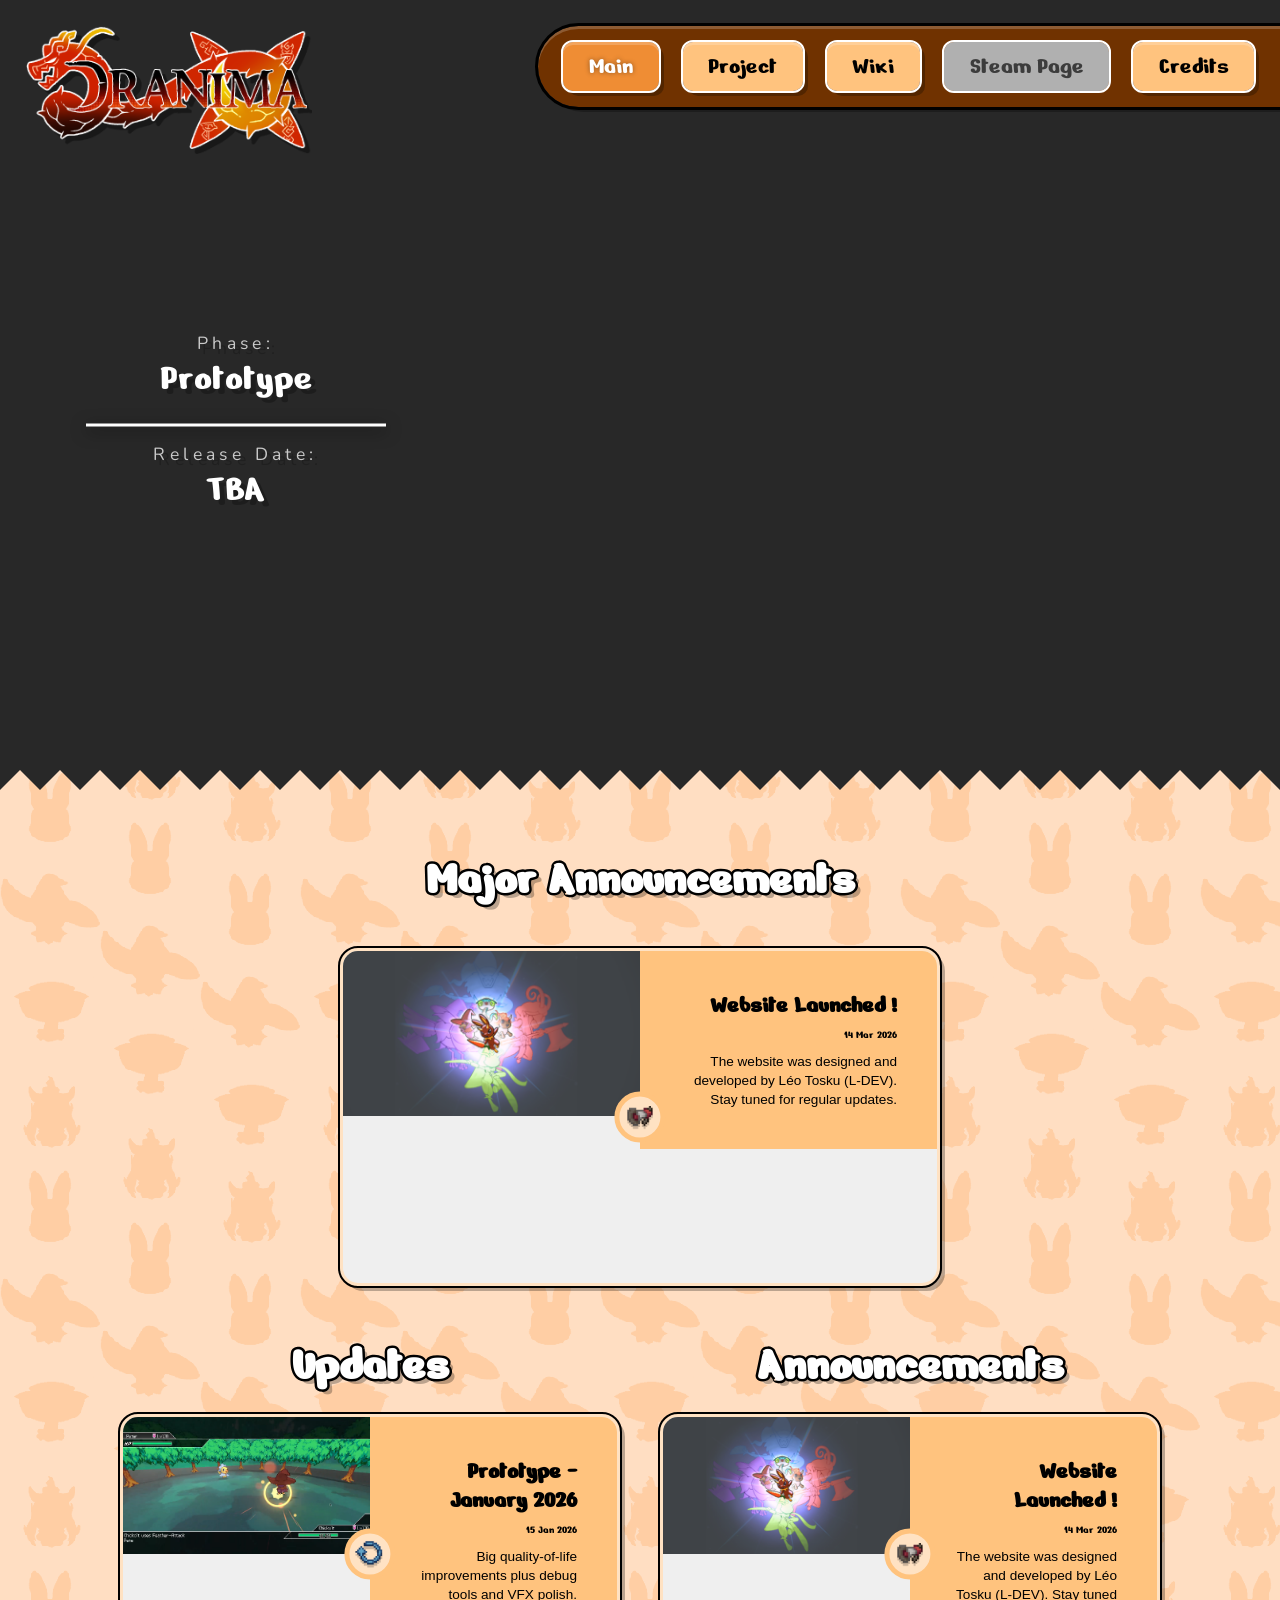
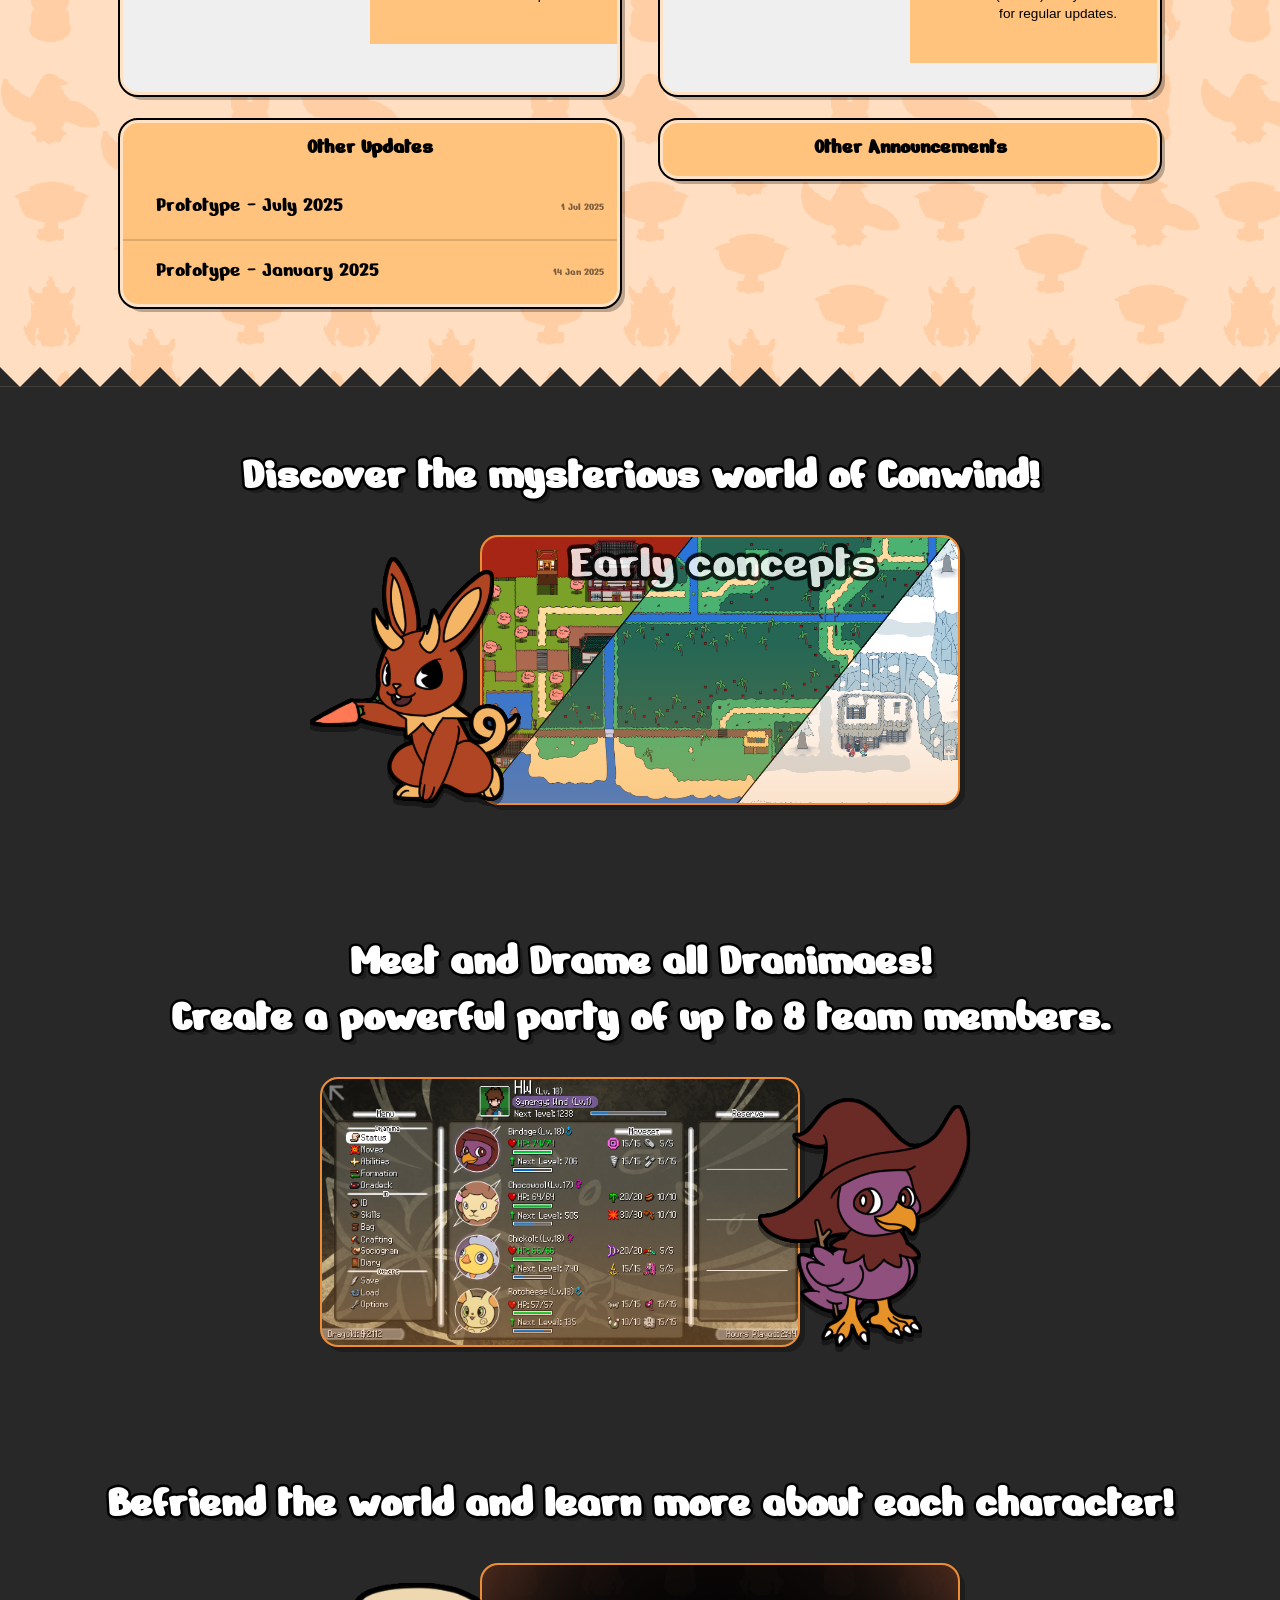
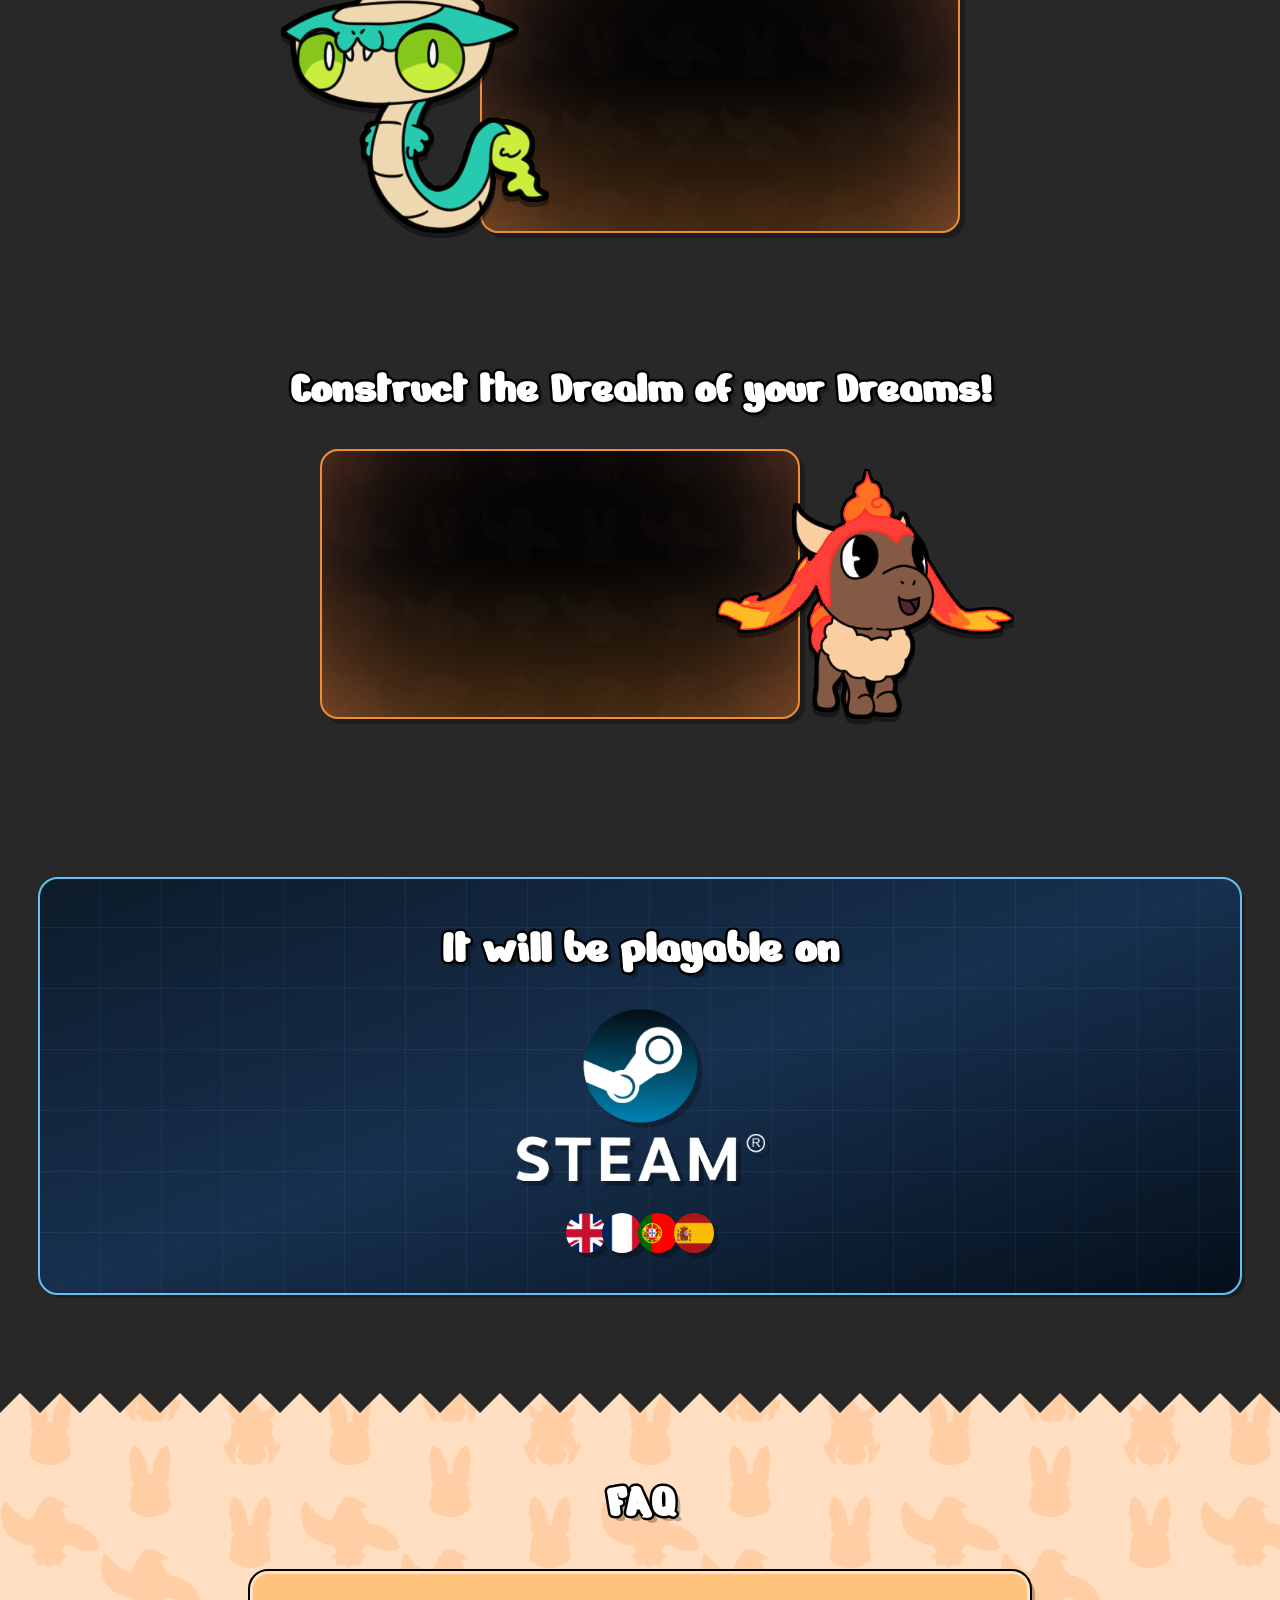
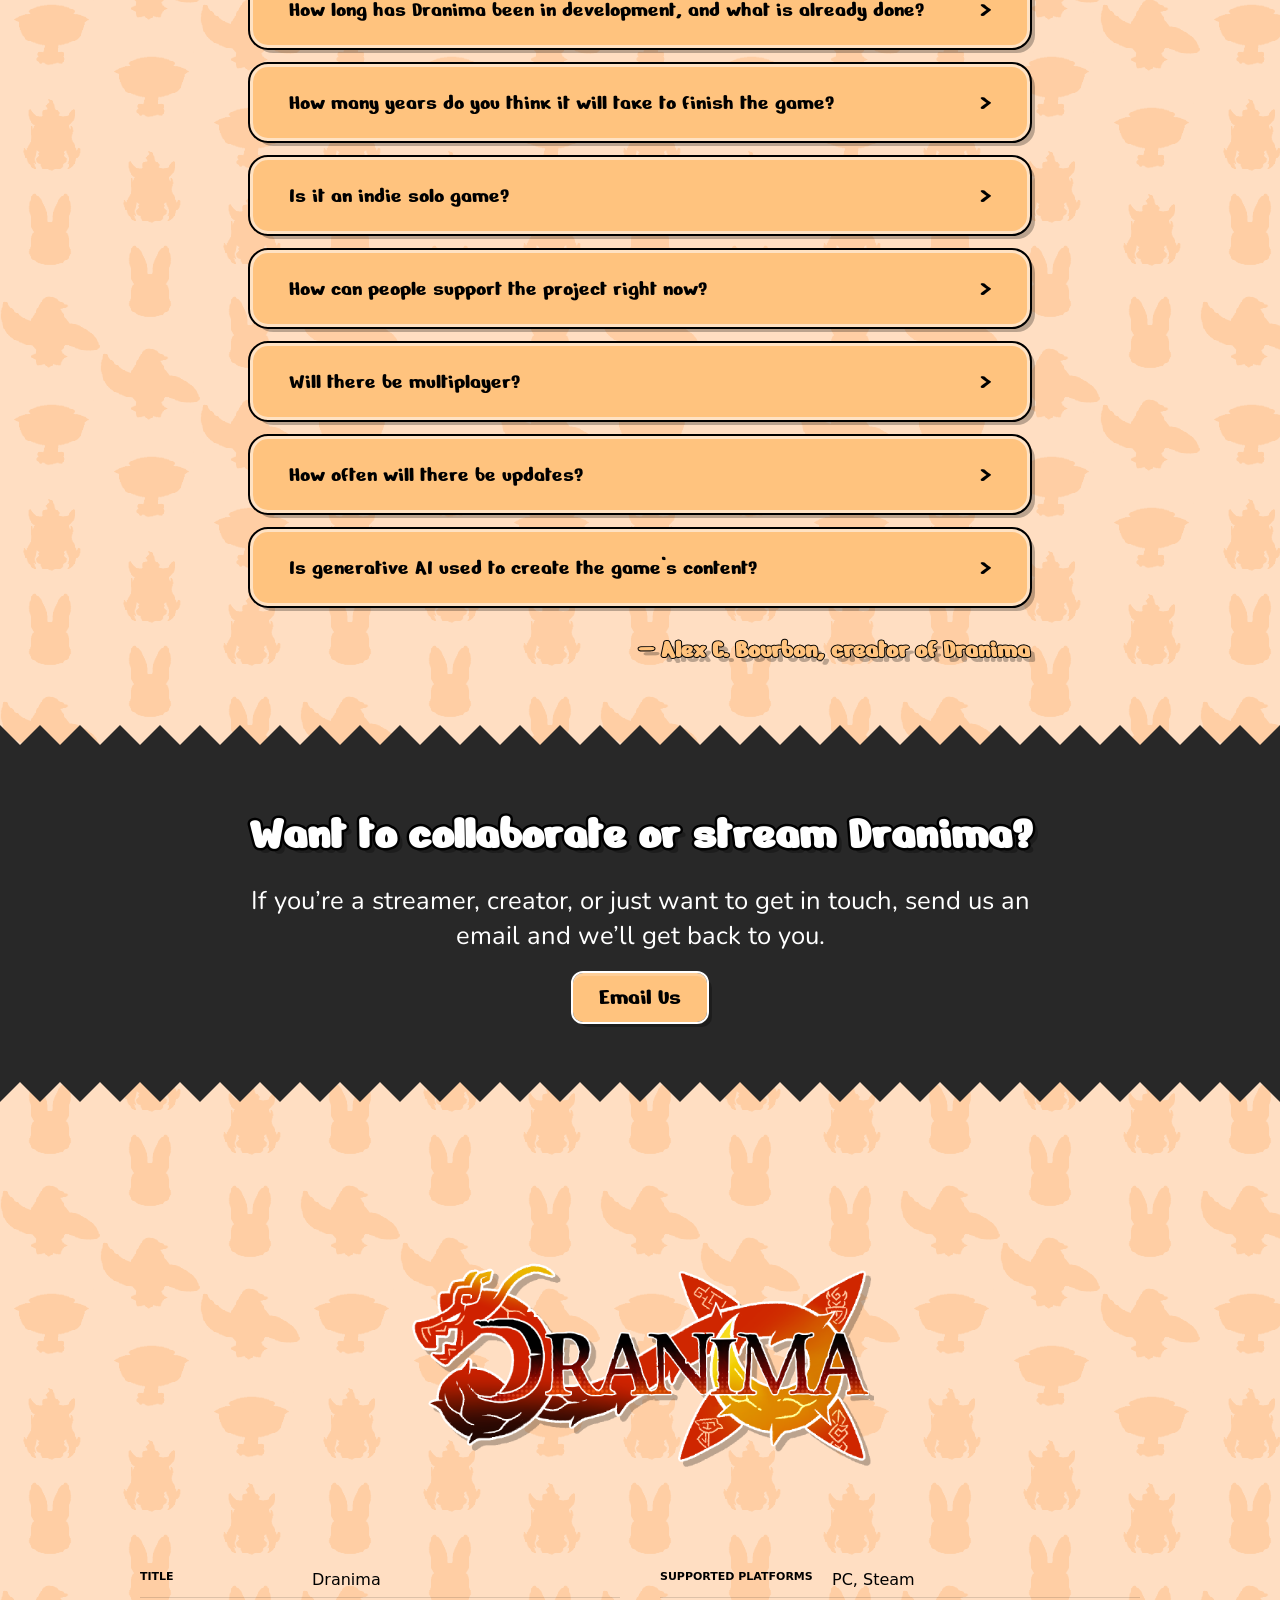
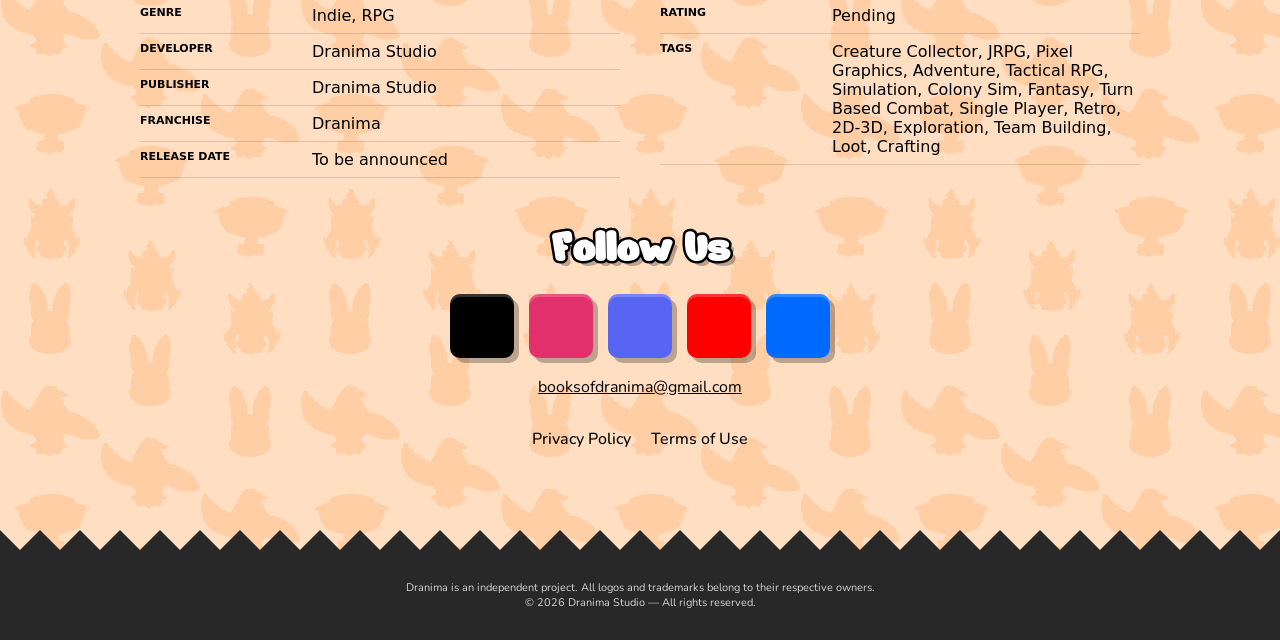
==== index.html @ 0dfbc33f "udpoate" ====
﻿<!DOCTYPE html>
<html lang="en">
<head>
    <meta charset="UTF-8">
    <meta name="viewport" content="width=device-width, initial-scale=1.0">
    <title>Dranima — Indie monster-tamer RPG</title>
    <meta name="description" content="Dranima is an upcoming indie monster-tamer RPG inspired by classic JRPGs. Explore a vibrant world, collect 200 unique Dranimae, and build strategic teams in turn-based battles.">
    <meta name="keywords" content="Dranima, monster tamer, JRPG, indie game, Steam, turn-based combat, creature collector, fantasy RPG, exploration, strategy">
    <meta name="robots" content="index, follow">
    <link rel="canonical" href="https://dranima.com/">
    <meta property="og:type" content="website">
    <meta property="og:title" content="Dranima — Indie monster-tamer RPG">
    <meta property="og:description" content="Discover Dranima: a retro-inspired monster-tamer RPG in development. Follow the project updates, explore the world, and join the community.">
    <meta property="og:url" content="https://dranima.com/">
    <meta property="og:image" content="https://dranima.com/images/template.png">
    <meta property="og:image:alt" content="Dranima character artwork and game world preview">
    <meta name="twitter:card" content="summary_large_image">
    <meta name="twitter:title" content="Dranima — Indie monster-tamer RPG">
    <meta name="twitter:description" content="Discover Dranima: a retro-inspired monster-tamer RPG in development. Follow the project updates, explore the world, and join the community.">
    <meta name="twitter:image" content="https://dranima.com/images/template.png">

    <script type="application/ld+json">
    {
      "@context": "https://schema.org",
      "@graph": [
        {
          "@type": "Organization",
          "@id": "https://dranima.com/#organization",
          "name": "Dranima Studio",
          "url": "https://dranima.com/",
          "logo": "https://dranima.com/images/head_logo.png",
          "sameAs": [
            "https://x.com/booksofdranima",
            "https://www.instagram.com/booksofdranima/",
            "https://discord.gg/xfxqWYWuS2",
            "https://www.youtube.com/@DranimaGames",
            "https://bsky.app/profile/dranima.bsky.social"
          ]
        },
        {
          "@type": "WebSite",
          "@id": "https://dranima.com/#website",
          "url": "https://dranima.com/",
          "name": "Dranima",
          "description": "Dranima is an upcoming indie monster-tamer RPG inspired by classic JRPGs. Follow the project for development updates and community news.",
          "publisher": { "@id": "https://dranima.com/#organization" }
        },
        {
          "@type": "VideoGame",
          "name": "Dranima",
          "url": "https://dranima.com/",
          "description": "An indie monster-tamer RPG featuring turn-based combat, 200 unique creatures, and a world inspired by classic JRPGs.",
          "inLanguage": "en",
          "genre": "Role-playing game",
          "gamePlatform": "PC",
          "image": "https://dranima.com/images/template.png",
          "publisher": { "@id": "https://dranima.com/#organization" }
        }
      ]
    }
    </script>

    <link rel="stylesheet" href="styles/base.css">
    <link rel="stylesheet" href="https://cdnjs.cloudflare.com/ajax/libs/font-awesome/7.0.1/css/all.min.css" crossorigin="anonymous" referrerpolicy="no-referrer">
    <link rel="icon" href="images/favicon.png" type="image/png">
    <script src="script/common.js" defer></script>
    <script src="script/news.js" defer></script>
    <script src="script/faq.js" defer></script>
    <script src="script/credits.js" defer></script>
    <script src="script/wiki.js" defer></script>
    <script src="script/main.js" defer></script>
</head>
<body>

    <h1 class="sr-only">Dranima — Indie monster-tamer role-playing game</h1>

    <!-- ====== LOADER ====== -->
    <div id="loader-container"></div>

    <!-- ====== NAVBAR ====== -->
    <div id="navbar-container"></div>

    <!-- ====== HERO ====== -->
    <section class="hero" id="hero">
        <div class="hero-info">
            <span class="hero-label">Phase:</span>
            <span class="hero-value">Prototype</span>
            <hr class="hero-divider">
            <span class="hero-label">Release Date:</span>
            <span class="hero-value">TBA</span>
        </div>
        <!--<img class="hero-icon" src="images/character.png" alt="">-->
    </section>

    <!-- ====== NEWS ====== -->
    <section class="section-news bg-pattern spiked" id="news">
        <h2>Major Announcements</h2>
        <div id="major-news-container"></div>

        <!-- Two columns: Updates & Announcements -->
        <div class="news-columns">
            <!-- Left: Updates -->
            <div class="news-column">
                <h2>Updates</h2>
                <div id="update-card-container"></div>
                <div class="news-list-card">
                    <h3 class="news-list-title">Other Updates</h3>
                    <ul class="news-list" id="update-list"></ul>
                    <a href="#" class="news-show-more" id="update-show-more">Show More</a>
                </div>
            </div>
            <!-- Right: Announcements -->
            <div class="news-column">
                <h2>Announcements</h2>
                <div id="announcement-card-container"></div>
                <div class="news-list-card">
                    <h3 class="news-list-title">Other Announcements</h3>
                    <ul class="news-list" id="announcement-list"></ul>
                    <a href="#" class="news-show-more" id="announcement-show-more">Show More</a>
                </div>
            </div>
        </div>
    </section>

    <!-- ====== SCREENSHOTS ====== -->
    <section class="section-screenshots" id="screenshots">
        <article class="screenshot-showcase">
            <h2 class="screenshot-title">Discover the mysterious world of Conwind!</h2>
            <div class="screenshot-content">
                <div class="screenshot-character-wrap">
                    <img class="screenshot-character" src="images/character1.png" alt="Dranima character companion">
                </div>
                <div class="screenshot-card">
                    <img src="images/world.png" alt="Gameplay screenshot showing the world of Conwind">
                </div>
            </div>
        </article>

        <article class="screenshot-showcase screenshot-showcase--reverse">
            <h2 class="screenshot-title">Meet and Drame all Dranimaes! <br> Create a powerful party of up to 8 team members.</h2>
            <div class="screenshot-content">
                <div class="screenshot-character-wrap">
                    <img class="screenshot-character screenshot-character--flip" src="images/character2.png" alt="Dranima character artwork">
                </div>
                <div class="screenshot-card">
                    <img src="images/team.png" alt="Gameplay screenshot featuring a Dranimoe party">
                </div>
            </div>
        </article>

        <article class="screenshot-showcase">
            <h2 class="screenshot-title">Befriend the world and learn more about each character!</h2>
            <div class="screenshot-content">
                <div class="screenshot-character-wrap">
                    <img class="screenshot-character" src="images/character3.png" alt="Friendly Dranima character portrait">
                </div>
                <div class="screenshot-card">
                    <img src="images/template.png" alt="Screenshot highlighting characters and exploration">
                </div>
            </div>
        </article>

        <article class="screenshot-showcase screenshot-showcase--reverse">
            <h2 class="screenshot-title">Construct the Drealm of your Dreams!</h2>
            <div class="screenshot-content">
                <div class="screenshot-character-wrap">
                    <img class="screenshot-character screenshot-character--flip" src="images/character4.png" alt="Dranima builder character artwork">
                </div>
                <div class="screenshot-card">
                    <img src="images/template.png" alt="Screenshot showing building and customization features">
                </div>
            </div>
        </article>
    </section>

    <!-- ====== STEAM SECTION ====== -->
    <section class="steam-section" id="steam">
        <h2>It will be playable on</h2>
        <img class="steam-section-logo" src="images/steam.png" alt="Steam">
        <div class="steam-section-flags">
            <img class="steam-section-flag" src="images/flags/en.png" alt="English" title="English">
            <img class="steam-section-flag" src="images/flags/fr.png" alt="French" title="French">
            <img class="steam-section-flag" src="images/flags/pt.png" alt="Portuguese" title="Portuguese">
            <img class="steam-section-flag" src="images/flags/es.png" alt="Spanish" title="Spanish">
        </div>
    </section>

    <!-- ====== FAQ ====== -->
    <section class="section-faq bg-pattern spiked" id="faq">
        <h2>FAQ</h2>
        <div class="faq-list" id="faq-list"></div>
        <h3 class="faq-signature creator-signature">— Alex C. Bourbon, creator of Dranima</h3>
    </section>

    <!-- Templates -->
    <template id="faq-item-template">
        <details class="faq-item">
            <summary class="faq-question"></summary>
            <p class="faq-answer"></p>
        </details>
    </template>

    <template id="news-popup-template">
        <div class="news-popup-overlay">
            <div class="news-popup">
                <button class="news-popup-close"><i class="fa-solid fa-xmark" aria-hidden="true"></i><span class="sr-only">Close</span></button>
                <div class="news-popup-image"><img src="" alt="" aria-hidden="true"></div>
                <div class="news-popup-body">
                    <div class="news-popup-header">
                        <div class="news-popup-icon"><img src="" alt="" aria-hidden="true"></div>
                        <h2 class="news-popup-title"></h2>
                    </div>
                    <p class="news-popup-date"></p>
                    <p class="news-popup-desc"></p>
                    <div class="news-popup-content"></div>
                </div>
            </div>
        </div>
    </template>

    <template id="news-card-template">
        <button class="news-card" type="button">
            <div class="news-card-image"><img src="" alt="" aria-hidden="true"></div>
            <div class="news-card-text">
                <h3 class="news-card-title"></h3>
                <span class="news-card-date"></span>
                <p class="news-card-desc"></p>
            </div>
            <div class="news-card-circle"><img src="" alt="" aria-hidden="true"></div>
        </button>
    </template>

    <template id="news-list-item-template">
        <li>
            <a href="#">
                <span class="news-list-title"></span>
                <span class="news-list-date"></span>
            </a>
        </li>
    </template>

    <!-- ====== CONTACT INVITE ====== -->
    <section class="section-wiki-invite info-section" id="wiki-invite">
        <h2>Want to collaborate or stream Dranima?</h2>
        <p>If you’re a streamer, creator, or just want to get in touch, send us an email and we’ll get back to you.</p>
        <a href="mailto:booksofdranima@gmail.com" class="btn">Email Us</a>
    </section>

    <!-- ====== FOOTER ====== -->
    <div id="footer-container"></div>

</body>
</html>
---- styles/base.css ----
/* ====== BASE & VARIABLES ====== */
@import url("https://fonts.googleapis.com/css2?family=Nunito:wght@400;600;700&display=swap");
@import url("navbar.css");
@import url("hero.css");
@import url("footer.css");
@import url("loader.css");
@import url("news.css");
@import url("credits.css");
@import url("project.css");
@import url("wiki.css");
@import url("index.css");
@import url("legal.css");

@font-face {
    font-family: 'NerkoOne';
    src: url('../fonts/NerkoOne-Regular.ttf') format('truetype');
    font-weight: normal;
    font-style: normal;
}

html {
    scroll-behavior: smooth;
    overflow-x: hidden;
}

:root {
    --bright-orange: #ffe2c3;
    --light-orange: #FFC37E;
    --orange: #EF8D34;
    --half-orange: #EF8D3440;
    --shadow: 5px 5px 0 #0004;
    --inset-shadow: inset 0 3px 0 0 rgba(255, 255, 255, 0.2);
    --radius: 18px;
    --radius-pill: 100px;
    --radius-small: 10px;
    --content-max: 1920px;
    --section-side-padding: clamp(20px, 4vw, 80px);
    --section-max-width: clamp(320px, calc(100vw - 2 * var(--section-side-padding)), var(--content-max));
    --bg: #282828;
}

*, *::before, *::after {
    box-sizing: border-box;
    margin: 0;
    padding: 0;
}

body {
    position: relative;
    font-family: 'Nunito', sans-serif;
    color: #fff;
    background-color: var(--bg);
    overflow-x: hidden;
    z-index: 0;
}

h1, h2, h3, h4, h5, h6 {
    font-family: 'NerkoOne', sans-serif;
}

.sr-only {
    position: absolute;
    width: 1px;
    height: 1px;
    padding: 0;
    margin: -1px;
    overflow: hidden;
    clip: rect(0, 0, 0, 0);
    white-space: nowrap;
    border: 0;
}

strong {
    background-color: var(--orange);
    padding: 0 5px;
    border-radius: var(--radius-small);
    outline: 2px solid var(--light-orange);
    margin: 0 5px;
    box-shadow: var(--shadow);
    color: #fff;
    text-shadow: none!important;

}

em {
    font-style: italic;
    opacity: 0.9;
}

ul {
    list-style: none;
    padding-left: 0;
    display: flex;
    flex-direction: column;
}

li {
    padding-left: 1.25em;
    position: relative;
}

li::before {
    content: "-";
    position: absolute;
    left: 0;
    font-weight: bold;
}

body::before {
    content: '';
    position: fixed;
    top: 0;
    left: 50%;
    transform: translateX(-50%);
    width: 100%;
    max-width: var(--content-max);
    height: 100vh;
    filter: blur(5px);
    background-image: url("../images/bg.png");
    background-size: min(100%, var(--content-max)) auto;
    background-position: center;
    background-repeat: no-repeat;
    background-attachment: fixed;
    z-index: -1;
    filter: blur(5px);
}

section {
    padding-inline: var(--section-side-padding);
    gap: 30px;
}

section > * {
    max-width: var(--section-max-width);
    margin: 0 auto;
}

body > section:nth-of-type(2) {
    margin-top: -80px !important;
}

h2 {
    font-size: clamp(28px, 4vw, 48px);
    color: #fff;
    text-align: center;
    -webkit-text-stroke: 5px #000;
    paint-order: stroke fill;
    text-shadow: var(--shadow);
}

/* ====== LAYOUT ====== */

.bg-pattern {
    background-color: #fff;
    background-image: url('../images/pattern.png');
    background-size: 300px 400px;
    background-repeat: repeat;
    padding: 80px var(--section-side-padding);
}

.bg-pattern :is(p, li, dd, dt, span, a, button, input, textarea, label) {
    color: #000;
    text-shadow: none;
    -webkit-text-stroke: 0;
    text-stroke: 0;
}

.bg-pattern strong {
    box-shadow: none!important;
}

/* Shared style for “info” sections (wiki invite/disclaimer, project closing, etc.) */
.info-section {
    padding-block: 60px;
    text-align: center;
}

.info-section p {
    max-width: 780px;
    margin: 20px auto;
    font-size: clamp(18px, 2vw, 28px);
}


.spiked {
    -webkit-mask-image: url('../images/spike.svg'), url('../images/spike-bottom.svg'), linear-gradient(black, black);
    -webkit-mask-size: 40px auto, 40px auto, 100% 100%;
    mask-size: 40px auto, 40px auto, 100% 100%;
    -webkit-mask-position: top left, bottom left, center;
    -webkit-mask-repeat: repeat-x, repeat-x, no-repeat;
    -webkit-mask-composite: destination-out, destination-out, source-over;
    mask-composite: exclude;
}

.btn {
    font-family: 'NerkoOne', cursive;
    color: #000;
    background-color: var(--light-orange);
    box-shadow: var(--shadow), var(--inset-shadow);
    padding: clamp(6px, 2vw, 10px) clamp(12px, 2vw, 26px);
    outline: solid 2px #fff;
    text-decoration: none;
    font-size: clamp(14px, 2vw, 24px);
    transition: all 0.2s;
    border-radius: var(--radius-small);
    white-space: nowrap;
    display: inline-flex;
    align-items: center;
    justify-content: center;
}

.btn:hover, .btn.active {
    background-color: var(--orange);
    color: #fff;
    text-shadow: 0 0 5px #0006;
}

.btn.disabled {
    background-color: #b0b0b0;
    color: #3c3c3c;
    cursor: not-allowed;
    pointer-events: none;
    box-shadow: none;
    border-color: #888;
}

.creator-signature {
    font-family: 'NerkoOne', cursive!important;
    font-size: clamp(18px, 2vw, 28px)!important;
    color: var(--light-orange)!important;
    text-shadow: var(--shadow)!important;
    -webkit-text-stroke: 2px #000!important;
    paint-order: stroke fill!important;
}

/* ====== BACK TO TOP BUTTON ====== */
#back-to-top {
    position: fixed;
    right: 20px;
    bottom: 20px;
    width: 6vh;
    cursor: pointer;
    transform: translateY(120%);
    opacity: 0;
    z-index: 999;
    transition: transform 0.3s, opacity 0.3s;
}
#back-to-top.show {
    transform: translateY(0);
    opacity: 1;
}

#back-to-top:focus-visible {
    outline: 3px solid #fff;
    outline-offset: 2px;
}


/* Shared helper for inserting images in text content sections */
.content-img {
    display: grid;
    grid-template-columns: repeat(2, 1fr);
    gap: 12px;
    margin: 8px 0 32px;
    width: 100%;
}

.content-img:has(> img:only-child) {
    grid-template-columns: 1fr;
}

.content-img img {
    width: 100%;
    height: auto;
    object-fit: cover;
}
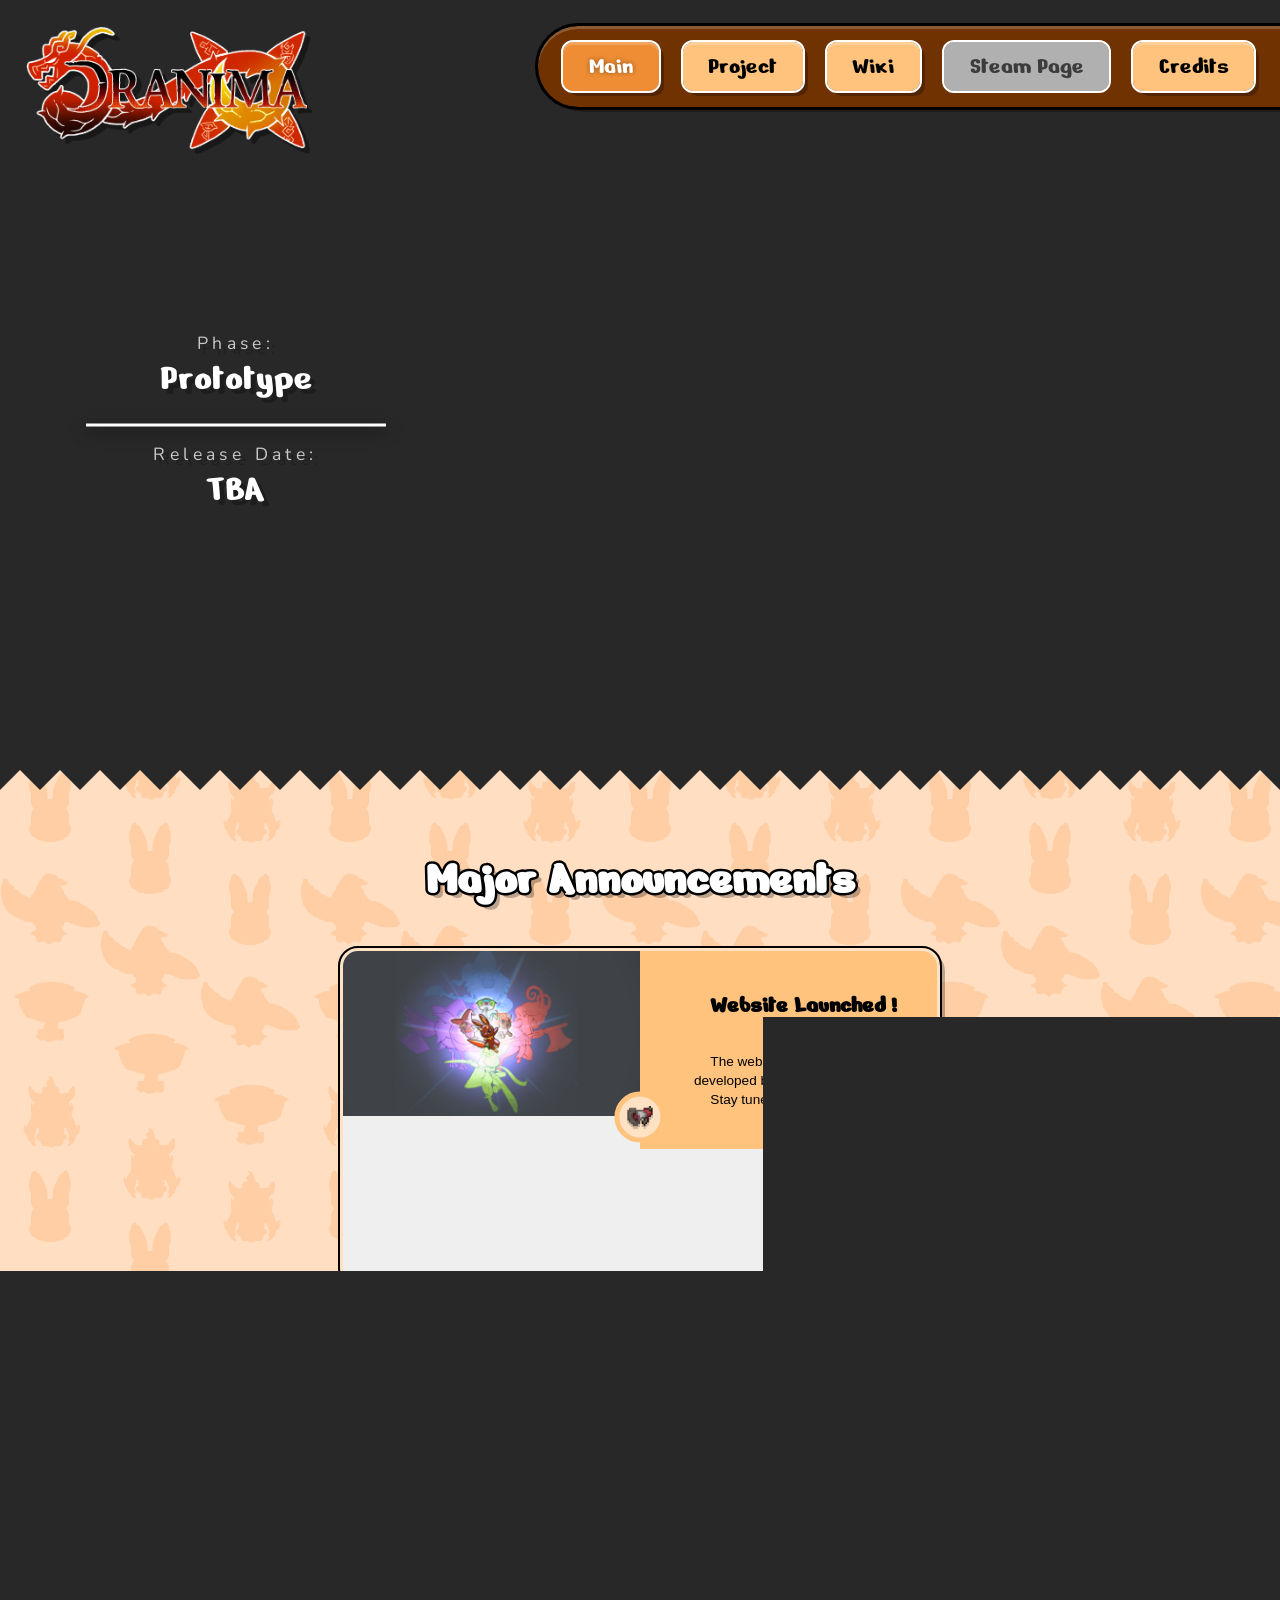
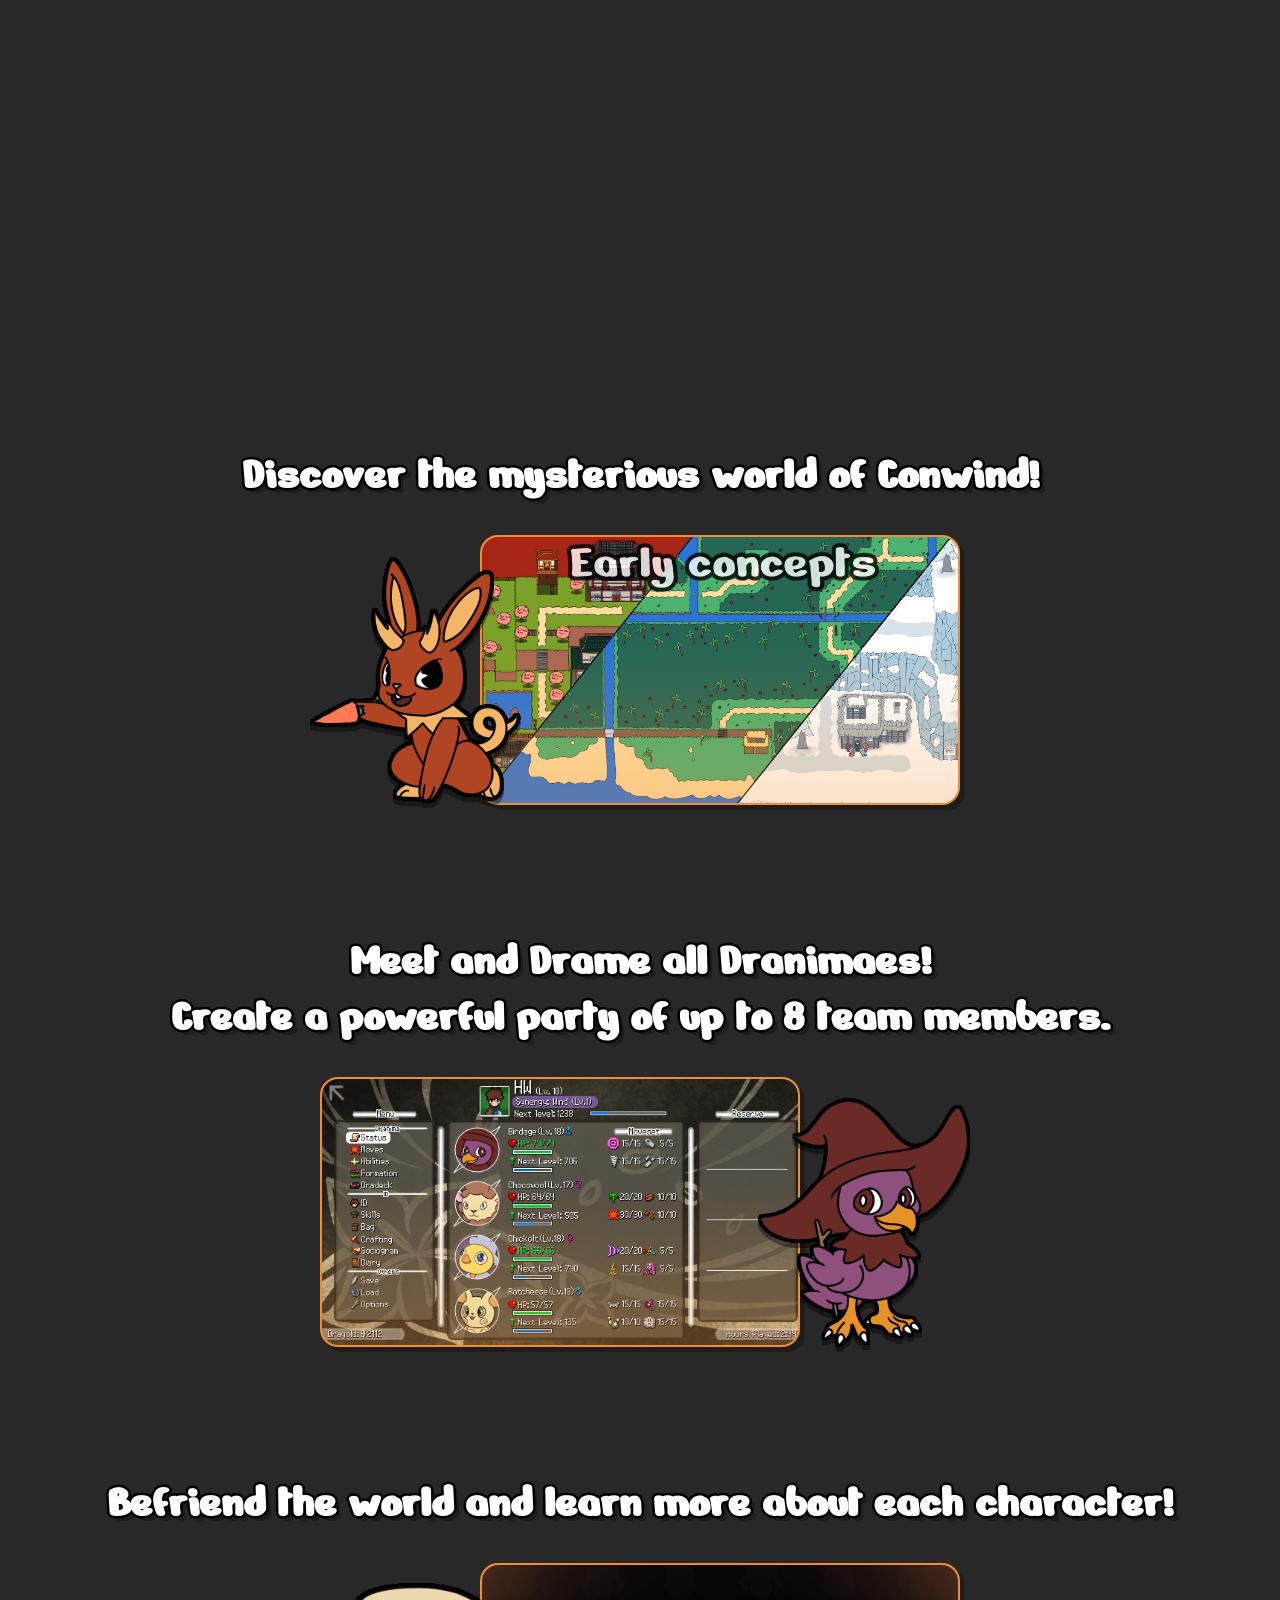
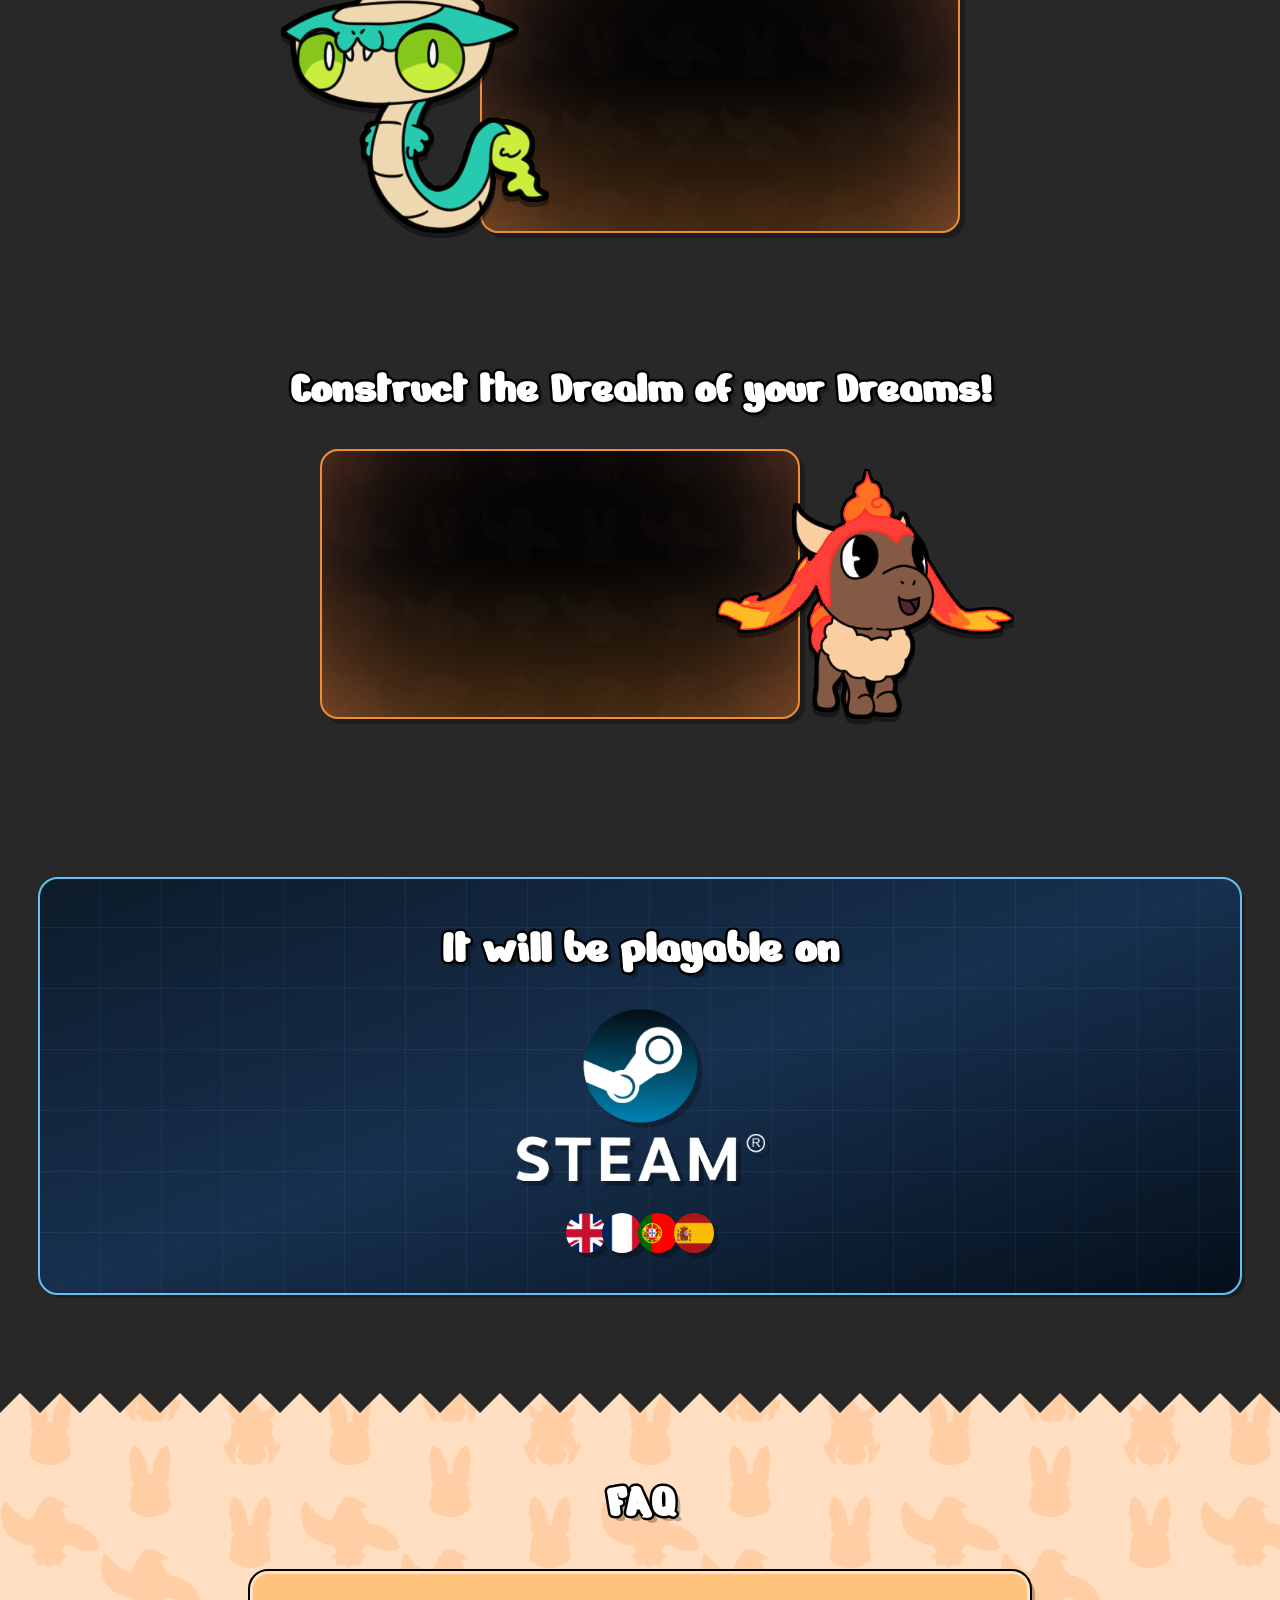
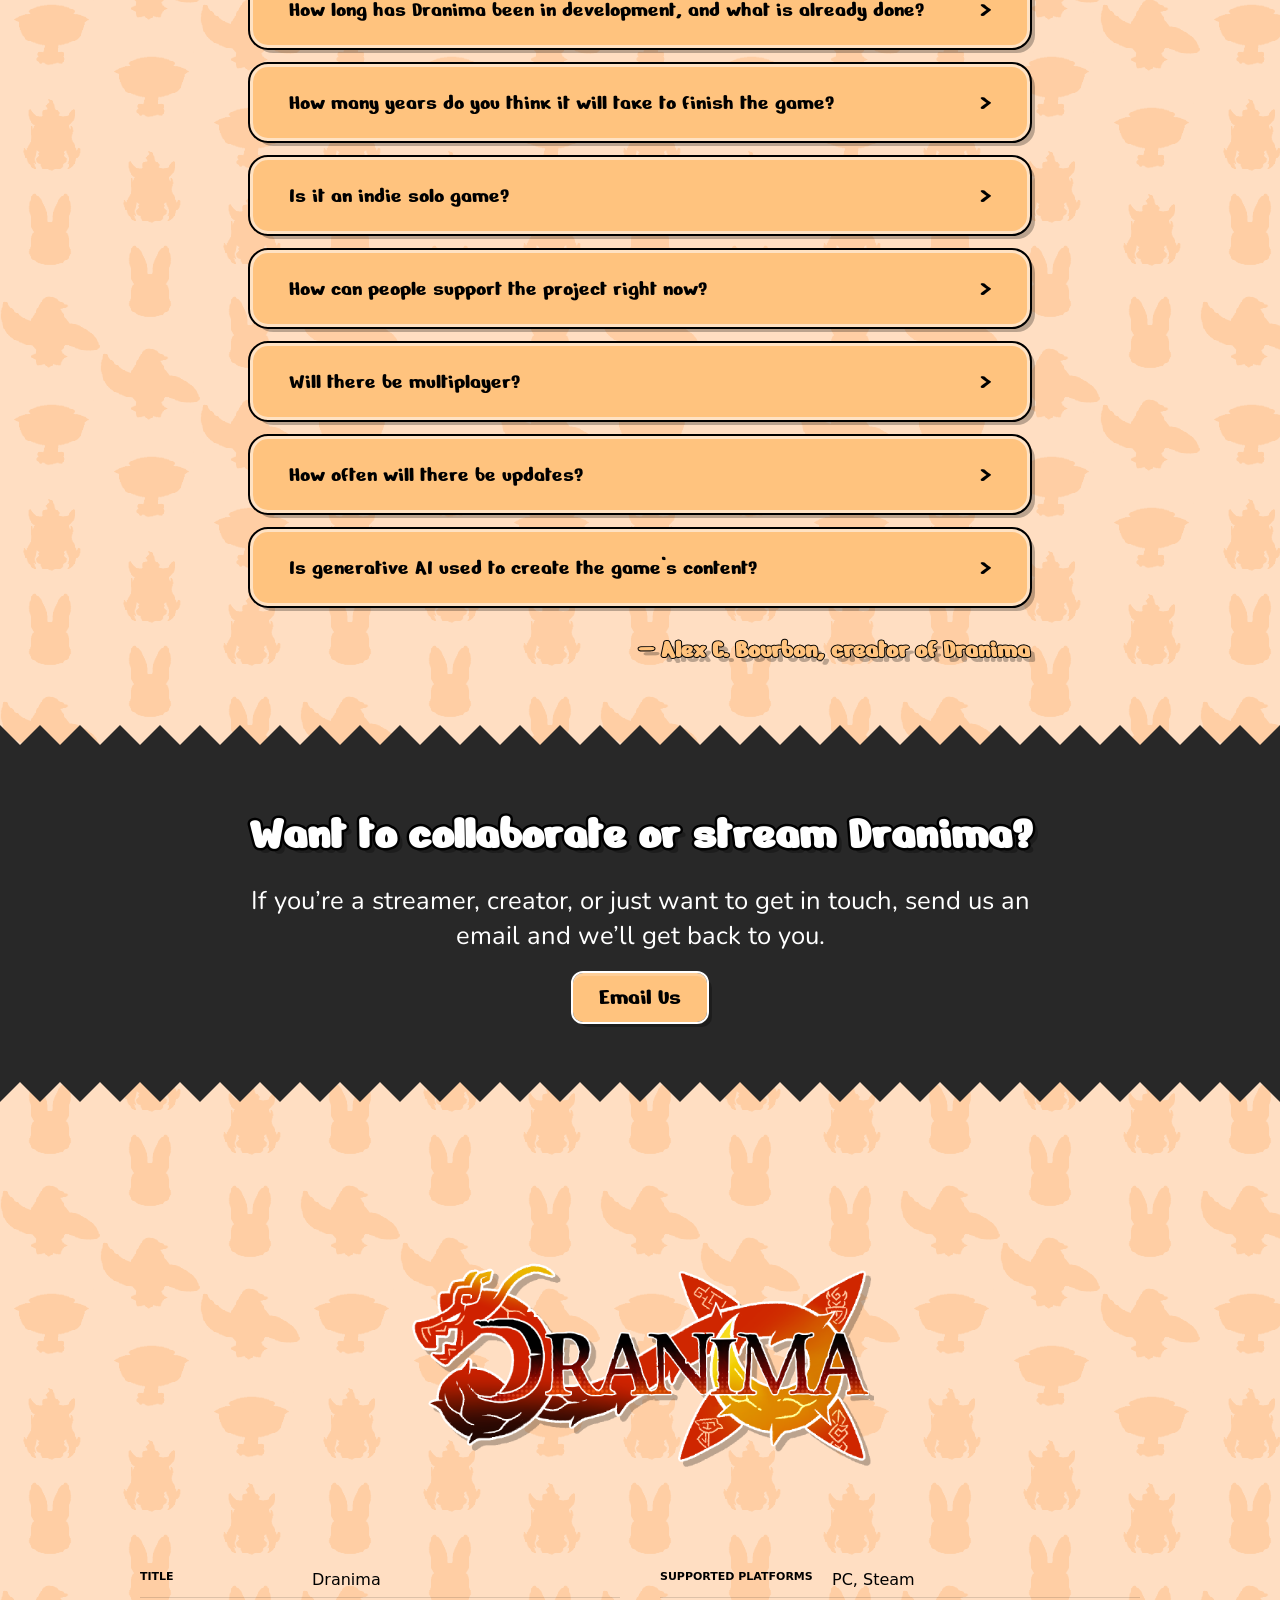
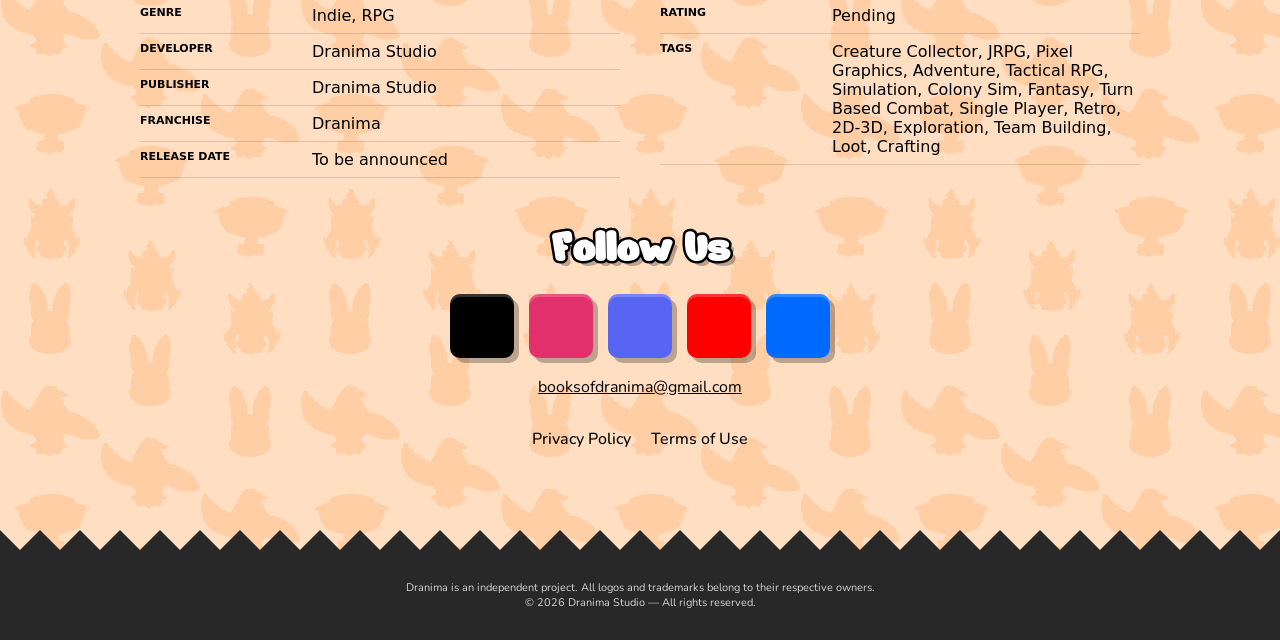
==== commit ce949ba1: "update" ====
--- a/index.html
+++ b/index.html
@@ -12,12 +12,12 @@
     <meta property="og:title" content="Dranima — Indie monster-tamer RPG">
     <meta property="og:description" content="Discover Dranima: a retro-inspired monster-tamer RPG in development. Follow the project updates, explore the world, and join the community.">
     <meta property="og:url" content="https://dranima.com/">
-    <meta property="og:image" content="https://dranima.com/images/template.png">
+    <meta property="og:image" content="https://dranima.com/images/bg.png">
     <meta property="og:image:alt" content="Dranima character artwork and game world preview">
     <meta name="twitter:card" content="summary_large_image">
     <meta name="twitter:title" content="Dranima — Indie monster-tamer RPG">
     <meta name="twitter:description" content="Discover Dranima: a retro-inspired monster-tamer RPG in development. Follow the project updates, explore the world, and join the community.">
-    <meta name="twitter:image" content="https://dranima.com/images/template.png">
+    <meta name="twitter:image" content="https://dranima.com/images/bg.png">
 
     <script type="application/ld+json">
     {
@@ -53,7 +53,7 @@
           "inLanguage": "en",
           "genre": "Role-playing game",
           "gamePlatform": "PC",
-          "image": "https://dranima.com/images/template.png",
+          "image": "https://dranima.com/images/bg.png",
           "publisher": { "@id": "https://dranima.com/#organization" }
         }
       ]
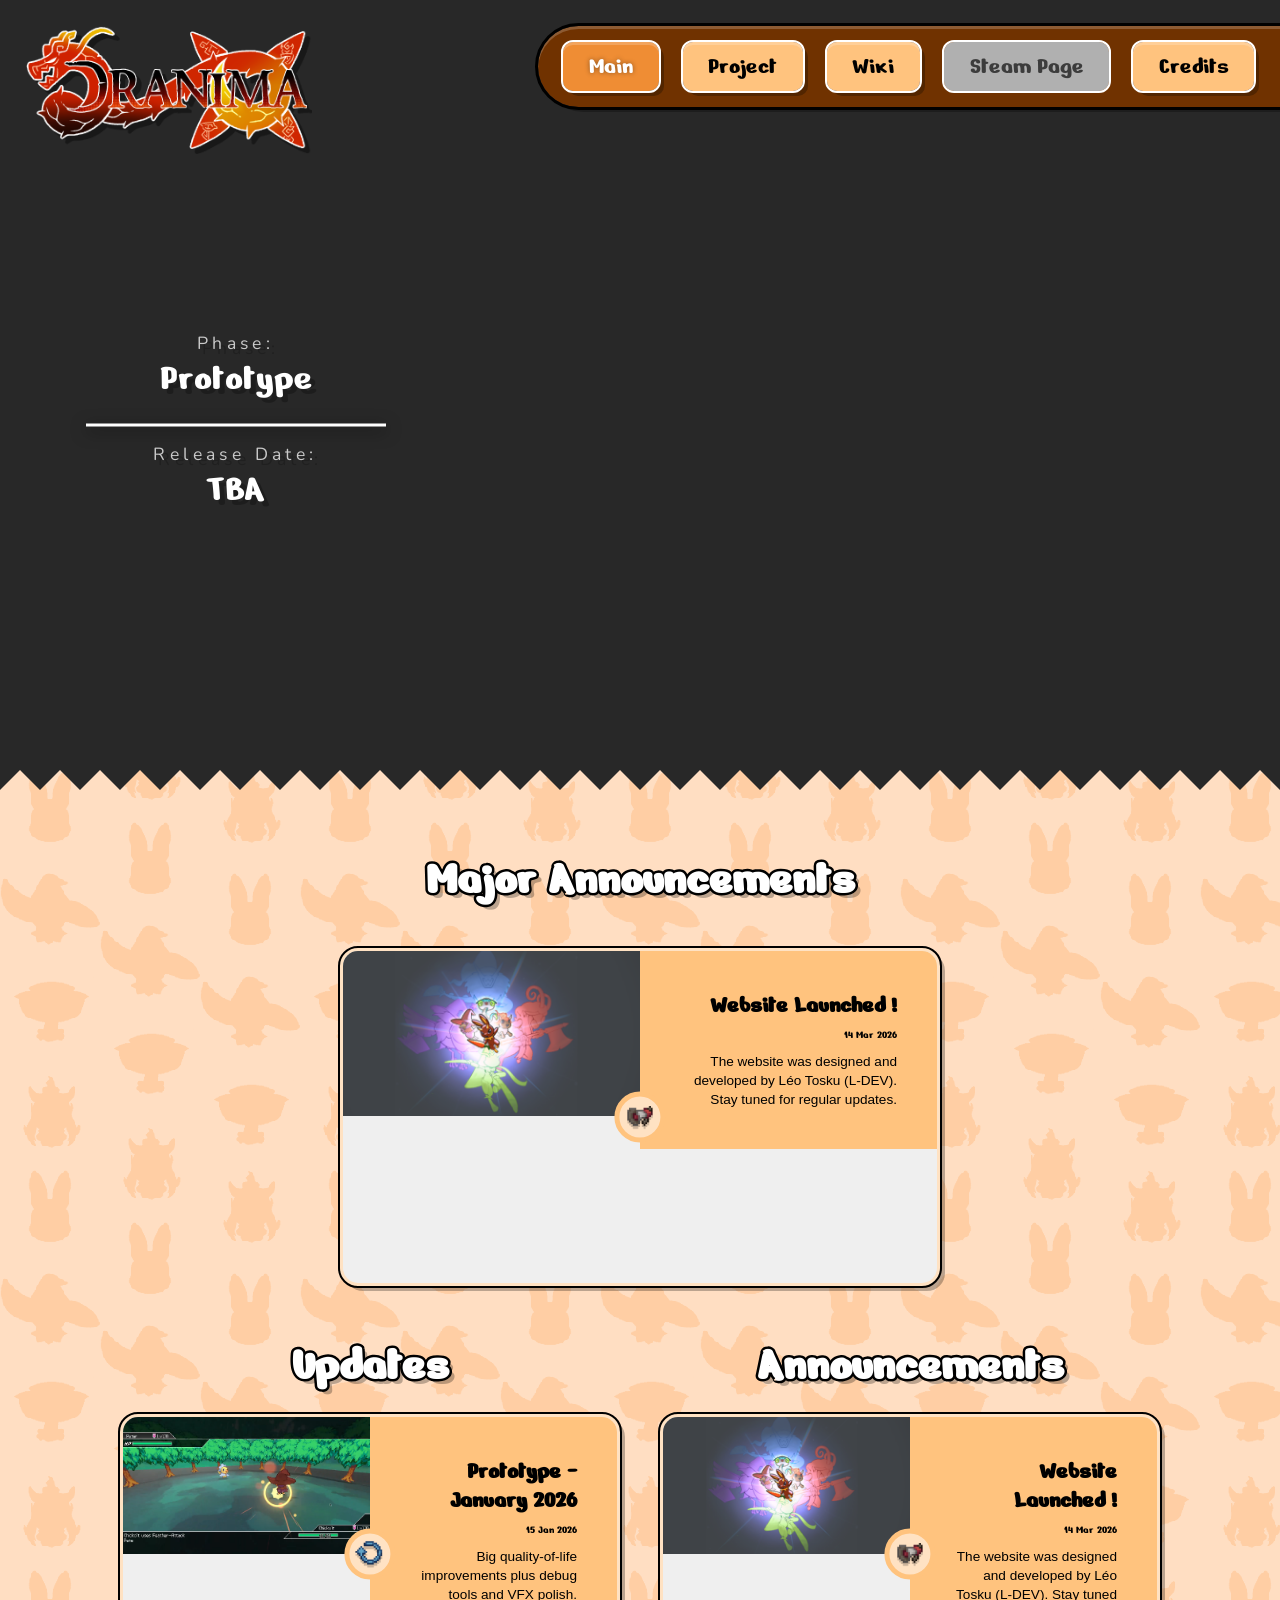
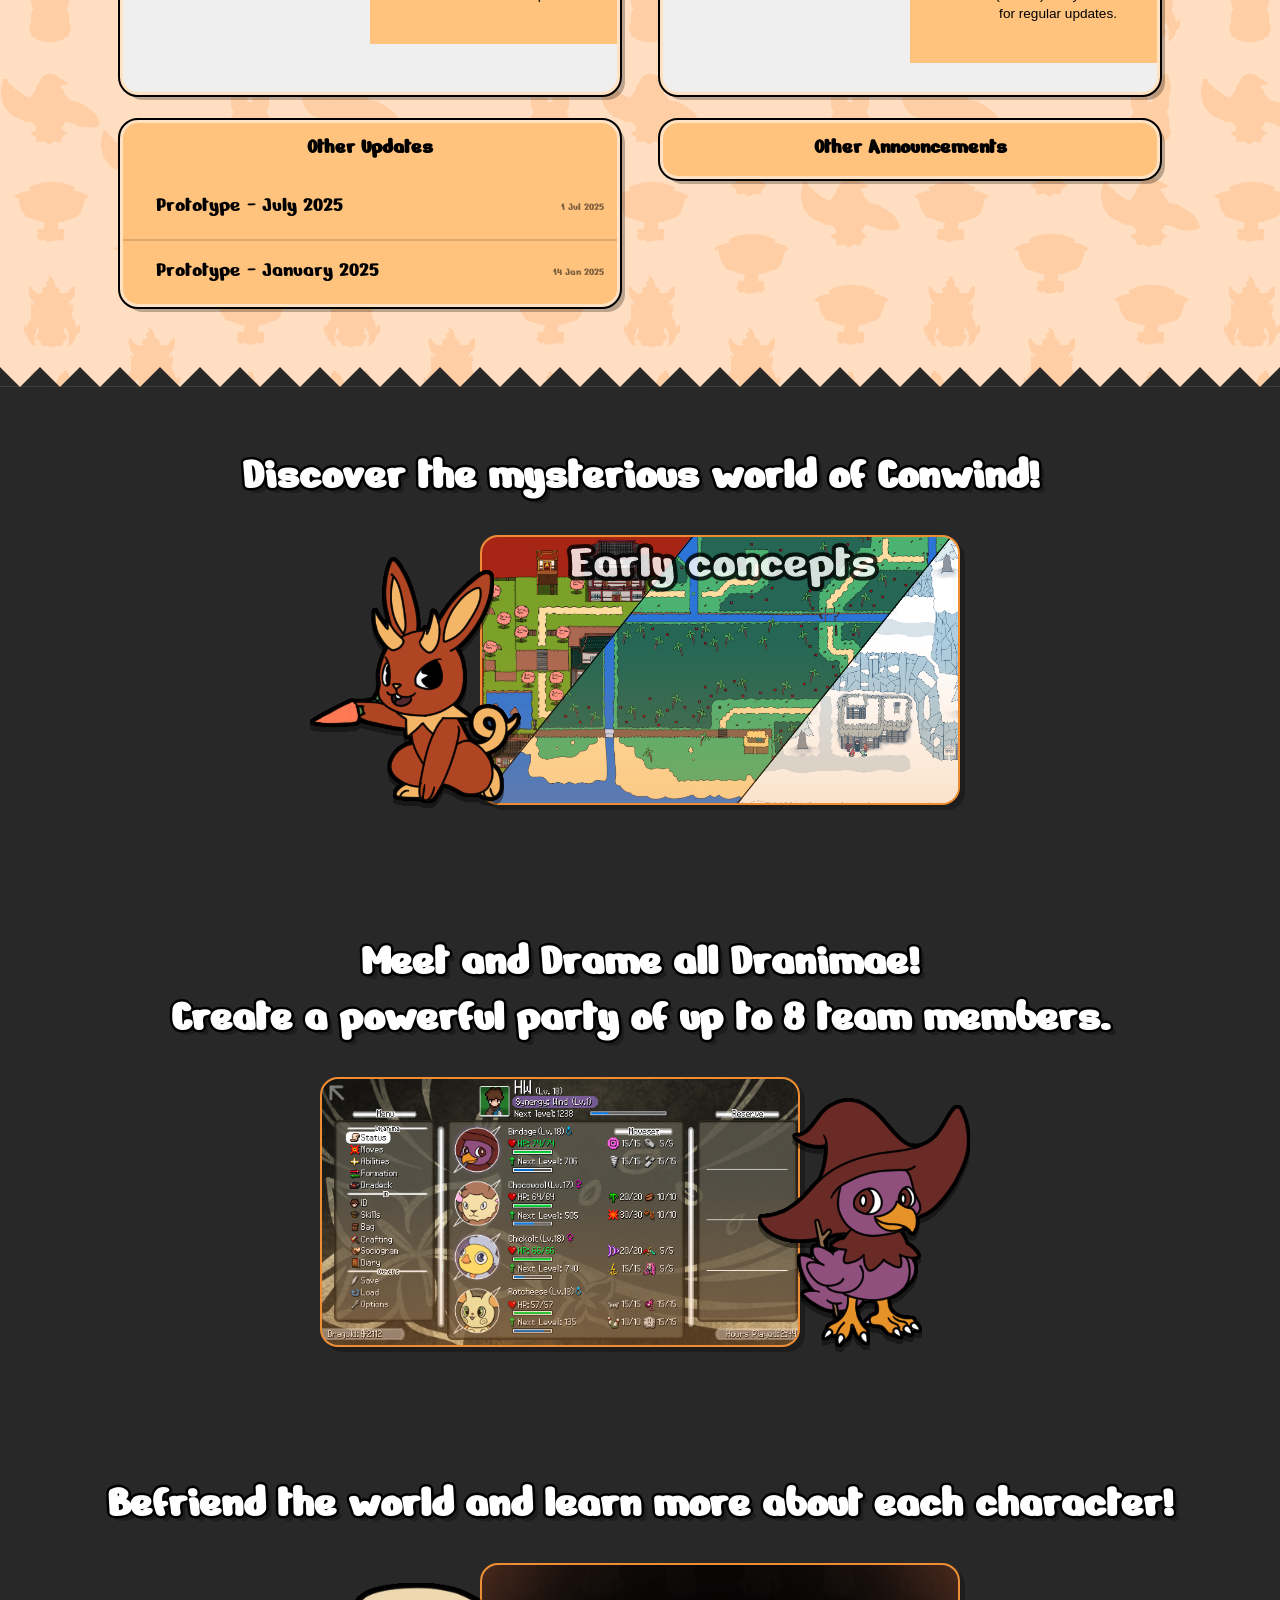
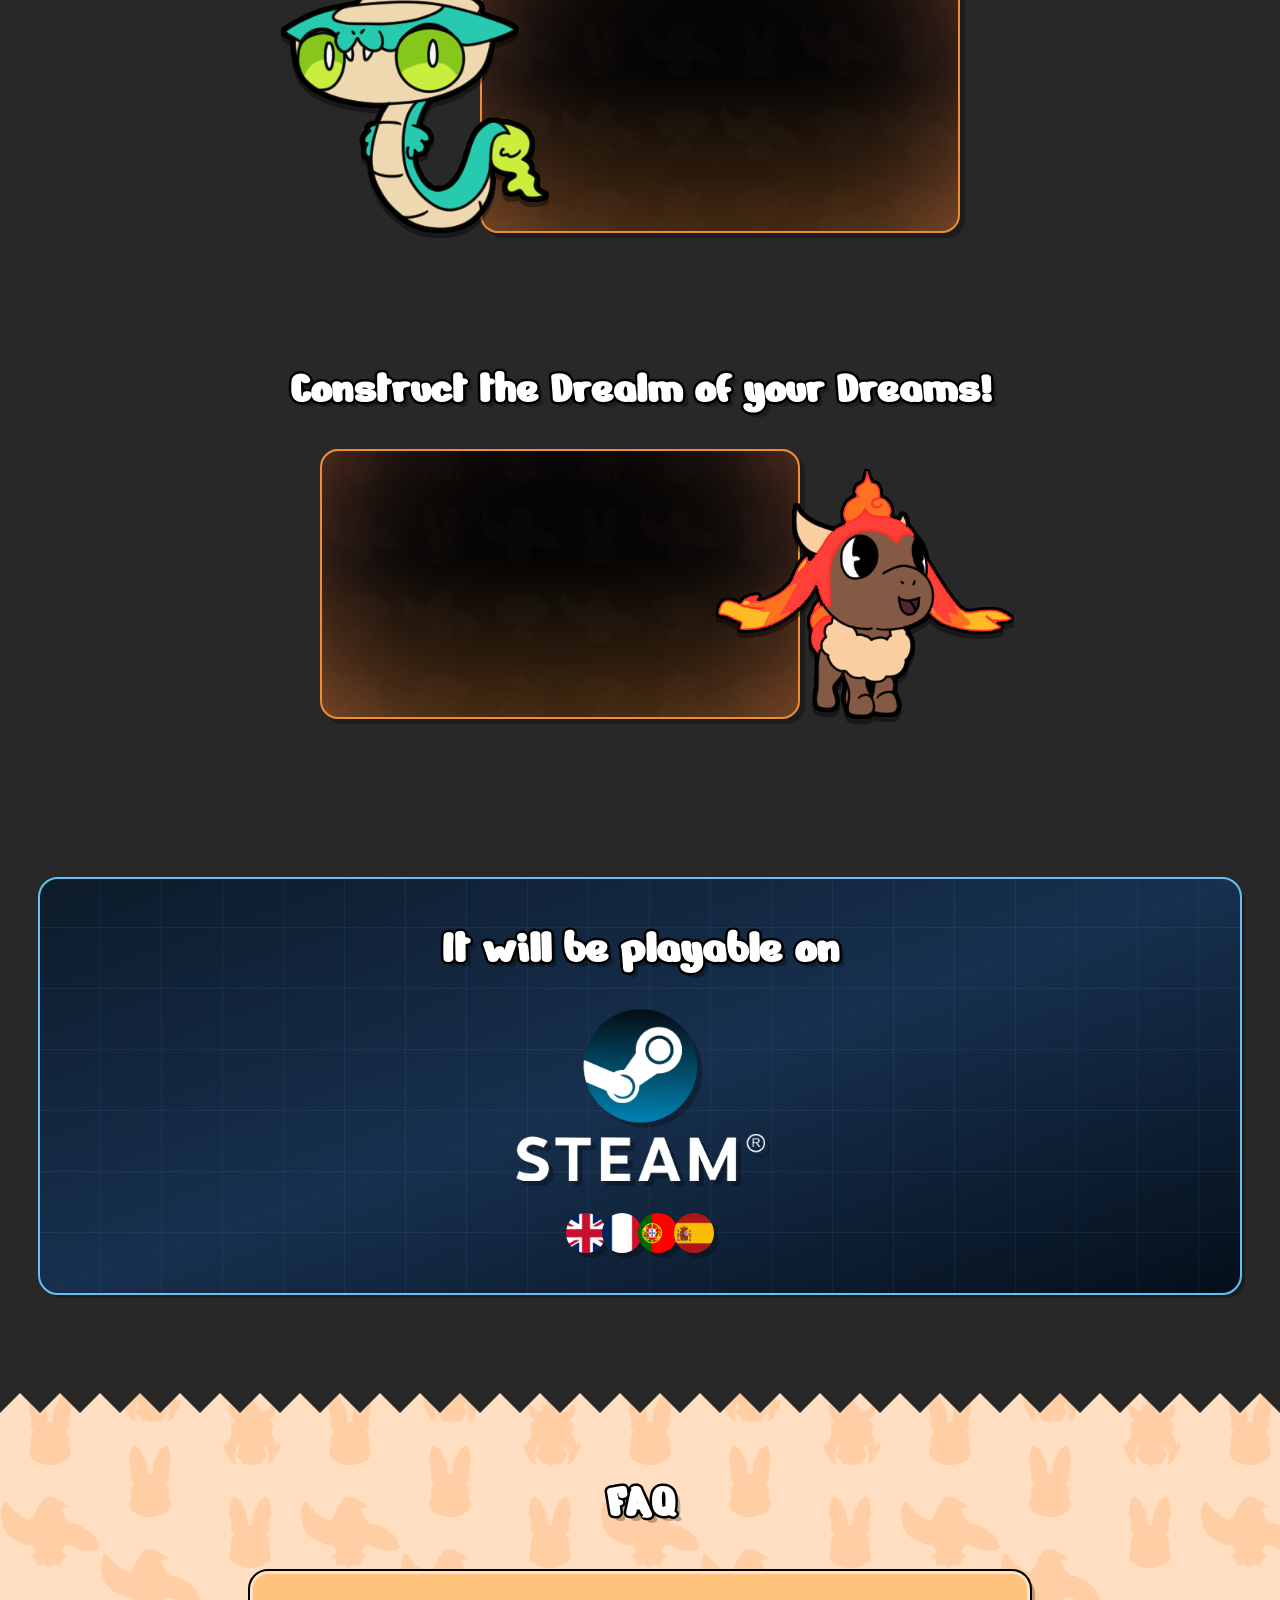
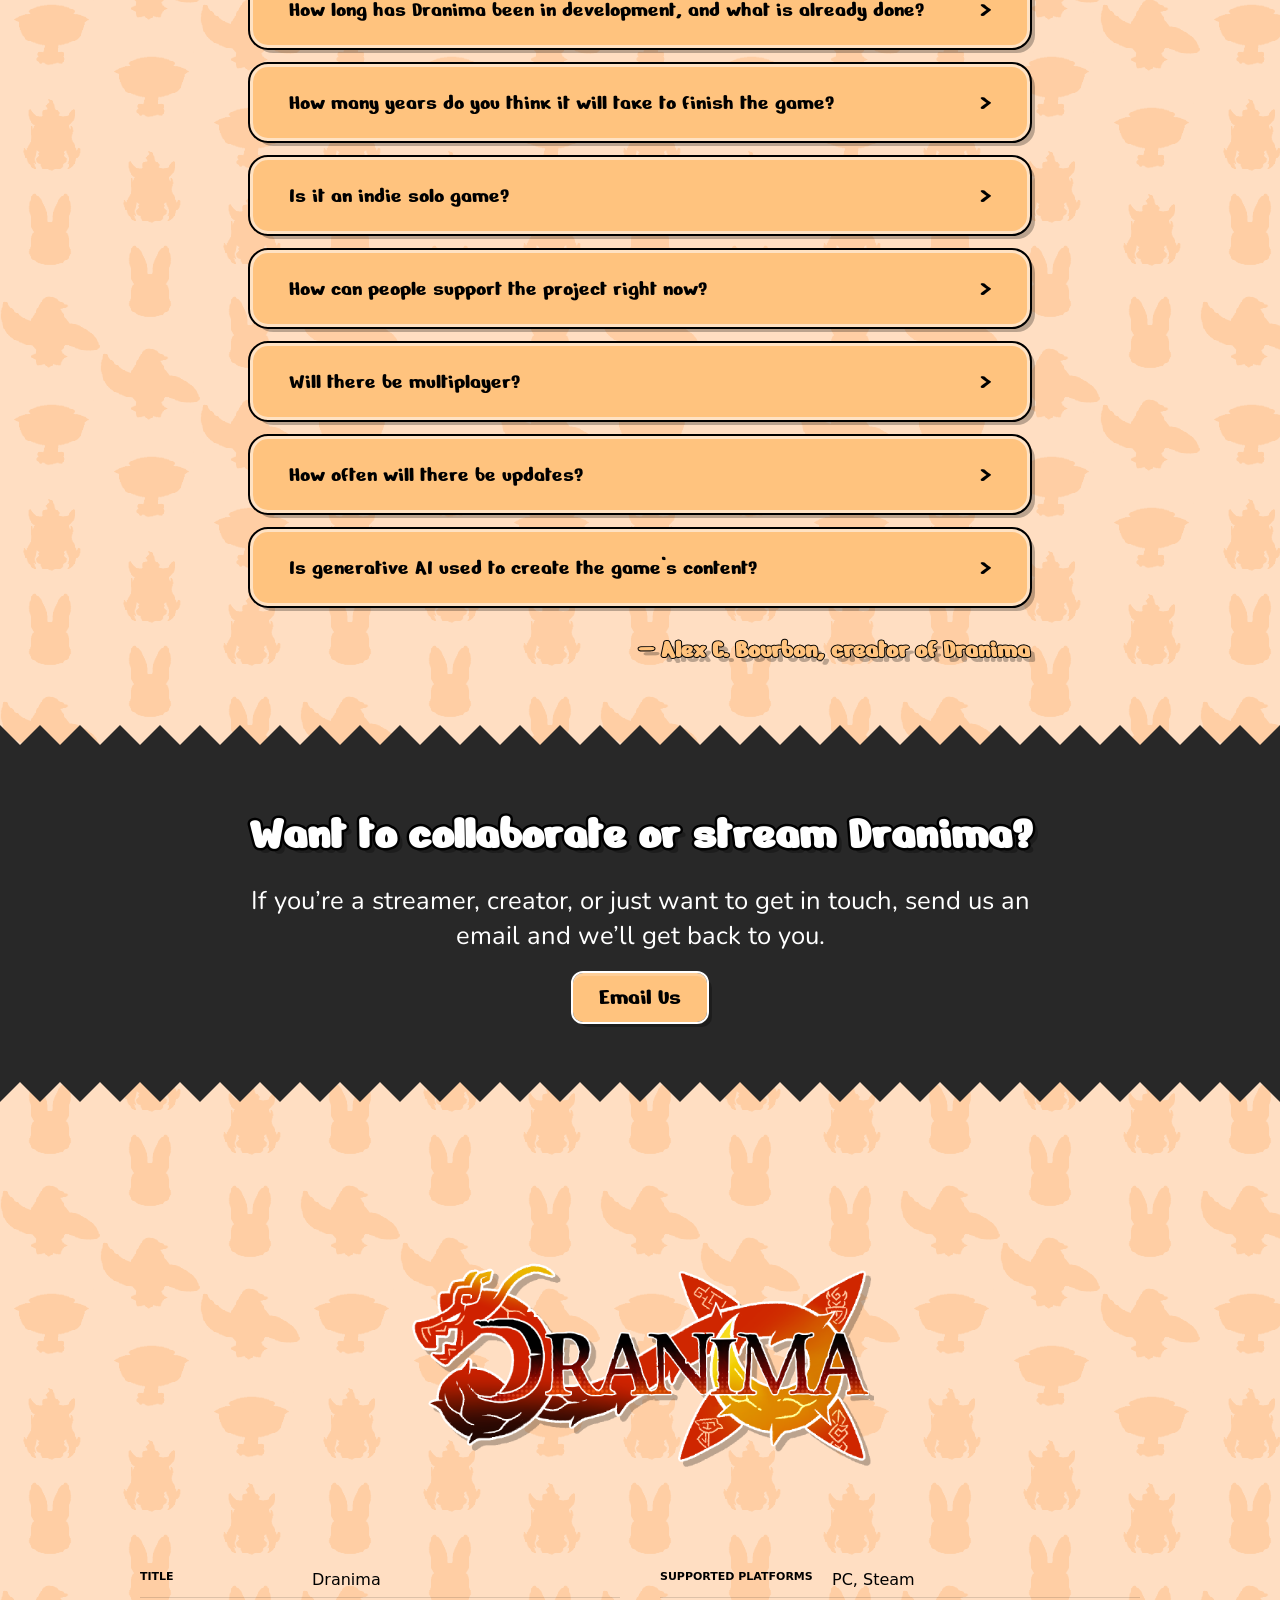
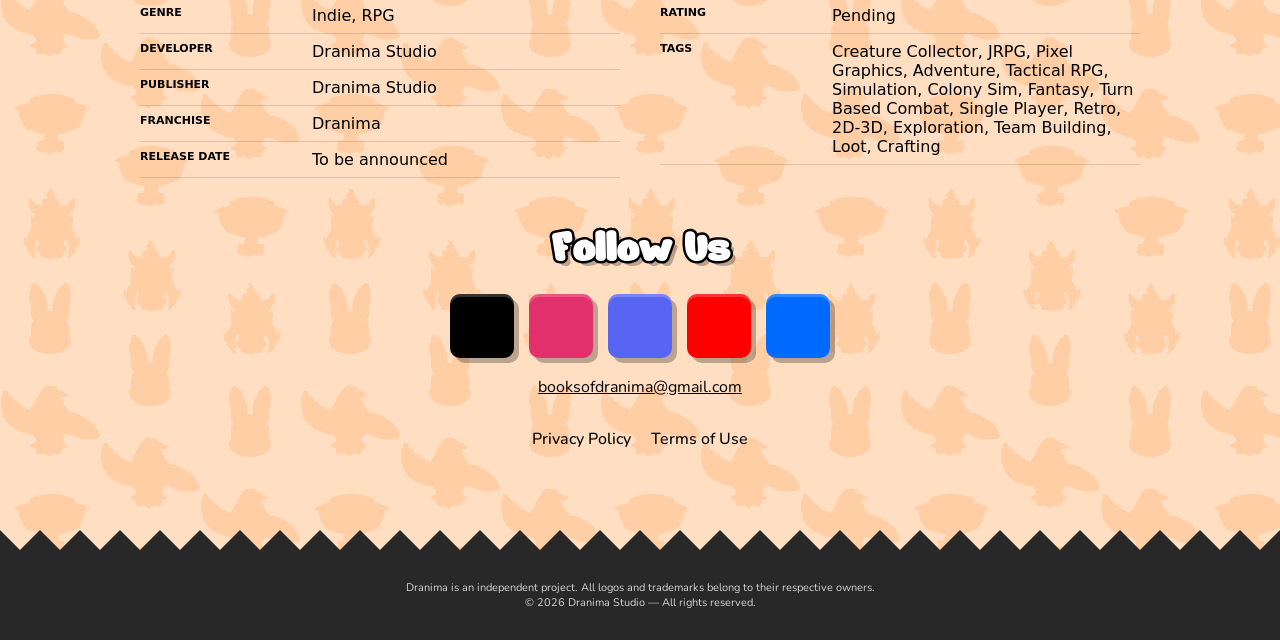
==== commit e5d2ae18: "Update index.html" ====
--- a/index.html
+++ b/index.html
@@ -137,7 +137,7 @@
         </article>
 
         <article class="screenshot-showcase screenshot-showcase--reverse">
-            <h2 class="screenshot-title">Meet and Drame all Dranimaes! <br> Create a powerful party of up to 8 team members.</h2>
+            <h2 class="screenshot-title">Meet and Drame all Dranimae! <br> Create a powerful party of up to 8 team members.</h2>
             <div class="screenshot-content">
                 <div class="screenshot-character-wrap">
                     <img class="screenshot-character screenshot-character--flip" src="images/character2.png" alt="Dranima character artwork">
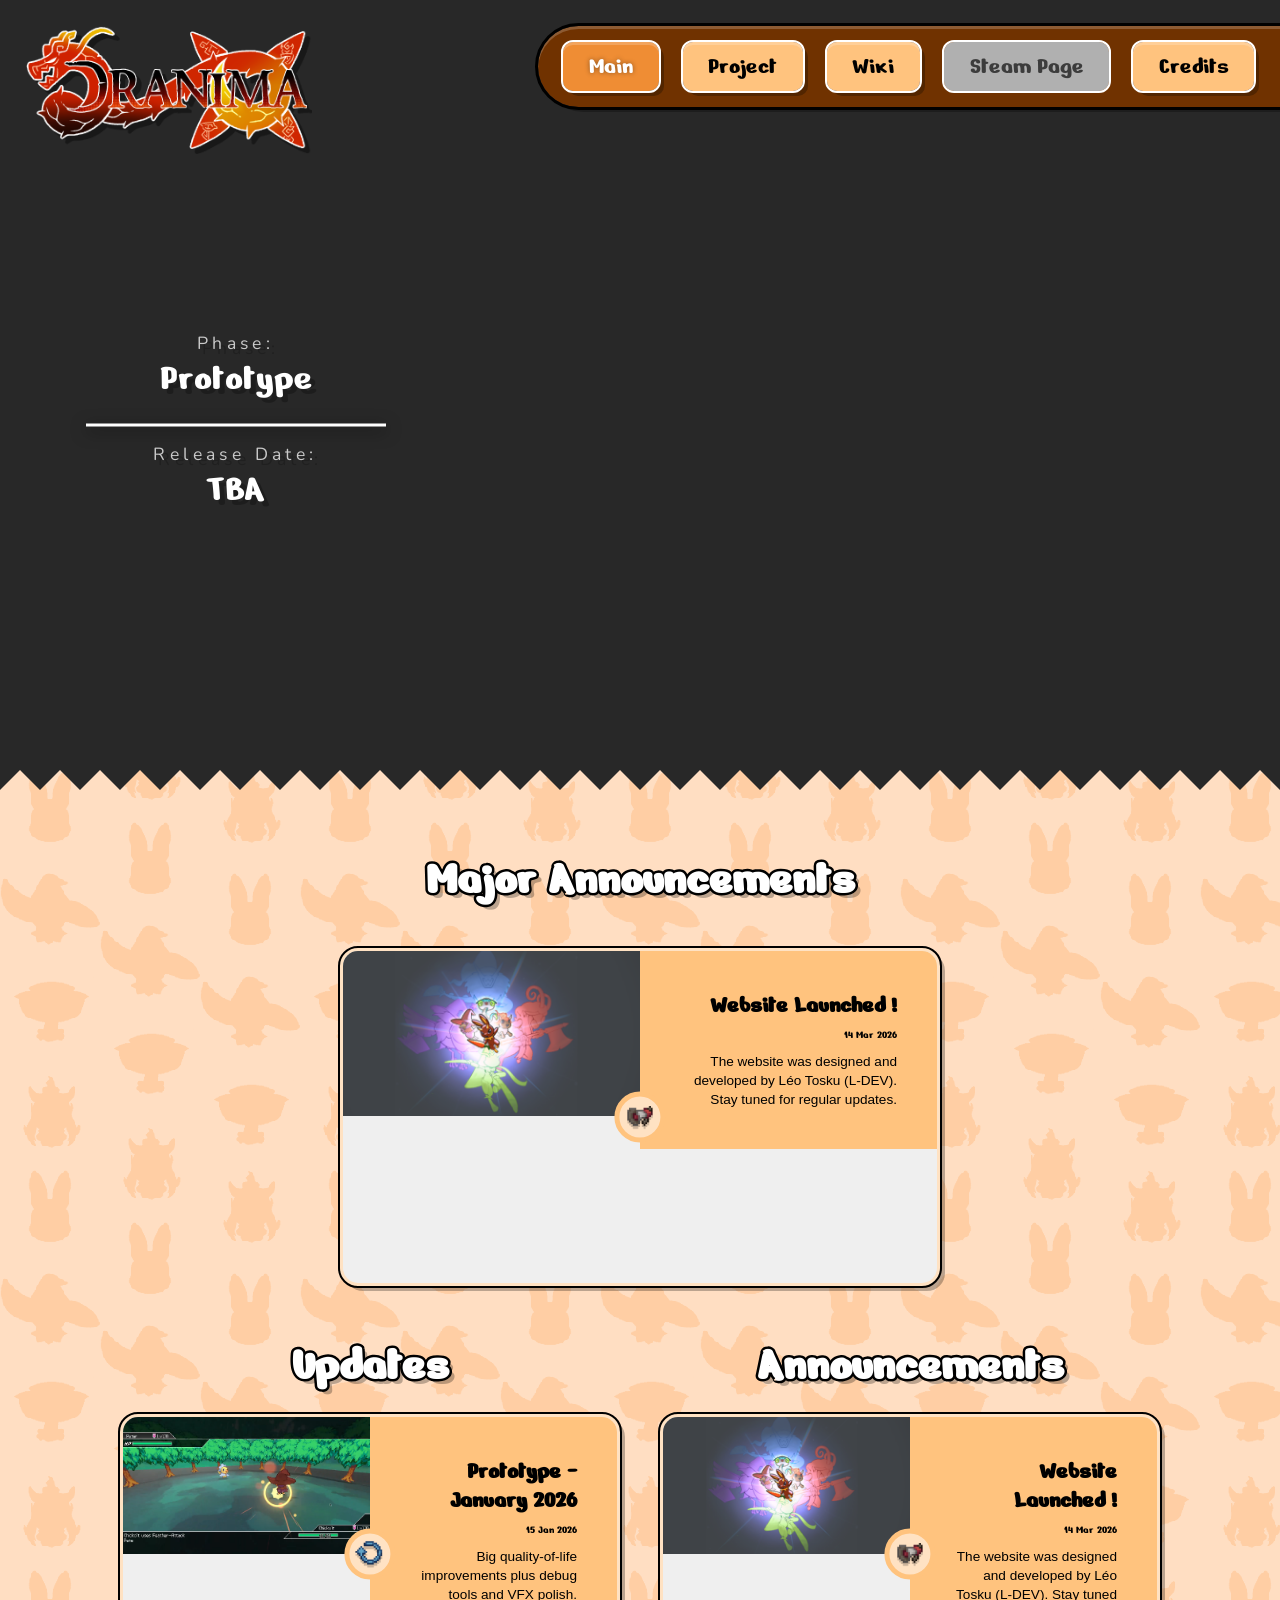
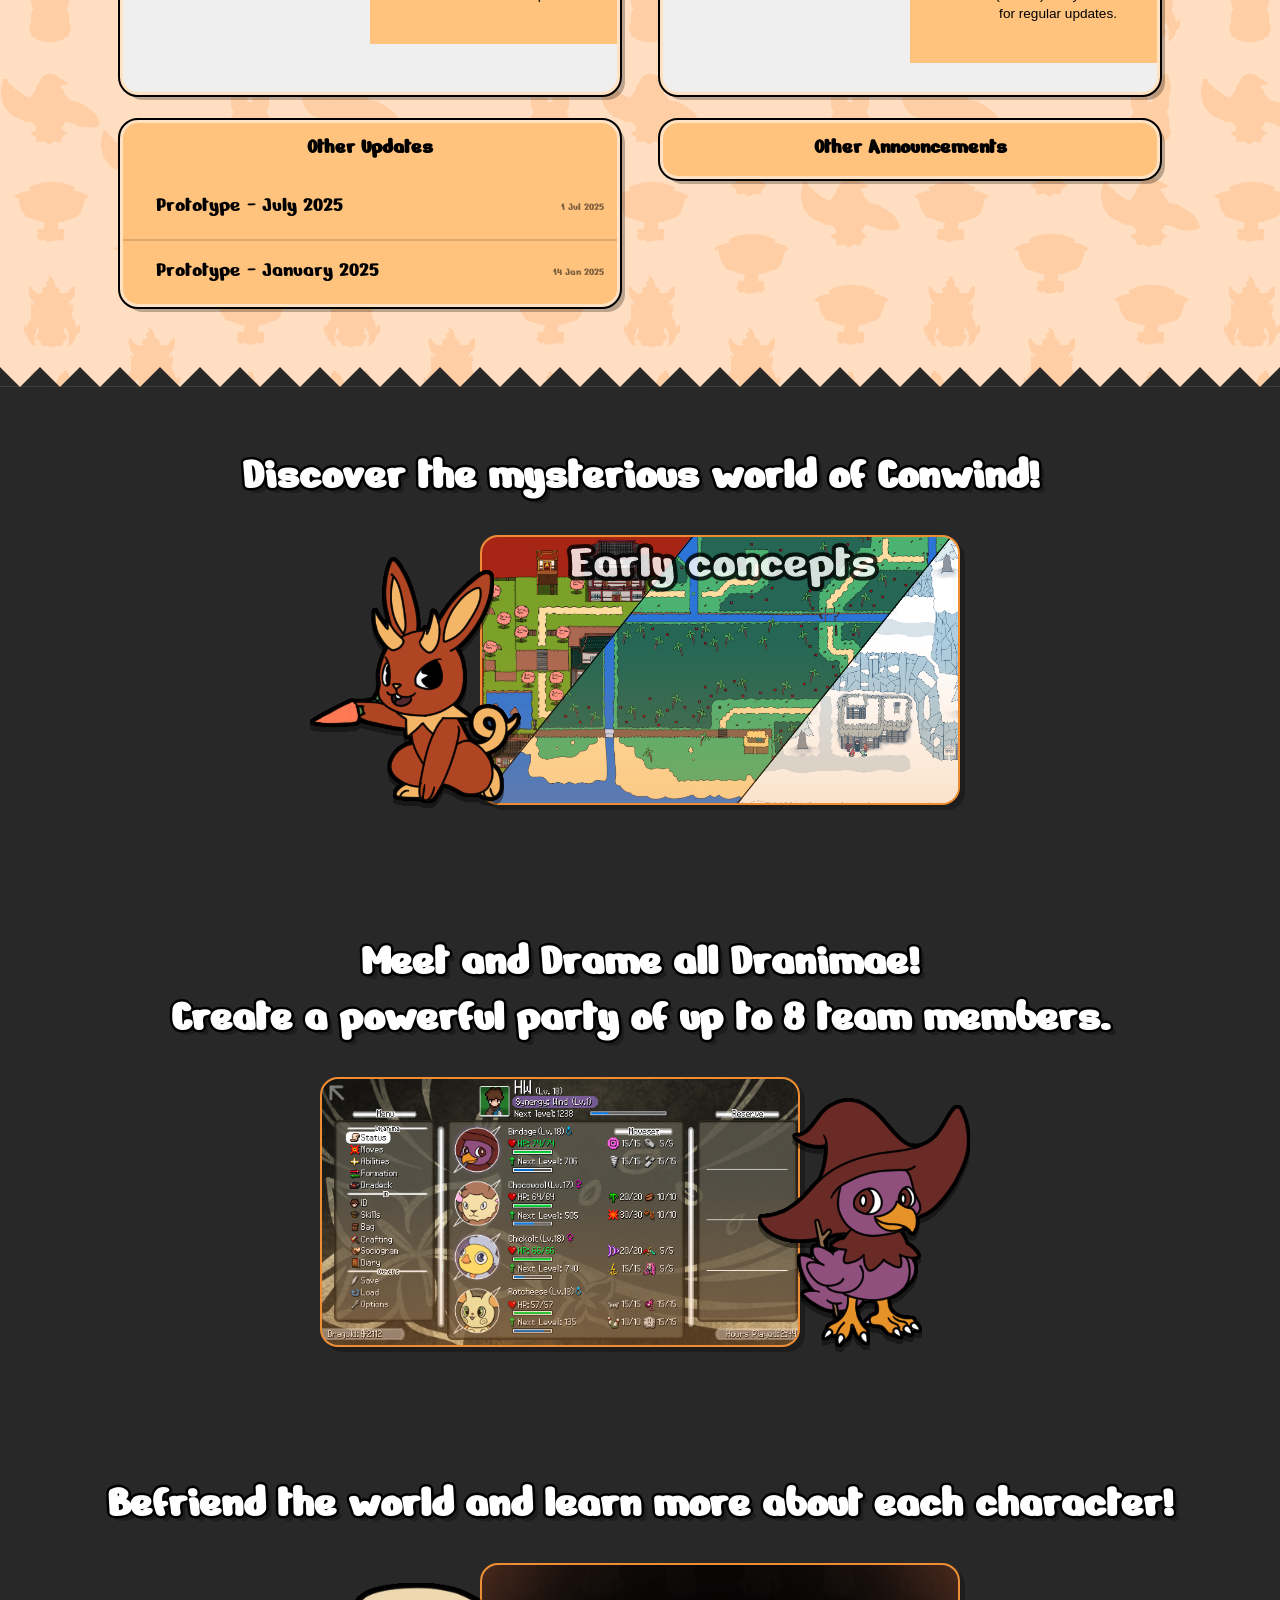
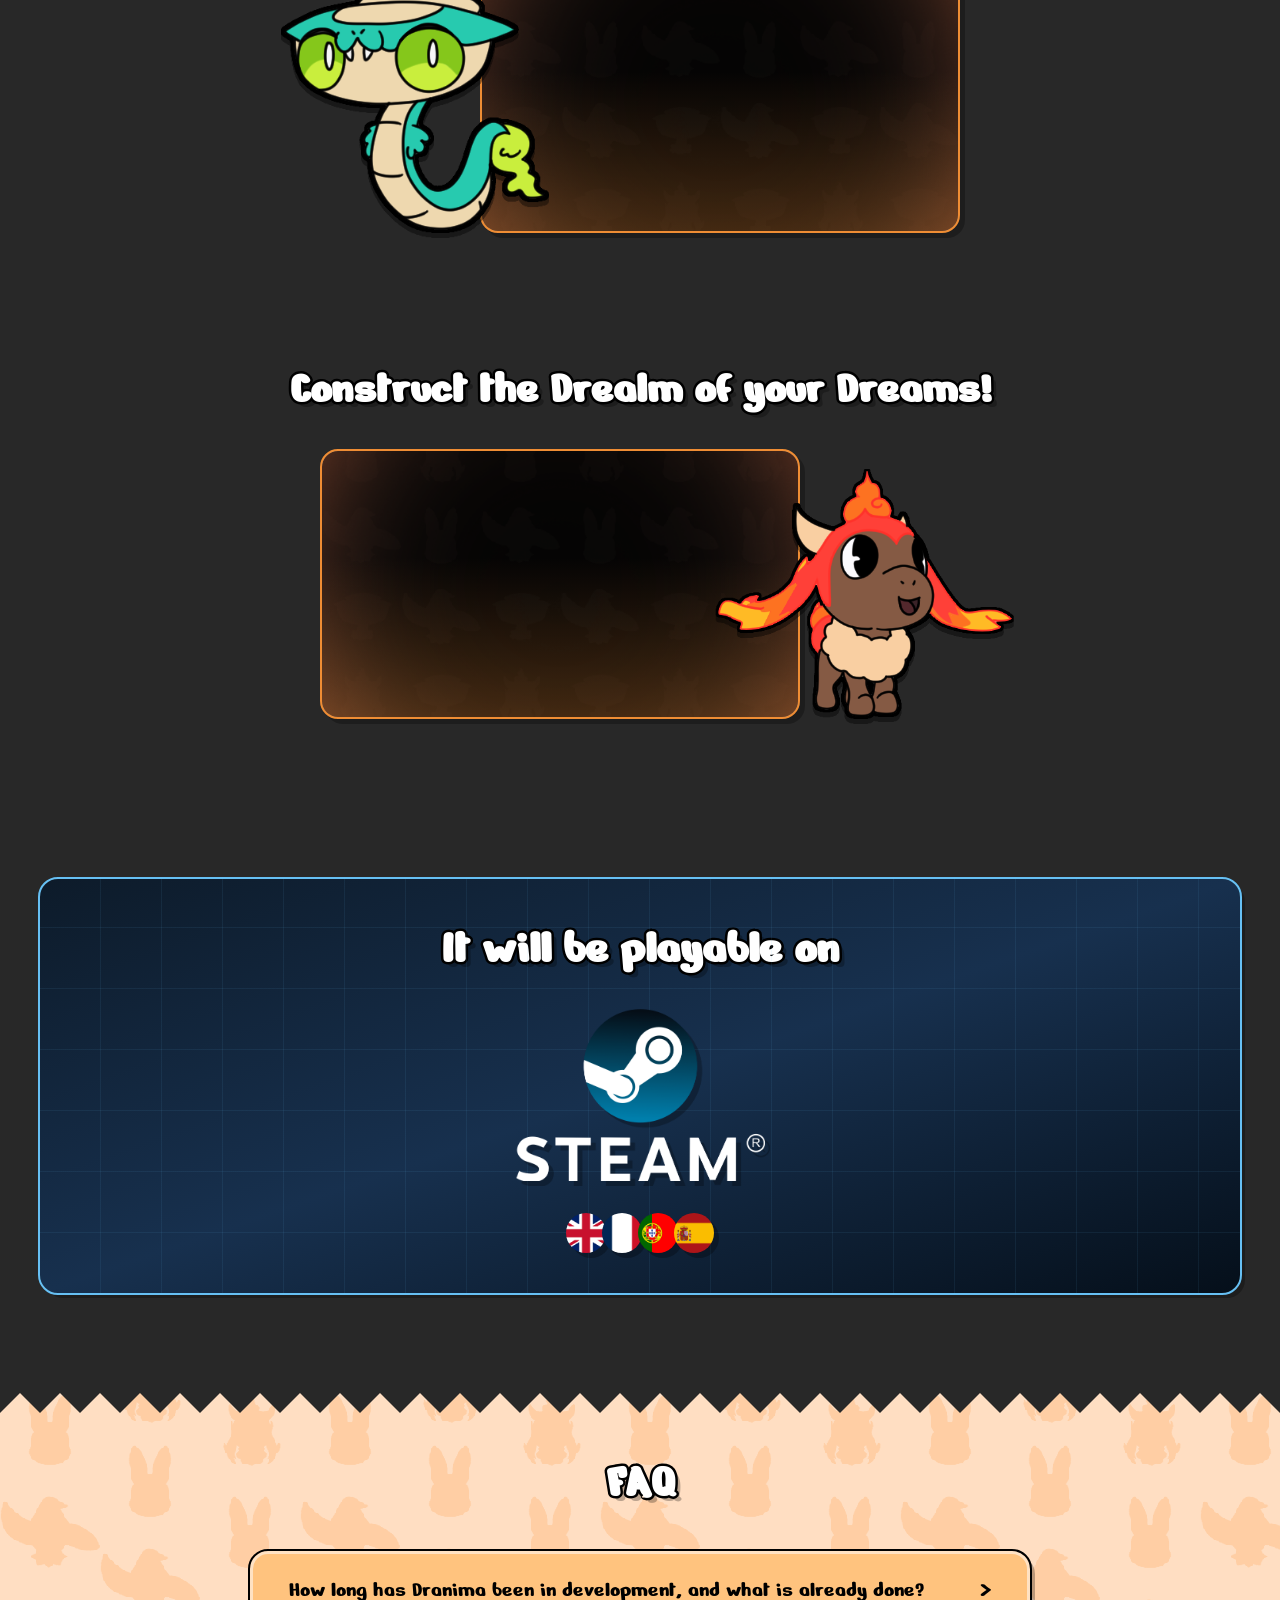
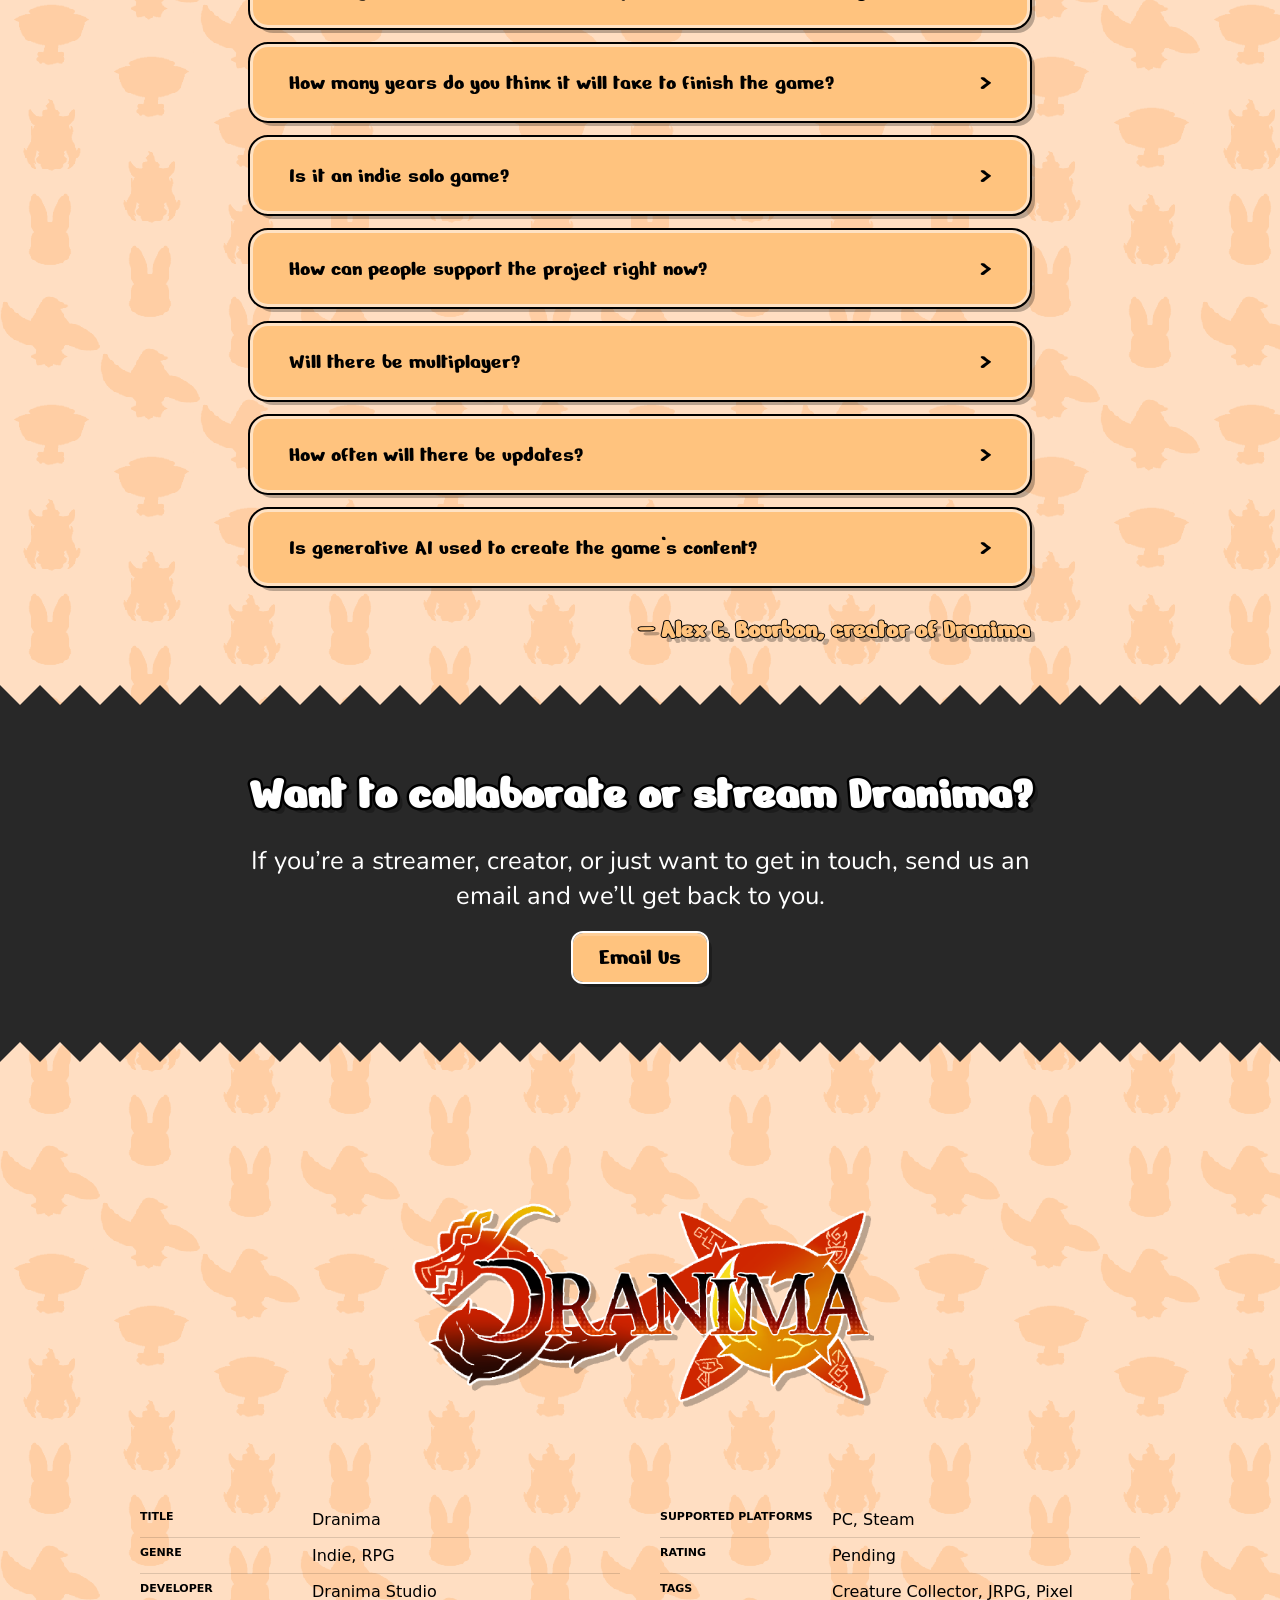
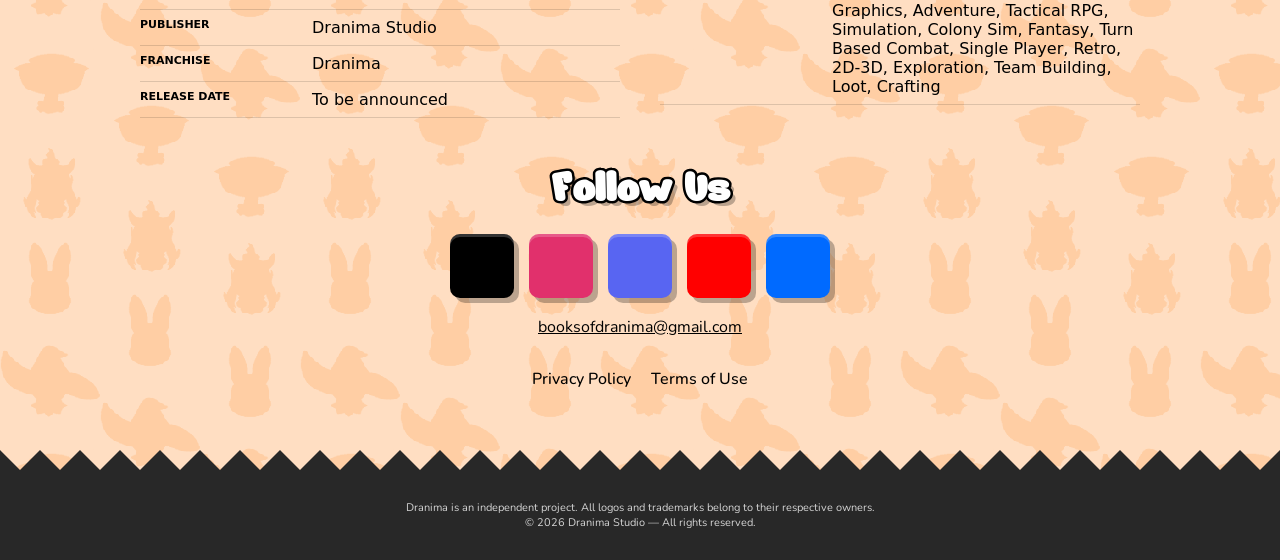
==== commit deb07e52: "update" ====
--- a/index.html
+++ b/index.html
@@ -61,13 +61,17 @@
     </script>
 
     <link rel="stylesheet" href="styles/base.css">
+    <link rel="stylesheet" href="styles/loader.css">
+    <link rel="stylesheet" href="styles/navbar.css">
+    <link rel="stylesheet" href="styles/hero.css">
+    <link rel="stylesheet" href="styles/footer.css">
+    <link rel="stylesheet" href="styles/news.css">
+    <link rel="stylesheet" href="styles/index.css">
     <link rel="stylesheet" href="https://cdnjs.cloudflare.com/ajax/libs/font-awesome/7.0.1/css/all.min.css" crossorigin="anonymous" referrerpolicy="no-referrer">
     <link rel="icon" href="images/favicon.png" type="image/png">
     <script src="script/common.js" defer></script>
     <script src="script/news.js" defer></script>
     <script src="script/faq.js" defer></script>
-    <script src="script/credits.js" defer></script>
-    <script src="script/wiki.js" defer></script>
     <script src="script/main.js" defer></script>
 </head>
 <body>
--- a/styles/base.css
+++ b/styles/base.css
@@ -1,15 +1,5 @@
 /* ====== BASE & VARIABLES ====== */
 @import url("https://fonts.googleapis.com/css2?family=Nunito:wght@400;600;700&display=swap");
-@import url("navbar.css");
-@import url("hero.css");
-@import url("footer.css");
-@import url("loader.css");
-@import url("news.css");
-@import url("credits.css");
-@import url("project.css");
-@import url("wiki.css");
-@import url("index.css");
-@import url("legal.css");
 
 @font-face {
     font-family: 'NerkoOne';
@@ -274,3 +264,8 @@
     height: auto;
     object-fit: cover;
 }
+
+/* When a modal/popup is active, prevent the body from scrolling */
+.body--modal-open {
+    overflow: hidden;
+}
--- a/styles/loader.css
+++ b/styles/loader.css
@@ -0,0 +1,106 @@
+/* ====== LOADER ====== */
+#loader {
+    position: fixed;
+    inset: 0;
+    z-index: 9999;
+    display: flex;
+    flex-direction: column;
+    align-items: center;
+    justify-content: center;
+    gap: 20px;
+    overflow: hidden;
+    opacity: 0;
+    pointer-events: none;
+
+    /* background pattern + spikes */
+    background-image: url('../images/pattern.png');
+    background-size: 300px 400px;
+}
+
+
+#loader.loader-visible {
+    opacity: 1;
+    pointer-events: auto;
+}
+
+#loader .loader-bg {
+    position: absolute;
+    width: 100%;
+    left: 0;
+    top: 50%;
+    transform: translateY(-75%);
+    will-change: transform;
+    backface-visibility: hidden;
+}
+
+#loader .loader-bg img {
+    width: 100%;
+    height: auto;
+    display: block;
+    filter: drop-shadow(0 10px 0 #0006);
+}
+
+#loader.loader-exit {
+    animation: loader-fade-out 0.9s ease forwards;
+}
+
+@keyframes loader-fade-out {
+    from { opacity: 1; }
+    to { opacity: 0; }
+}
+
+#loader .loader-content {
+    position: relative;
+    z-index: 1;
+    display: flex;
+    flex-direction: column;
+    align-items: center;
+    gap: 25px;
+}
+
+#loader.loader-exit .loader-content {
+    animation: loader-content-out 0.4s ease forwards;
+}
+
+@keyframes loader-content-out {
+    from { opacity: 1; }
+    to { opacity: 0; }
+}
+
+.loader-spinner {
+    position: relative;
+    width: 130px;
+    height: 130px;
+}
+
+.loader-dot {
+    position: absolute;
+    width: 22px;
+    height: 22px;
+    background-color: var(--light-orange);
+    box-shadow: var(--shadow), var(--inset-shadow);
+    outline: solid 2px #fff;
+    border-radius: var(--radius-small);
+    animation: loader-dot-pulse 1s ease calc(var(--i) * -0.125s) infinite;
+}
+
+.loader-dot[style*="--i:0"] { top: 0px; left: 54px; }
+.loader-dot[style*="--i:1"] { top: 15px; left: 93px; }
+.loader-dot[style*="--i:2"] { top: 54px; left: 108px; }
+.loader-dot[style*="--i:3"] { top: 93px; left: 93px; }
+.loader-dot[style*="--i:4"] { top: 108px; left: 54px; }
+.loader-dot[style*="--i:5"] { top: 93px; left: 15px; }
+.loader-dot[style*="--i:6"] { top: 54px; left: 0px; }
+.loader-dot[style*="--i:7"] { top: 15px; left: 15px; }
+
+@keyframes loader-dot-pulse {
+    0%, 100% { background-color: var(--light-orange); transform: scale(.8); }
+    50% { background-color: var(--orange); transform: scale(1); }
+}
+
+.loader-text {
+    font-family: 'NerkoOne', cursive;
+    font-size: 3rem;
+    color: #000;
+    text-shadow: var(--shadow);
+}
--- a/styles/navbar.css
+++ b/styles/navbar.css
@@ -0,0 +1,153 @@
+.navbar {
+    display: flex;
+    justify-content: space-between;
+    align-items: flex-start;
+    background-color: transparent;
+    padding: clamp(20px, 2vw, 50px) 0 0 clamp(20px, 2vw, 50px);
+    position: absolute;
+    top: 0;
+    left: 0;
+    right: 0;
+    max-width: var(--content-max);
+    margin: 0 auto;
+    z-index: 100;
+    font-family: 'NerkoOne', cursive;
+}
+
+.navbar-logo {
+    display: flex;
+    align-items: center;
+    width: clamp(180px, 22vw, 400px);
+}
+
+.navbar-logo img {
+    width: 100%;
+    object-fit: contain;
+    filter: drop-shadow(5px 5px 0 #0006);
+}
+
+.navbar-links {
+    display: flex;
+    gap: clamp(10px, 2vw, 24px);
+    align-items: center;
+    padding: clamp(8px, 2vw, 16px) clamp(14px, 2vw, 30px);
+    background-color: #703200;
+    border-radius: var(--radius-pill) 0 0 var(--radius-pill);
+    outline: solid 3px #000;
+    max-height: fit-content;
+    box-shadow: var(--shadow), var(--inset-shadow);
+    flex-wrap: wrap;
+}
+
+.navbar-toggle {
+    display: none !important;
+    align-items: center;
+    justify-content: center;
+    width: clamp(44px, 10vw, 56px);
+    height: clamp(44px, 10vw, 56px);
+    padding: 0;
+    background-color: #703200;
+    border-radius: var(--radius-pill) 0 0 var(--radius-pill);
+    outline: solid 3px #000;
+    box-shadow: var(--shadow), var(--inset-shadow);
+    color: #fff;
+    z-index: 10003 !important;
+}
+
+.navbar-toggle i {
+    font-size: clamp(18px, 2.5vw, 24px);
+    color: inherit;
+}
+
+/* Keep hover styling only when the menu is open */
+.navbar-toggle:not([aria-expanded="true"]):hover {
+    background-color: var(--light-orange);
+    color: #000;
+    text-shadow: none;
+}
+
+.navbar-menu-mobile {
+  /* Positioning */
+  position: fixed !important;
+  inset: -50px 0 0 0; 
+  z-index: 10002 !important;
+
+  /* Box Model */
+  height: 110dvh !important;
+  padding: 80px clamp(20px, 4vw, 50px) 20px;
+  overflow-y: auto;
+
+  /* Display & Flexbox */
+  display: flex !important;
+  flex-direction: column;
+
+  /* Visuals */
+  background-color: rgba(0, 0, 0, 0.85);
+  backdrop-filter: blur(6px);
+
+  /* Animation & Interaction */
+  transform: translateY(-100%);
+  pointer-events: none;
+  transition: transform 0.6s ease;
+}
+
+.navbar-menu-mobile__inner {
+  width: 100%;
+  max-width: 360px;
+  margin: auto; 
+
+  display: flex;
+  flex-direction: column;
+  align-items: center;
+  justify-content: center;
+  gap: clamp(16px, 2.5vw, 24px);
+}
+
+.navbar-menu-mobile__inner .btn {
+  width: 100%;
+  text-align: center;
+}
+
+.navbar-menu-mobile.open {
+  transform: translateY(0);
+  pointer-events: auto;
+}
+
+@media (max-width: 720px) {
+    .navbar-menu-mobile__inner a {
+        font-size: 2rem!important;
+    }
+
+    .navbar {
+        position: absolute;
+        top: 0;
+        left: 0;
+        right: 0;
+        padding: clamp(20px, 2vw, 50px) 0 0 clamp(20px, 2vw, 50px);
+        background-color: transparent;
+        justify-content: center;
+    }
+
+    .navbar-logo {
+        margin-top: 50px;
+        width: 60%;
+    }
+
+    .navbar-toggle {
+        display: inline-flex !important;
+        position: fixed !important;
+        top: 10px !important;
+        right: 10px !important;
+        width: clamp(46px, 10vw, 56px) !important;
+        height: clamp(46px, 10vw, 56px) !important;
+        padding: 0;
+    }
+
+    .navbar-links {
+        display: none;
+    }
+
+    .navbar-menu-mobile {
+        flex-direction: column;
+    }
+}
--- a/styles/hero.css
+++ b/styles/hero.css
@@ -0,0 +1,120 @@
+/* ====== HERO ====== */
+.hero {
+    min-height: 850px;
+    width: 100%;
+    max-width: var(--content-max);
+    margin: 0 auto;
+    background: url('../images/bg.png') no-repeat center center / cover;
+    display: flex;
+    justify-content: flex-start;
+    align-items: center;
+    overflow: hidden;
+    position: relative;
+}
+
+.hero.hero-credits {
+    justify-content: center;
+    padding: 20px;
+    overflow: visible;
+    flex-direction: column;
+}
+
+.hero-info {
+    position: absolute;
+    left: 0;
+    top: 50%;
+    transform: translateY(-50%);
+    display: flex;
+    flex-direction: column;
+    align-items: center;
+    justify-content: center;
+    flex-shrink: 0;
+    width: 420px;
+    max-width: 100%;
+    color: #fff;
+    text-align: center;
+    padding-inline-start: var(--section-side-padding);
+    z-index: 2;
+}
+
+.hero-label {
+    font-size: clamp(0.75rem, 2.2vw, 1.1rem);
+    letter-spacing: 0.25em;
+    opacity: 0.75;
+    text-shadow: var(--shadow);
+}
+
+.hero-value {
+    font-family: 'NerkoOne', cursive;
+    font-size: clamp(1.75rem, 5vw, 2.4rem);
+    margin-bottom: 8px;
+    text-shadow: var(--shadow);
+}
+
+.hero-divider {
+    width: 100%;
+    max-width: 300px;
+    border: none;
+    border-top: 3px solid #ffffff;
+    margin: 15px;
+    box-shadow: 0 4px 16px rgba(0, 0, 0, 0.7);
+}
+
+
+.title-box {
+    position: relative;
+    display: flex;
+    align-items: center;
+    justify-content: center;
+    margin: auto;
+    width: clamp(200px, 55vw, 260px);
+    height: clamp(200px, 55vw, 260px);
+    transform: translateY(10%);
+    filter: drop-shadow(var(--shadow));
+}
+
+.title-box h1 {
+    position: relative;
+    z-index: 1;
+    color: #fff;
+    -webkit-text-stroke: 5px #000;
+    paint-order: stroke fill;
+    margin: 0;
+    font-size: clamp(75px, 8vw, 104px);
+}
+
+.title-star {
+    position: absolute;
+    inset: 0;
+    margin: auto;
+    animation: star-spin 30s linear infinite;
+}
+
+@keyframes star-spin {
+    from { transform: rotate(0deg); }
+    to { transform: rotate(360deg); }
+}
+
+@media (max-width: 720px) {
+    .hero {
+        min-height: 500px;
+    }
+
+    .hero-info {        
+        left: 50%;
+        transform: translate(-50%, -50%);      
+        top: 60%;  
+        width: 100%;
+        padding-inline-start: 0;
+    }
+
+    /* Font sizes are handled with clamp() for better scaling */
+
+    .hero-divider {
+        max-width: 200px;
+    }
+
+    .title-star {
+        height: 80%;
+    }
+}
--- a/styles/footer.css
+++ b/styles/footer.css
@@ -0,0 +1,142 @@
+.dranima-footer {
+    padding: 60px 20px;
+    color: #000;
+}
+
+.footer-disclaimer {
+    padding: 30px 20px;
+    color: #fff;
+}
+
+.footer-disclaimer p {
+    text-align: center;
+    font-size: 11px;
+    opacity: 0.8;
+    margin: 0;
+}
+
+.footer-inner {
+    max-width: 1000px;
+    margin: 0 auto;
+}
+
+.footer-logo {
+    display: flex;
+    justify-content: center;
+    margin: 100px 0;
+    filter: drop-shadow(var(--shadow));
+}
+
+.footer-logo img {
+    max-height: clamp(140px, 20vw, 200px);
+    width: auto;
+}
+
+.footer-grid {
+    display: grid;
+    grid-template-columns: repeat(auto-fit, minmax(260px, 1fr));
+    gap: clamp(20px, 4vw, 40px);
+    margin-bottom: 40px;
+    font-family: system-ui, -apple-system, BlinkMacSystemFont, "Segoe UI", sans-serif;
+}
+
+.info-group {
+    display: flex;
+    border-bottom: 1px solid #0002;
+    padding: 8px 0;
+    gap: 12px;
+}
+
+.info-group dt {
+    width: min(160px, 35vw);
+    font-weight: bold;
+    text-transform: uppercase;
+    font-size: 11px;
+}
+
+.info-group dd {
+    margin: 0;
+    flex: 1;
+}
+
+/* Divider & Logos */
+.footer-divider {
+    display: none;
+}
+
+.footer-brand-zone {
+    display: flex;
+    flex-direction: column;
+    justify-content: center;
+    align-items: center;
+    gap: 18px;
+    margin-bottom: 30px;
+}
+
+.social-icons {
+    display: flex;
+    gap: 15px;
+}
+
+.social-link {
+    width: clamp(44px, 12vw, 64px);
+    height: clamp(44px, 12vw, 64px);
+    display: grid;
+    place-items: center;
+    border-radius: var(--radius-small);
+    box-shadow: var(--shadow), var(--inset-shadow);
+    font-size: clamp(1.25rem, 3.5vw, 1.75rem);
+    text-decoration: none;
+}
+
+.social-link:hover {
+    filter: brightness(0.9);
+}
+
+.social--twitter {
+    background: #000000;
+}
+
+.social--instagram {
+    background: #E1306C;
+}
+
+.social--youtube {
+    background: #FF0000;
+}
+
+.social--discord {
+    background: #5865F2;
+}
+
+.social--bluesky {
+    background: #006AFF;
+}
+
+.social-link i {
+    color: #fff;
+}
+
+/* Legal & Copyright */
+.footer-legal {
+    display: flex;
+    justify-content: center;
+    gap: 20px;
+    margin-bottom: 20px;
+}
+
+.footer-legal a {
+    color: inherit;
+    text-decoration: none;
+    font-weight: 500;
+}
+
+.footer-legal a:hover {
+    text-decoration: underline;
+}
+
+.footer-copyright {
+    text-align: center;
+    font-size: 11px;
+    opacity: 0.8;
+}
--- a/styles/news.css
+++ b/styles/news.css
@@ -0,0 +1,435 @@
+/* ====== NEWS ====== */
+.news-card {
+    display: flex;
+    position: relative;
+    width: min(600px, 100%);
+    aspect-ratio: 16 / 9;
+    margin: 40px auto 0;
+    overflow: hidden;
+    box-shadow: var(--shadow);
+    border-radius: var(--radius);
+    border: 3px solid var(--bright-orange);
+    outline: 2px solid #000;
+    cursor: pointer;
+}
+
+.news-card-image {
+    width: 50%;
+    flex-shrink: 0;
+    display: flex;
+    align-items: center;
+    justify-content: center;
+    overflow: hidden;
+}
+
+.news-card-image img {
+    width: 100%;
+    height: 100%;
+    object-fit: cover;
+    display: block;
+    transition: transform 0.3s ease;
+}
+
+.news-card:hover .news-card-image img {
+    transform: scale(1.075);
+}
+
+.news-card-text {
+    width: 50%;
+    min-width: 0;
+    background-color: var(--light-orange);
+    display: flex;
+    flex-direction: column;
+    align-items: flex-end;
+    justify-content: center;
+    padding: clamp(16px, 4vw, 40px);
+    text-align: right;
+}
+
+.news-card-text h3 {
+    margin: 0;
+    font-size: 1.5rem;
+    color: #000;
+    text-align: right;
+}
+
+.news-card-text h3 {
+    font-size: 1.5rem;
+    color: #000;
+    text-align: right;
+}
+
+.news-card-desc {
+    font-size: 0.85rem;
+    color: rgba(0, 0, 0, 0.75);
+    text-align: right;
+    margin-top: 10px;
+    line-height: 1.4;
+}
+
+.news-card-date {
+    text-align: right;
+    font-size: 0.7rem;
+    color: rgba(0, 0, 0, 0.6);
+    margin-top: 8px;
+    font-family: 'NerkoOne', cursive;
+}
+
+.news-card-circle {
+    position: absolute;
+    left: 50%;
+    top: 50%;
+    transform: translate(-50%, -50%);
+    width: clamp(50px, 4vw, 76px);
+    height: clamp(50px, 4vw, 76px);
+    border-radius: 50%;
+    background-color: var(--bright-orange);
+    border: 5px solid var(--light-orange);
+    z-index: 2;
+    display: flex;
+    align-items: center;
+    justify-content: center;
+    overflow: hidden;
+}
+
+.news-card-circle img {
+    width: 70%;
+    height: 70%;
+    object-fit: contain;
+}
+
+.news-columns {
+    display: flex;
+    gap: clamp(20px, 4vw, 40px);
+    margin-top: 50px;
+    justify-content: center;
+    flex-wrap: wrap;
+}
+
+.news-column {
+    flex: 1 1 300px;
+    max-width: 500px;
+}
+
+.news-column h2 {
+    margin-bottom: 10px;
+}
+
+.news-card--small {
+    width: 100%;
+    aspect-ratio: 16 / 9;
+    margin: 20px 0 0;
+}
+
+.news-list-card {
+    max-width: 600px;
+    margin: 25px auto 0;
+    background-color: var(--light-orange);
+    border: 3px solid var(--bright-orange);
+    border-radius: var(--radius);
+    box-shadow: var(--shadow);
+    outline: 2px solid #000;
+    overflow: hidden;
+}
+
+.news-list-title {
+    font-family: 'NerkoOne', cursive;
+    font-size: clamp(16px, 2vw, 22px);
+    color: #000;
+    text-align: center;
+    margin-bottom: 16px;
+    padding: 10px 0 0;
+}
+
+.news-list a {
+    font-family: 'NerkoOne', cursive;
+}
+
+.news-list {
+    list-style: none;
+    padding: 0;
+}
+
+.news-list li {
+    border-bottom: 2px solid #0002;
+    transition: background-color 0.2s;
+}
+
+.news-list li::before {
+    display: none;
+}
+
+.news-list li:last-child {
+    border-bottom: none;
+}
+
+.news-list a {
+    display: flex;
+    justify-content: space-between;
+    align-items: center;
+    padding: 5px clamp(8px, 1vw, 18px);
+    color: #000;
+    text-decoration: none;
+    transition: color 0.2s;
+}
+
+.news-list-date {
+    font-size: 0.7rem;
+    opacity: 0.5;
+    flex-shrink: 0;
+    margin-left: 12px;
+}
+
+.news-list li:hover {
+    background-color: var(--bright-orange);
+}
+
+.news-list li:hover a {
+    color: var(--orange);
+}
+
+.news-show-more {
+    display: none;
+    text-align: center;
+    padding: 12px clamp(16px, 2vw, 36px);
+    color: #000;
+    text-decoration: none;
+    font-weight: bold;
+    border-top: 2px solid #0002;
+    transition: background-color 0.2s;
+}
+
+.news-show-more:hover {
+    background-color: var(--bright-orange);
+    color: #000;
+}
+
+/* ====== NEWS POPUP ====== */
+.news-popup-overlay {
+    position: fixed;
+    inset: 0;
+    z-index: 5000;
+    background: rgba(0, 0, 0, 0.7);
+    display: flex;
+    align-items: center;
+    justify-content: center;
+    opacity: 0;
+    pointer-events: none;
+    transition: opacity 0.3s ease;
+    padding: 40px 20px;
+}
+
+.news-popup-overlay.active {
+    opacity: 1;
+    pointer-events: auto;
+}
+
+.news-popup {
+    position: relative;
+    width: min(700px, 100%);
+    max-height: 85vh;
+    background-color: var(--light-orange);
+    border: 3px solid var(--bright-orange);
+    outline: 2px solid #000;
+    border-radius: var(--radius);
+    box-shadow: var(--shadow);
+    overflow: auto;
+    display: flex;
+    flex-direction: column;
+    transform: scale(0.9) translateY(20px);
+    transition: transform 0.3s ease;
+    scrollbar-width: thin;
+    scrollbar-color: var(--bright-orange) var(--light-orange);
+}
+
+.news-popup::-webkit-scrollbar {
+    width: 10px;
+    background: var(--light-orange);
+}
+
+.news-popup::-webkit-scrollbar-thumb {
+    background: var(--bright-orange);
+    border-radius: var(--radius);
+    border: 2px solid var(--light-orange);
+}
+
+.news-popup::-webkit-scrollbar-thumb:hover {
+    background: var(--orange);
+}
+
+.news-popup-overlay.active .news-popup {
+    transform: scale(1) translateY(0);
+}
+
+.news-popup-image {
+    width: 100%;
+    overflow: hidden;
+    flex-shrink: 0;
+}
+
+/* ====== NEWS CARD MOBILE LAYOUT ====== */
+@media (max-width: 720px) {
+    .news-card {
+        flex-direction: column;
+        aspect-ratio: auto;
+    }
+
+    .news-card-image {
+        width: 100%;
+        height: clamp(220px, 30vw, 320px);
+    }
+
+    .news-card-text {
+        width: 100%;
+        padding: clamp(12px, 4vw, 24px);
+        text-align: center;
+        align-items: center;
+    }
+
+    .news-card-text h3,
+    .news-card-desc,
+    .news-card-date {
+        text-align: center;
+    }
+
+    .news-card-circle {
+        left: auto;
+        right: clamp(16px, 4vw, 24px);
+        top: clamp(16px, 4vw, 24px);
+        transform: none;
+    }
+}
+
+
+.news-popup-image img {
+    width: 100%;
+    height: 100%;
+    display: block;
+}
+
+.news-popup-body {
+    padding: clamp(16px, 3vw, 30px) clamp(20px, 4vw, 40px) clamp(20px, 4vw, 40px);
+    flex: 1;
+    border-top: 3px solid var(--bright-orange);
+}
+
+.news-popup-header {
+    display: flex;
+    align-items: center;
+    gap: 12px;
+    margin-bottom: 12px;
+}
+
+.news-popup-icon {
+    flex-shrink: 0;
+    display: flex;
+    align-items: center;
+    justify-content: center;
+}
+
+.news-popup-icon img {
+    width: 40px;
+    height: 40px;
+    object-fit: contain;
+}
+
+.news-popup-title {
+    font-size: clamp(22px, 3vw, 32px);
+    color: #000;
+    -webkit-text-stroke: 0;
+    text-shadow: none;
+    text-align: left;
+}
+
+.news-popup-date {
+    -webkit-text-stroke: 0;
+    font-size: 0.8rem;
+    color: #000;
+    opacity: 0.6;
+    margin-bottom: 16px;
+    font-family: 'NerkoOne', cursive;
+}
+
+.news-popup-desc {
+    font-size: clamp(14px, 1.5vw, 18px);
+    color: #000;
+    margin-bottom: 16px;
+    -webkit-text-stroke: 0;
+}
+
+.news-popup-body, .news-popup-body * {
+    -webkit-text-stroke: 0;
+    text-stroke: 0;
+    text-shadow: none;
+}
+
+.news-update-images {
+    display: grid;
+    grid-template-columns: repeat(2, 1fr);
+    gap: 12px;
+    margin: 8px 0 32px;
+    width: 100%;
+}
+
+.news-update-images:has(> img:only-child) {
+    grid-template-columns: 1fr;
+}
+
+.news-update-images img {
+    width: 100%;
+    height: auto;
+    border-radius: var(--radius-small);
+    object-fit: cover;
+}
+
+.news-popup-content {
+    font-size: clamp(14px, 1.5vw, 18px);
+    color: #000;
+    line-height: 1.6;
+}
+
+.news-popup-close {
+    position: sticky;
+    top: 10px;
+    margin-top: -46px;
+    margin-right: 10px;
+    align-self: flex-end;
+    width: 36px;
+    height: 36px;
+    border-radius: var(--radius-small);
+    background-color: var(--light-orange);
+    border: 2px solid #000;
+    box-shadow: var(--shadow), var(--inset-shadow);
+    cursor: pointer;
+    display: flex;
+    align-items: center;
+    justify-content: center;
+    z-index: 2;
+    transition: background-color 0.2s, color 0.2s;
+    padding: 0;
+    font-size: 1.1rem;
+    line-height: 1;
+    box-sizing: border-box;
+    flex-shrink: 0;
+}
+
+.news-popup-close:hover {
+    background-color: var(--orange);
+}
+
+.news-popup-close i {
+    font-size: 1.25rem;
+    line-height: 1;
+}
+
+.sr-only {
+    position: absolute;
+    width: 1px;
+    height: 1px;
+    padding: 0;
+    margin: -1px;
+    overflow: hidden;
+    clip: rect(0, 0, 0, 0);
+    white-space: nowrap;
+    border: 0;
+}
--- a/styles/index.css
+++ b/styles/index.css
@@ -0,0 +1,230 @@
+/* ====== SCREENSHOTS ====== */
+.section-screenshots {
+    padding-block: 60px;
+    display: flex;
+    flex-direction: column;
+    gap: 128px;
+}
+
+.screenshot-showcase {
+    display: flex;
+    flex-direction: column;
+    align-items: center;
+    gap: 32px;
+}
+
+.screenshot-title {
+    margin: 0 auto;
+    font-size: clamp(28px, 4vw, 46px);
+}
+
+.screenshot-content {
+    width: min(640px, 100%);
+    display: grid;
+    grid-template-columns: minmax(100px, 160px) minmax(0, 1fr);
+    align-items: stretch;
+    gap: 0;
+}
+
+.screenshot-showcase--reverse .screenshot-content {
+    grid-template-columns: minmax(0, 1fr) minmax(100px, 160px);
+}
+
+.screenshot-character-wrap {
+    display: flex;
+    justify-content: center;
+    align-items: flex-end;
+    position: relative;
+    z-index: 1;
+    margin-right: -30px;
+}
+
+.screenshot-showcase--reverse .screenshot-character-wrap {
+    order: 2;
+    margin-right: 0;
+    margin-left: -30px;
+}
+
+.screenshot-showcase--reverse .screenshot-card {
+    order: 1;
+}
+
+.screenshot-character {
+    width: auto;
+    height: 250px;
+    object-fit: contain;
+    filter: drop-shadow(0 5px 0 #0006);
+}
+
+.screenshot-character--flip {
+    transform: scaleX(-1);
+}
+
+.screenshot-card {
+    width: 100%;
+    aspect-ratio: 16 / 9;
+    align-self: start;
+    overflow: hidden;
+    border: 2px solid var(--orange);
+    border-radius: var(--radius);
+    box-shadow: var(--shadow);
+    background-color: var(--light-orange);
+    position: relative;
+}
+
+.screenshot-card::after {
+    content: '';
+    position: absolute;
+    inset: 0;
+    background: linear-gradient(to top, var(--half-orange) 0%, transparent 60%);
+    pointer-events: none;
+}
+
+.screenshot-card img {
+    width: 100%;
+    height: 100%;
+    display: block;
+    object-fit: cover;
+}
+
+@media (max-width: 720px) {
+    .screenshot-content,
+    .screenshot-showcase--reverse .screenshot-content {
+        grid-template-columns: 1fr;
+    }
+
+    .screenshot-character-wrap {
+        display: none;
+    }
+}
+
+/* ====== STEAM SECTION ====== */
+.steam-section {
+    position: relative;
+    overflow: hidden;
+    background: linear-gradient(to top left, #050f1a, #17304e, #0d1b2a);
+    outline: 2px solid #66c0f4;
+    box-shadow: var(--shadow);
+    display: flex;
+    flex-direction: column;
+    align-items: center;
+    gap: 8px;
+    padding: 40px clamp(20px, 4vw, 60px);
+    width: clamp(320px, 95vw, 1200px);
+    margin: 100px auto;
+    border-radius: var(--radius);
+}
+
+.steam-section::before {
+    content: "";
+    position: absolute;
+    inset: 0;
+    background: repeating-linear-gradient(90deg, transparent, transparent 60px, rgba(102,192,244,.08) 60px, rgba(102,192,244,.08) 61px), 
+                repeating-linear-gradient(0deg, transparent, transparent 60px, rgba(102,192,244,.08) 60px, rgba(102,192,244,.08) 61px);
+    pointer-events: none;
+}
+
+.steam-section-logo {
+    position: relative;
+    z-index: 1;
+    width: 250px;
+    height: auto;
+    margin: 24px 0;
+    filter: drop-shadow(var(--shadow));
+}
+
+.steam-section-flags {
+    position: relative;
+    z-index: 1;
+    display: flex;
+    align-items: center;
+}
+
+.steam-section-flag {
+    width: 40px;
+    height: 40px;
+    margin-right: -4px;
+    border-radius: 50%;
+    filter: drop-shadow(var(--shadow));
+    cursor: pointer;
+    object-fit: cover;
+}
+
+.steam-section-flag:last-child {
+    margin-right: 0;
+}
+
+
+/* ====== FAQ ====== */
+.section-faq {
+    padding-block: 60px;
+}
+
+.faq-list {
+    max-width: 780px;
+    margin: 40px auto 0;
+    display: flex;
+    flex-direction: column;
+    gap: 16px;
+}
+
+.faq-item {
+    background-color: var(--light-orange);
+    border: 3px solid var(--bright-orange);
+    border-radius: var(--radius);
+    box-shadow: var(--shadow);
+    outline: 2px solid #000;
+    overflow: hidden;
+    transition: box-shadow 0.2s;
+}
+
+.faq-question {
+    font-family: 'NerkoOne', cursive;
+    list-style: none;
+    display: flex;
+    justify-content: space-between;
+    align-items: center;
+    gap: 16px;
+    padding: clamp(14px, 2vw, 22px) clamp(18px, 4vw, 36px);
+    font-size: clamp(16px, 2vw, 22px);
+    color: #000;
+    cursor: pointer;
+    user-select: none;
+    transition: all 0.2s;
+}
+
+.faq-question::-webkit-details-marker {
+    display: none;
+}
+
+.faq-question::after {
+    content: ">";
+    font-size: 1.6rem;
+    line-height: 1;
+    flex-shrink: 0;
+    transition: transform 0.25s;
+}
+
+.faq-item[open] > .faq-question::after {
+    transform: rotate(90deg);
+}
+
+.faq-question:hover {
+    background-color: var(--bright-orange);
+    color: #000;
+}
+
+.faq-answer {
+    padding: 0 clamp(18px, 4vw, 36px) clamp(14px, 2vw, 22px);
+    font-size: clamp(14px, 2vw, 18px);
+    color: #000;
+    line-height: 1.6;
+    border-top: 2px solid #0001;
+    padding-top: 14px;
+}
+
+.faq-signature {
+    max-width: 780px;
+    margin: 28px auto 0;
+    text-align: right;
+}
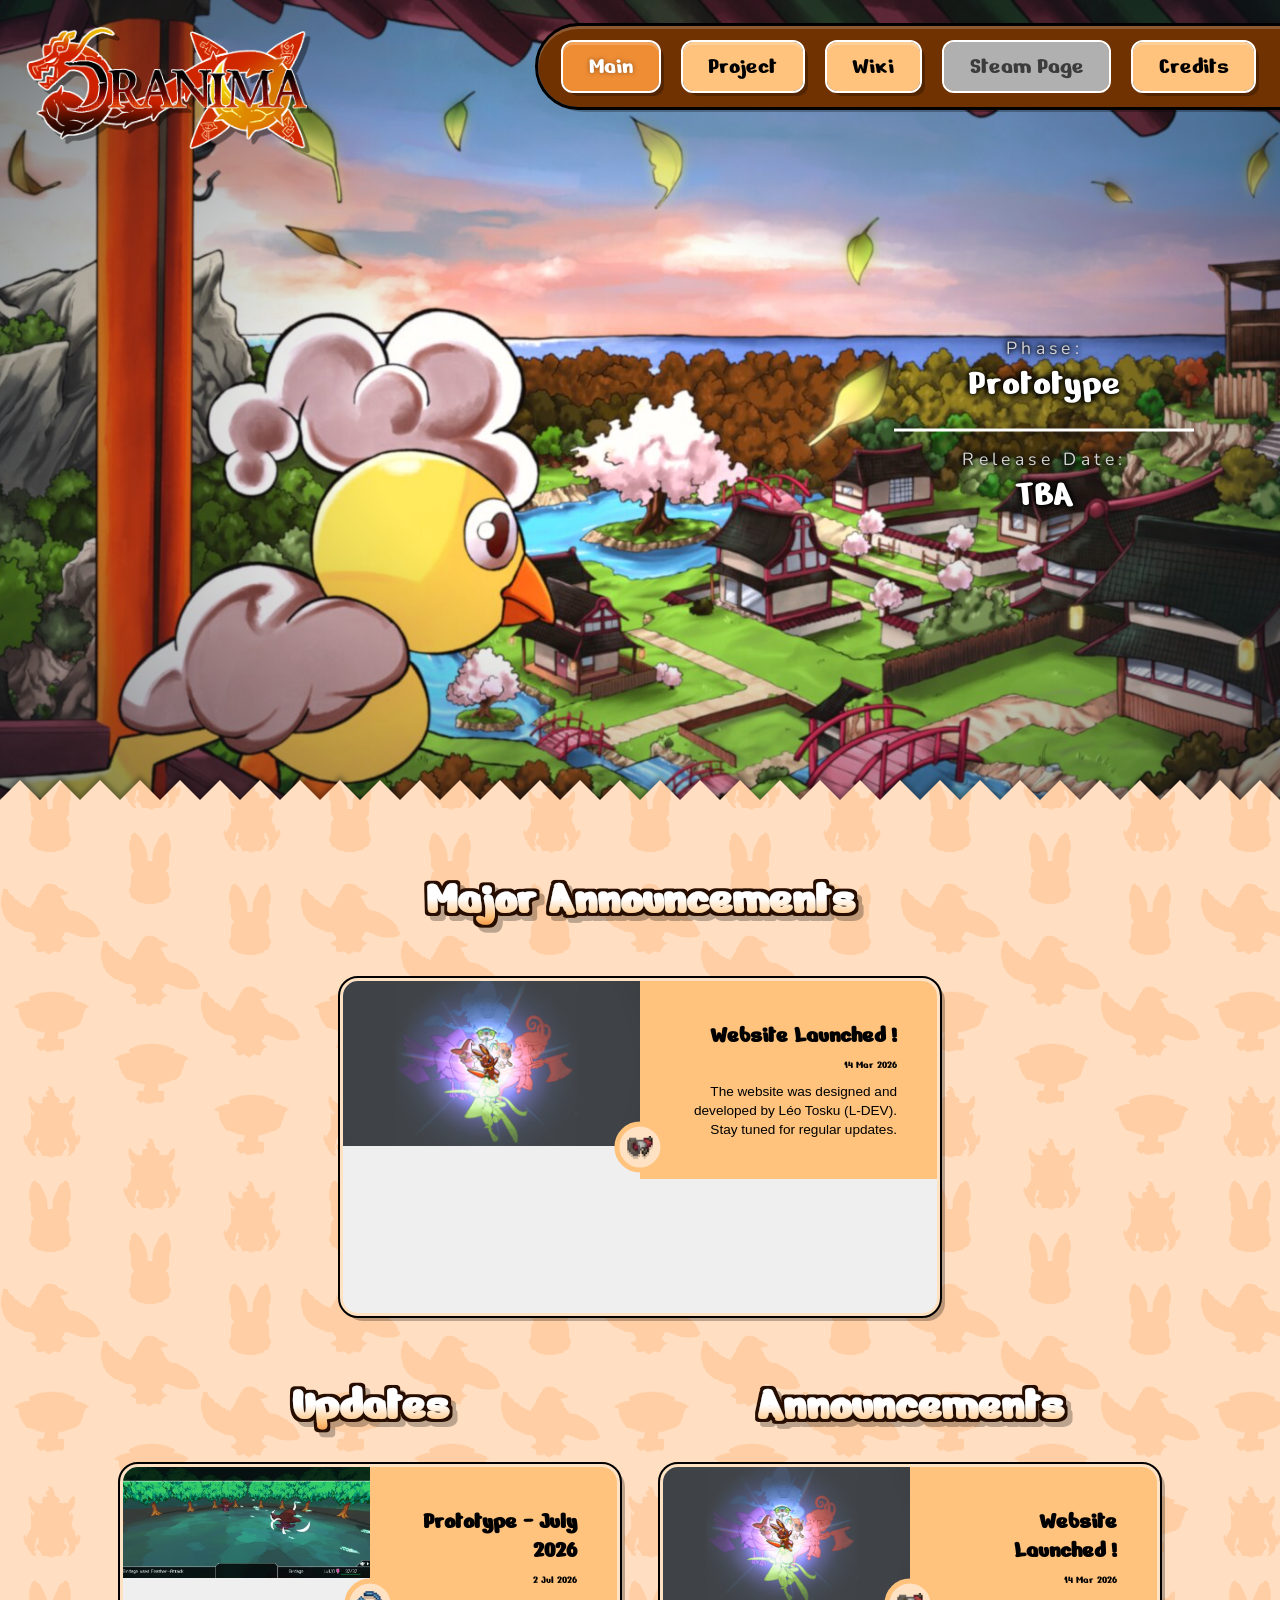
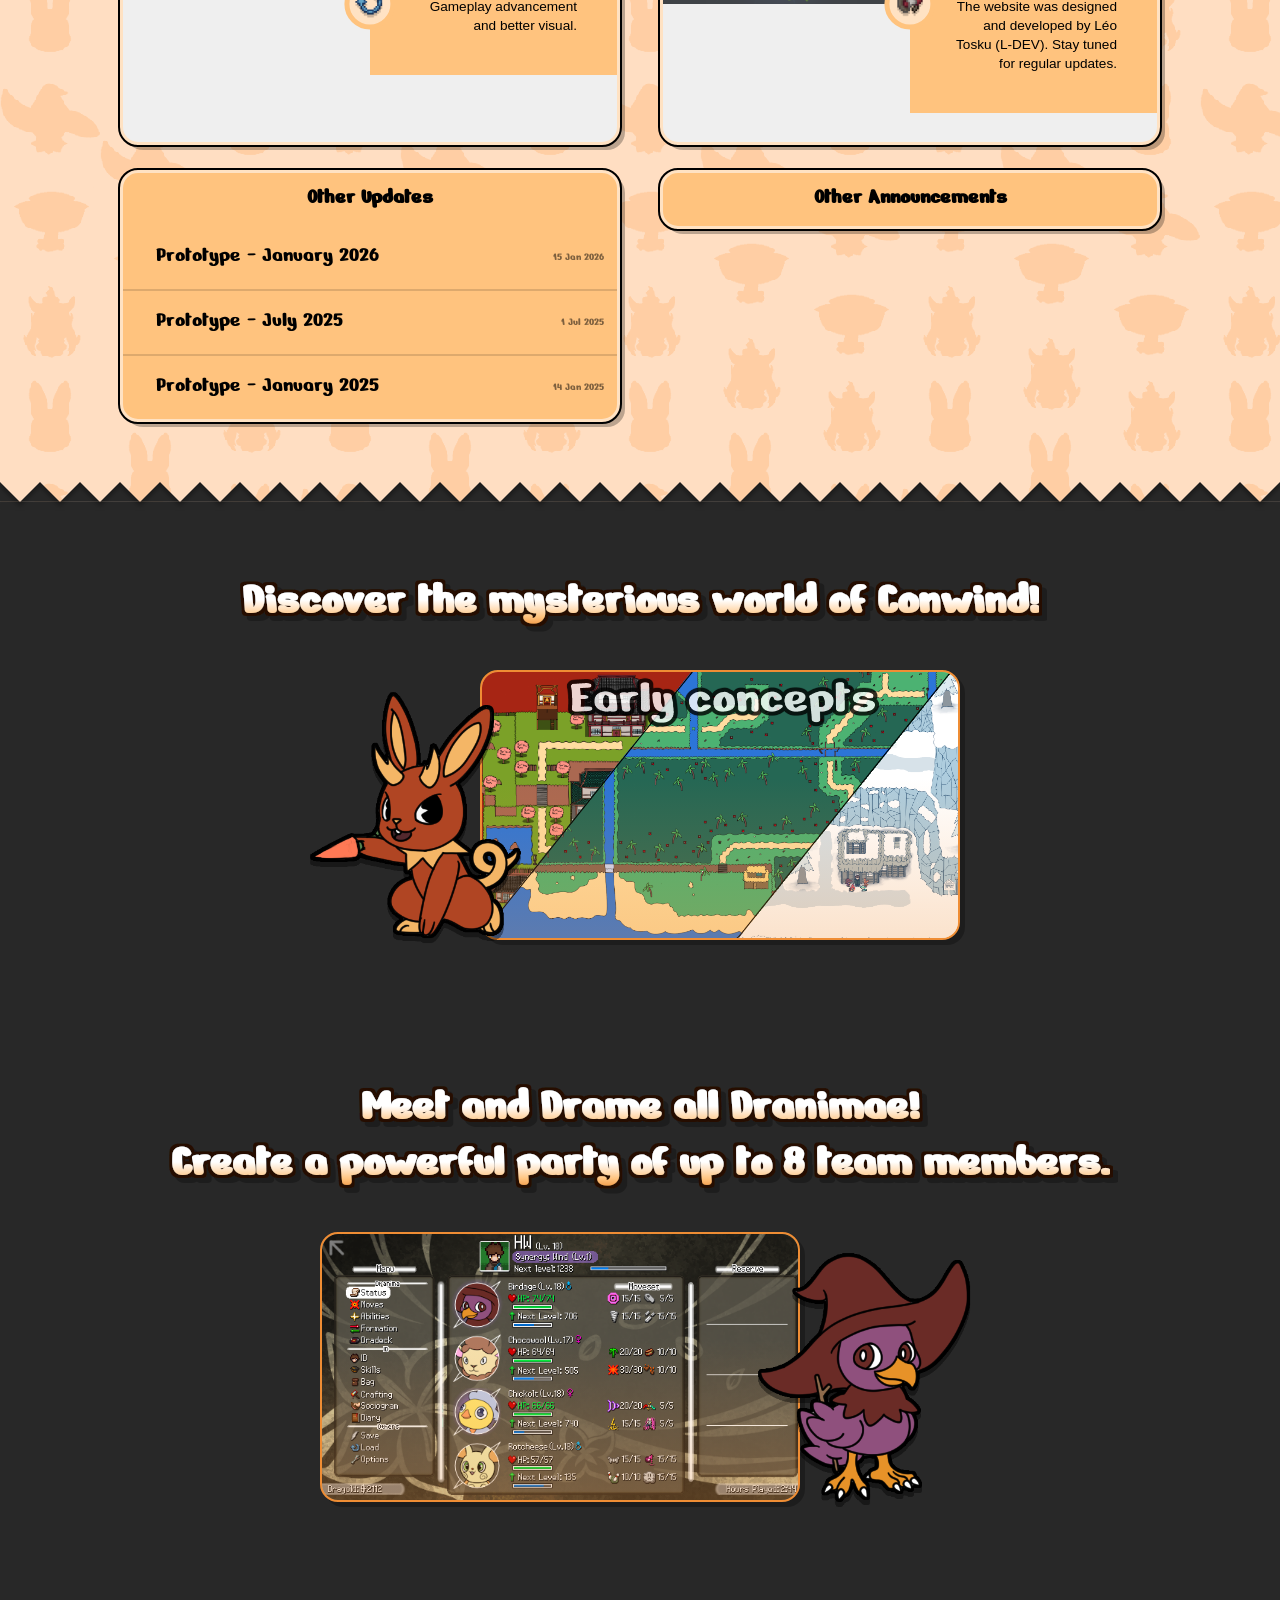
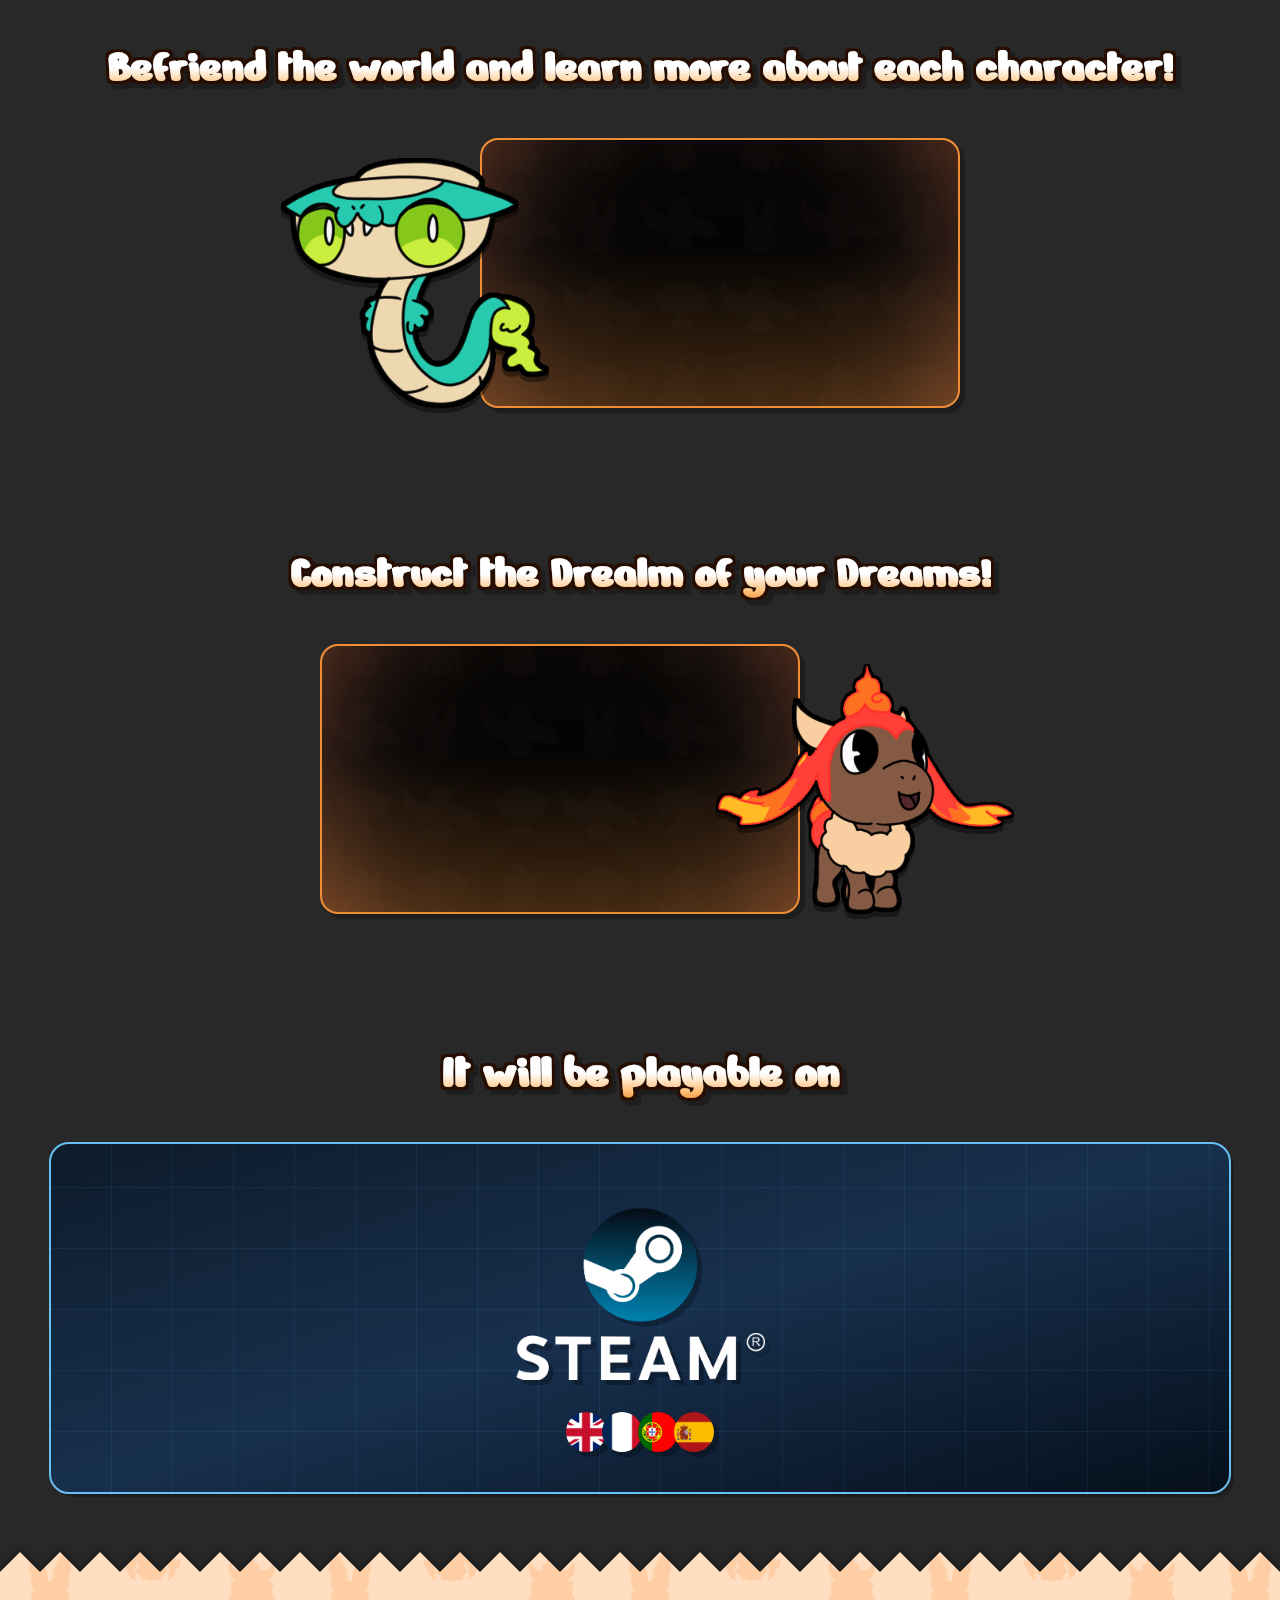
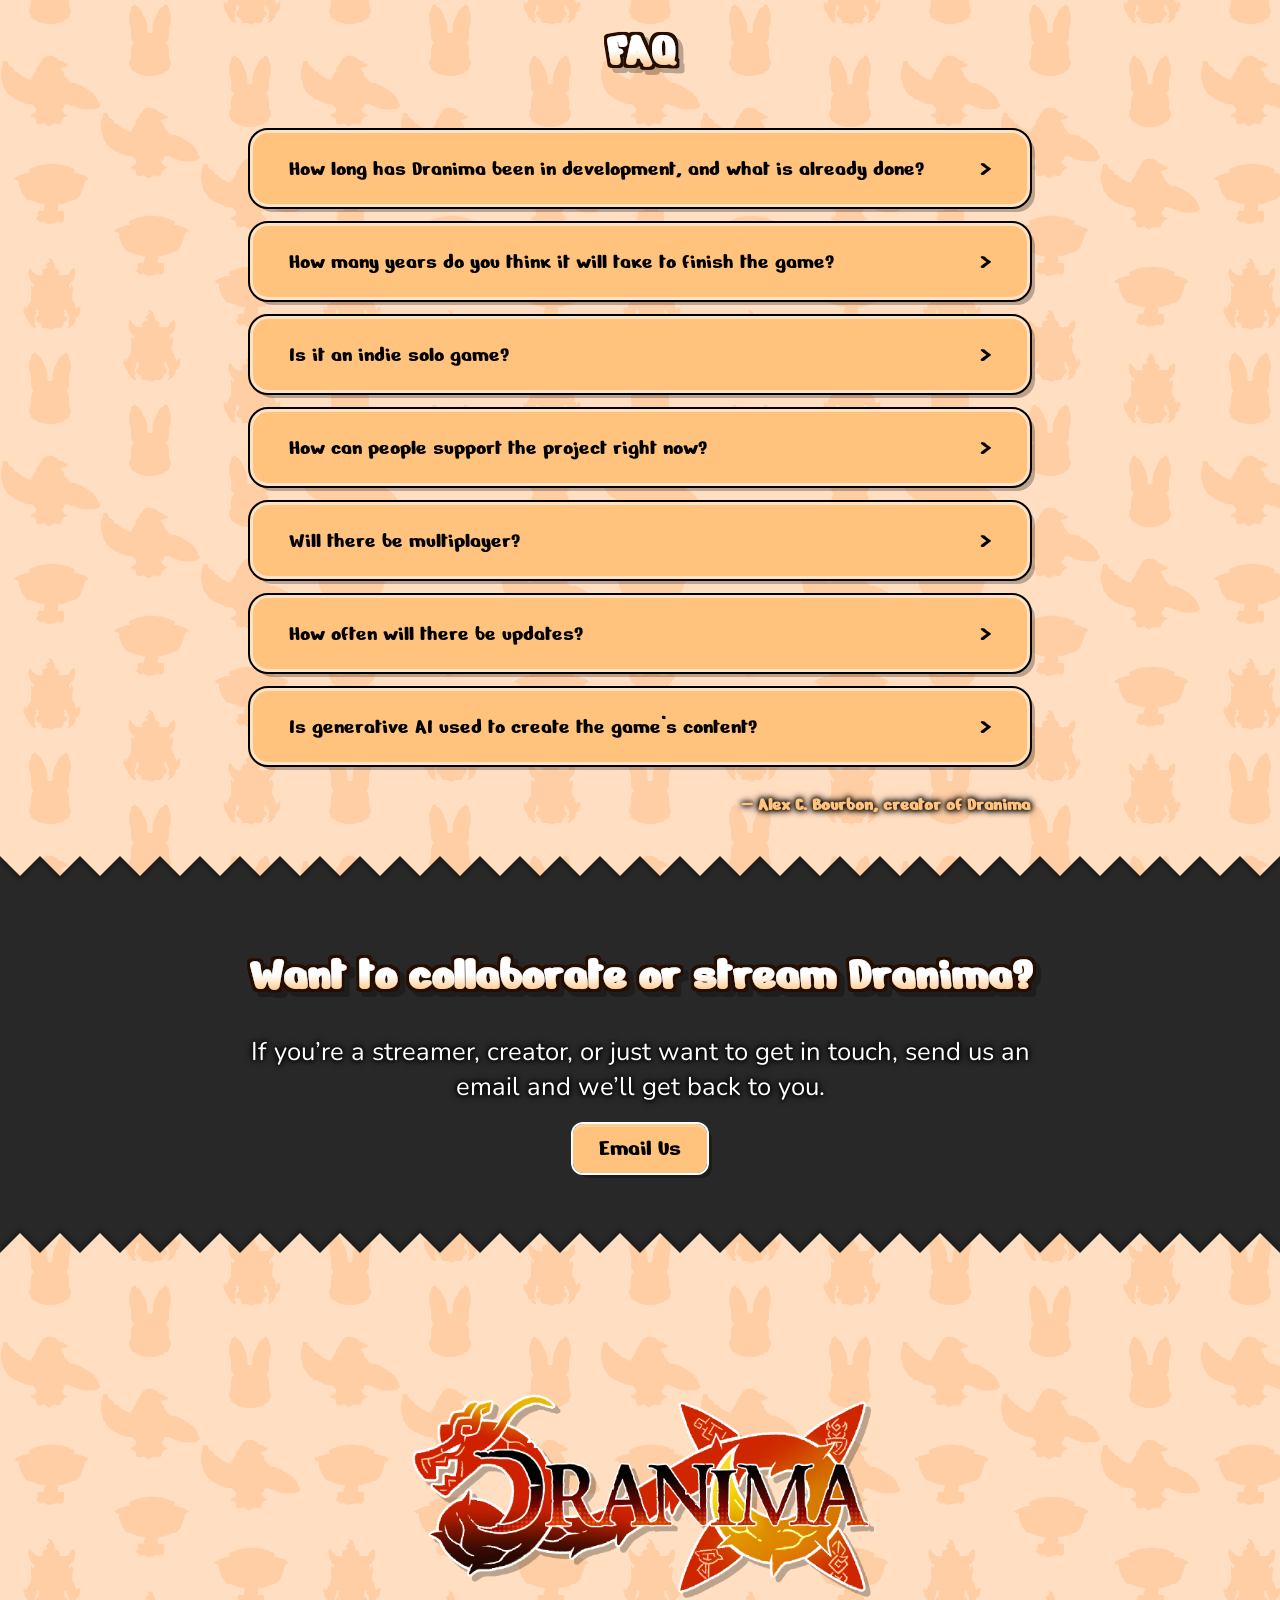
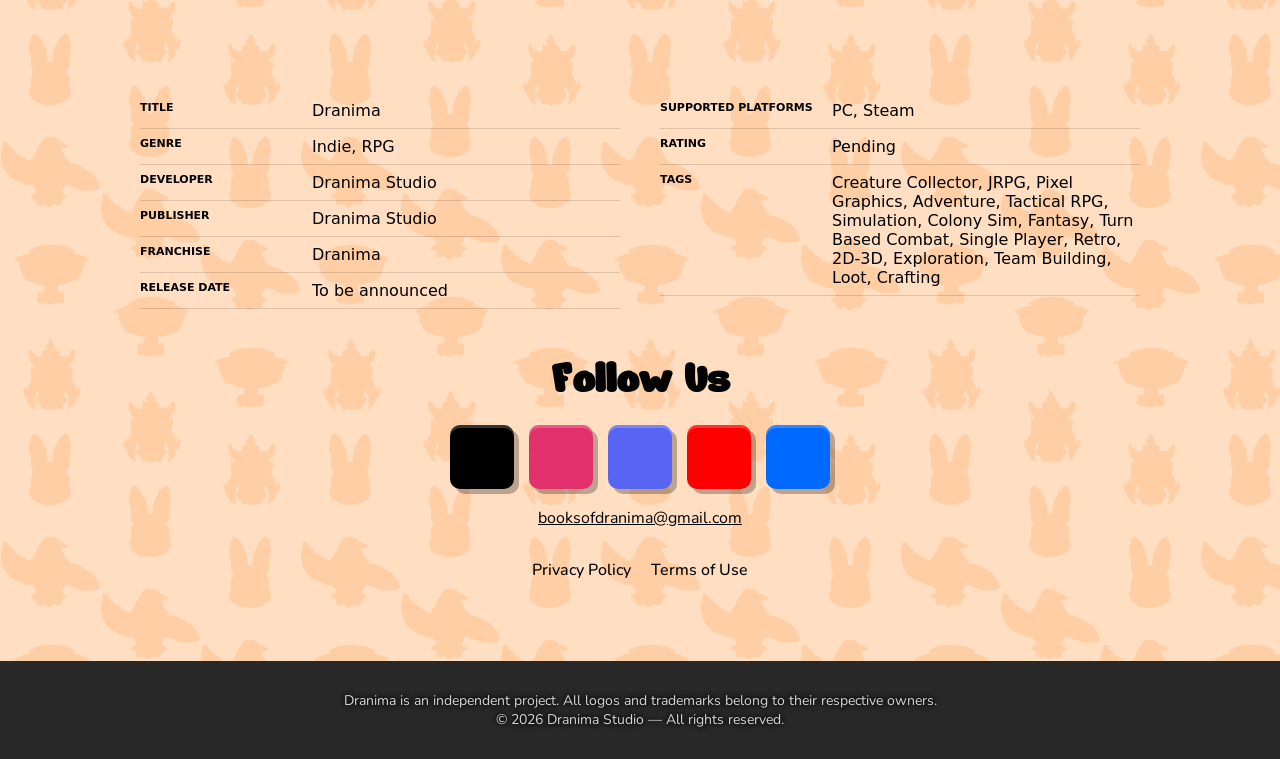
==== commit f35badb5: "Update v1.2 (Visual, SEO, JS...)" ====
--- a/index.html
+++ b/index.html
@@ -12,12 +12,19 @@
     <meta property="og:title" content="Dranima — Indie monster-tamer RPG">
     <meta property="og:description" content="Discover Dranima: a retro-inspired monster-tamer RPG in development. Follow the project updates, explore the world, and join the community.">
     <meta property="og:url" content="https://dranima.com/">
-    <meta property="og:image" content="https://dranima.com/images/bg.png">
+    <meta property="og:image" content="https://dranima.com/images/bg.jpg">
     <meta property="og:image:alt" content="Dranima character artwork and game world preview">
     <meta name="twitter:card" content="summary_large_image">
     <meta name="twitter:title" content="Dranima — Indie monster-tamer RPG">
     <meta name="twitter:description" content="Discover Dranima: a retro-inspired monster-tamer RPG in development. Follow the project updates, explore the world, and join the community.">
-    <meta name="twitter:image" content="https://dranima.com/images/bg.png">
+    <meta name="twitter:image" content="https://dranima.com/images/bg.jpg">
+    <meta property="og:site_name" content="Dranima">
+    <meta property="og:locale" content="en_US">
+    <meta property="og:image:type" content="image/jpeg">
+    <meta property="og:image:width" content="1667">
+    <meta property="og:image:height" content="938">
+    <meta name="twitter:site" content="@booksofdranima">
+    <meta name="twitter:creator" content="@booksofdranima">
 
     <script type="application/ld+json">
     {
@@ -53,7 +60,7 @@
           "inLanguage": "en",
           "genre": "Role-playing game",
           "gamePlatform": "PC",
-          "image": "https://dranima.com/images/bg.png",
+          "image": "https://dranima.com/images/bg.jpg",
           "publisher": { "@id": "https://dranima.com/#organization" }
         }
       ]
@@ -68,13 +75,18 @@
     <link rel="stylesheet" href="styles/news.css">
     <link rel="stylesheet" href="styles/index.css">
     <link rel="stylesheet" href="https://cdnjs.cloudflare.com/ajax/libs/font-awesome/7.0.1/css/all.min.css" crossorigin="anonymous" referrerpolicy="no-referrer">
+    <link rel="preconnect" href="https://fonts.googleapis.com">
+    <link rel="preconnect" href="https://fonts.gstatic.com" crossorigin>
+    <link rel="preconnect" href="https://cdnjs.cloudflare.com" crossorigin>
+    <meta name="theme-color" content="#EF8D34">
     <link rel="icon" href="images/favicon.png" type="image/png">
-    <script src="script/common.js" defer></script>
-    <script src="script/news.js" defer></script>
-    <script src="script/faq.js" defer></script>
-    <script src="script/main.js" defer></script>
+    <link rel="apple-touch-icon" href="images/favicon.png">
+    <script src="scripts/common.js" defer></script>
+    <script src="scripts/news.js" defer></script>
+    <script src="scripts/faq.js" defer></script>
+    <script src="scripts/main.js" defer></script>
 </head>
-<body>
+<body class="page-home">
 
     <h1 class="sr-only">Dranima — Indie monster-tamer role-playing game</h1>
 
@@ -93,19 +105,18 @@
             <span class="hero-label">Release Date:</span>
             <span class="hero-value">TBA</span>
         </div>
-        <!--<img class="hero-icon" src="images/character.png" alt="">-->
     </section>
 
     <!-- ====== NEWS ====== -->
     <section class="section-news bg-pattern spiked" id="news">
-        <h2>Major Announcements</h2>
+        <h2 class="title">Major Announcements</h2>
         <div id="major-news-container"></div>
 
         <!-- Two columns: Updates & Announcements -->
         <div class="news-columns">
             <!-- Left: Updates -->
             <div class="news-column">
-                <h2>Updates</h2>
+                <h2 class="title">Updates</h2>
                 <div id="update-card-container"></div>
                 <div class="news-list-card">
                     <h3 class="news-list-title">Other Updates</h3>
@@ -115,7 +126,7 @@
             </div>
             <!-- Right: Announcements -->
             <div class="news-column">
-                <h2>Announcements</h2>
+                <h2 class="title">Announcements</h2>
                 <div id="announcement-card-container"></div>
                 <div class="news-list-card">
                     <h3 class="news-list-title">Other Announcements</h3>
@@ -129,69 +140,71 @@
     <!-- ====== SCREENSHOTS ====== -->
     <section class="section-screenshots" id="screenshots">
         <article class="screenshot-showcase">
-            <h2 class="screenshot-title">Discover the mysterious world of Conwind!</h2>
-            <div class="screenshot-content">
-                <div class="screenshot-character-wrap">
-                    <img class="screenshot-character" src="images/character1.png" alt="Dranima character companion">
-                </div>
-                <div class="screenshot-card">
-                    <img src="images/world.png" alt="Gameplay screenshot showing the world of Conwind">
+            <h2 class="title screenshot-title">Discover the mysterious world of Conwind!</h2>
+            <div class="screenshot-content">
+                <div class="screenshot-character-wrap">
+                    <img class="screenshot-character" src="images/character1.png" alt="Dranima character companion" loading="lazy" decoding="async">
+                </div>
+                <div class="screenshot-card">
+                    <img src="images/world.png" alt="Gameplay screenshot showing the world of Conwind" loading="lazy" decoding="async">
                 </div>
             </div>
         </article>
 
         <article class="screenshot-showcase screenshot-showcase--reverse">
-            <h2 class="screenshot-title">Meet and Drame all Dranimae! <br> Create a powerful party of up to 8 team members.</h2>
-            <div class="screenshot-content">
-                <div class="screenshot-character-wrap">
-                    <img class="screenshot-character screenshot-character--flip" src="images/character2.png" alt="Dranima character artwork">
-                </div>
-                <div class="screenshot-card">
-                    <img src="images/team.png" alt="Gameplay screenshot featuring a Dranimoe party">
+            <h2 class="title screenshot-title">Meet and Drame all Dranimae! <br> Create a powerful party of up to 8 team members.</h2>
+            <div class="screenshot-content">
+                <div class="screenshot-character-wrap">
+                    <img class="screenshot-character screenshot-character--flip" src="images/character2.png" alt="Dranima character artwork" loading="lazy" decoding="async">
+                </div>
+                <div class="screenshot-card">
+                    <img src="images/team.png" alt="Gameplay screenshot featuring a Dranimoe party" loading="lazy" decoding="async">
                 </div>
             </div>
         </article>
 
         <article class="screenshot-showcase">
-            <h2 class="screenshot-title">Befriend the world and learn more about each character!</h2>
-            <div class="screenshot-content">
-                <div class="screenshot-character-wrap">
-                    <img class="screenshot-character" src="images/character3.png" alt="Friendly Dranima character portrait">
-                </div>
-                <div class="screenshot-card">
-                    <img src="images/template.png" alt="Screenshot highlighting characters and exploration">
+            <h2 class="title screenshot-title">Befriend the world and learn more about each character!</h2>
+            <div class="screenshot-content">
+                <div class="screenshot-character-wrap">
+                    <img class="screenshot-character" src="images/character3.png" alt="Friendly Dranima character portrait" loading="lazy" decoding="async">
+                </div>
+                <div class="screenshot-card">
+                    <img src="images/template.png" alt="Screenshot highlighting characters and exploration" loading="lazy" decoding="async">
                 </div>
             </div>
         </article>
 
         <article class="screenshot-showcase screenshot-showcase--reverse">
-            <h2 class="screenshot-title">Construct the Drealm of your Dreams!</h2>
-            <div class="screenshot-content">
-                <div class="screenshot-character-wrap">
-                    <img class="screenshot-character screenshot-character--flip" src="images/character4.png" alt="Dranima builder character artwork">
-                </div>
-                <div class="screenshot-card">
-                    <img src="images/template.png" alt="Screenshot showing building and customization features">
+            <h2 class="title screenshot-title">Construct the Drealm of your Dreams!</h2>
+            <div class="screenshot-content">
+                <div class="screenshot-character-wrap">
+                    <img class="screenshot-character screenshot-character--flip" src="images/character4.png" alt="Dranima builder character artwork" loading="lazy" decoding="async">
+                </div>
+                <div class="screenshot-card">
+                    <img src="images/template.png" alt="Screenshot showing building and customization features" loading="lazy" decoding="async">
                 </div>
             </div>
         </article>
     </section>
 
     <!-- ====== STEAM SECTION ====== -->
-    <section class="steam-section" id="steam">
-        <h2>It will be playable on</h2>
-        <img class="steam-section-logo" src="images/steam.png" alt="Steam">
-        <div class="steam-section-flags">
-            <img class="steam-section-flag" src="images/flags/en.png" alt="English" title="English">
-            <img class="steam-section-flag" src="images/flags/fr.png" alt="French" title="French">
-            <img class="steam-section-flag" src="images/flags/pt.png" alt="Portuguese" title="Portuguese">
-            <img class="steam-section-flag" src="images/flags/es.png" alt="Spanish" title="Spanish">
+    <section class="section-steam" id="steam">
+        <h2 class="title">It will be playable on</h2>
+        <div class="steam-box">
+            <img class="steam-section-logo" src="images/steam.png" alt="Steam">
+            <div class="steam-section-flags">
+                <img class="steam-section-flag" src="images/flags/en.png" alt="English" title="English">
+                <img class="steam-section-flag" src="images/flags/fr.png" alt="French" title="French">
+                <img class="steam-section-flag" src="images/flags/pt.png" alt="Portuguese" title="Portuguese">
+                <img class="steam-section-flag" src="images/flags/es.png" alt="Spanish" title="Spanish">
+            </div>
         </div>
     </section>
 
     <!-- ====== FAQ ====== -->
     <section class="section-faq bg-pattern spiked" id="faq">
-        <h2>FAQ</h2>
+        <h2 class="title">FAQ</h2>
         <div class="faq-list" id="faq-list"></div>
         <h3 class="faq-signature creator-signature">— Alex C. Bourbon, creator of Dranima</h3>
     </section>
@@ -206,13 +219,13 @@
 
     <template id="news-popup-template">
         <div class="news-popup-overlay">
-            <div class="news-popup">
-                <button class="news-popup-close"><i class="fa-solid fa-xmark" aria-hidden="true"></i><span class="sr-only">Close</span></button>
+            <div class="news-popup" role="dialog" aria-modal="true" aria-labelledby="news-popup-title" tabindex="-1">
+                <button class="news-popup-close" type="button" aria-label="Close"><i class="fa-solid fa-xmark" aria-hidden="true"></i><span class="sr-only">Close</span></button>
                 <div class="news-popup-image"><img src="" alt="" aria-hidden="true"></div>
                 <div class="news-popup-body">
                     <div class="news-popup-header">
                         <div class="news-popup-icon"><img src="" alt="" aria-hidden="true"></div>
-                        <h2 class="news-popup-title"></h2>
+                        <h2 class="news-popup-title" id="news-popup-title"></h2>
                     </div>
                     <p class="news-popup-date"></p>
                     <p class="news-popup-desc"></p>
@@ -245,7 +258,7 @@
 
     <!-- ====== CONTACT INVITE ====== -->
     <section class="section-wiki-invite info-section" id="wiki-invite">
-        <h2>Want to collaborate or stream Dranima?</h2>
+        <h2 class="title">Want to collaborate or stream Dranima?</h2>
         <p>If you’re a streamer, creator, or just want to get in touch, send us an email and we’ll get back to you.</p>
         <a href="mailto:booksofdranima@gmail.com" class="btn">Email Us</a>
     </section>
--- a/styles/base.css
+++ b/styles/base.css
@@ -6,27 +6,43 @@
     src: url('../fonts/NerkoOne-Regular.ttf') format('truetype');
     font-weight: normal;
     font-style: normal;
+    /* NerkoOne drives the .title elements, which stack background-clip:text +
+       an SVG stroke filter + drop-shadow. `swap` triggers a re-paint when the
+       font loads that mis-composites that stack (shadow paints over the fill),
+       so use `block` to render the titles once, correctly. */
+    font-display: block;
 }
 
 html {
     scroll-behavior: smooth;
-    overflow-x: hidden;
+    overflow-x: clip;
 }
 
 :root {
+    /* Colors */
     --bright-orange: #ffe2c3;
     --light-orange: #FFC37E;
     --orange: #EF8D34;
     --half-orange: #EF8D3440;
-    --shadow: 5px 5px 0 #0004;
+    --bg: #282828;
+    --title-fill: linear-gradient(180deg, #fff 50%, var(--light-orange) 80%, var(--orange) 100%);
+
+    /* Shadows */
+    --shadow-offset: 5px;
+    --shadow-color: #0004;
+    --shadow: var(--shadow-offset) var(--shadow-offset) 0 var(--shadow-color);
+    --text-glow: 0 0 4px #000, 0 0 6px #000, 0 0 8px #000;
     --inset-shadow: inset 0 3px 0 0 rgba(255, 255, 255, 0.2);
+
+    /* Radius */
     --radius: 18px;
     --radius-pill: 100px;
     --radius-small: 10px;
+
+    /* Layout */
     --content-max: 1920px;
     --section-side-padding: clamp(20px, 4vw, 80px);
     --section-max-width: clamp(320px, calc(100vw - 2 * var(--section-side-padding)), var(--content-max));
-    --bg: #282828;
 }
 
 *, *::before, *::after {
@@ -40,12 +56,53 @@
     font-family: 'Nunito', sans-serif;
     color: #fff;
     background-color: var(--bg);
-    overflow-x: hidden;
+    overflow-x: clip;
     z-index: 0;
+}
+
+body::before {
+    content: '';
+    position: fixed;
+    top: 0;
+    left: 50%;
+    transform: translateX(-50%);
+    width: 100vw;
+    height: 100vh;
+    filter: blur(10px) brightness(0.6) saturate(1.2);
+    background-image:  url("../images/bg.jpg");
+    background-size: 100% 100%, 100vw 100vh;
+    background-position: center, center;
+    background-repeat: no-repeat, no-repeat;
+    background-attachment: fixed, fixed;
+    z-index: -1;
 }
 
 h1, h2, h3, h4, h5, h6 {
     font-family: 'NerkoOne', sans-serif;
+}
+
+p, li, dd, dt, .creator-signature {
+    text-shadow: var(--text-glow);
+}
+
+.title {
+    font-family: 'NerkoOne', sans-serif;
+    background: var(--title-fill);
+    
+    /* Text fill*/
+    background-size: 100% 1lh;
+    background-repeat: repeat-y;
+    background-origin: content-box;
+    -webkit-background-clip: text;
+    background-clip: text;
+    color: transparent;
+    -webkit-text-fill-color: transparent;
+
+    /* Outline and shadow */
+    padding: 10px;
+    filter: 
+        url("data:image/svg+xml,%3Csvg xmlns='http://www.w3.org/2000/svg'%3E%3Cfilter id='stroke'%3E%3CfeMorphology in='SourceAlpha' operator='dilate' radius='3' result='outline'/%3E%3CfeFlood flood-color='%23261102' result='color'/%3E%3CfeComposite in='color' in2='outline' operator='in' result='stroke'/%3E%3CfeMerge%3E%3CfeMergeNode in='stroke'/%3E%3CfeMergeNode in='SourceGraphic'/%3E%3C/feMerge%3E%3C/filter%3E%3C/svg%3E#stroke")
+        drop-shadow(var(--shadow));
 }
 
 .sr-only {
@@ -67,7 +124,7 @@
     outline: 2px solid var(--light-orange);
     margin: 0 5px;
     box-shadow: var(--shadow);
-    color: #fff;
+    color: #000;
     text-shadow: none!important;
 
 }
@@ -96,25 +153,6 @@
     font-weight: bold;
 }
 
-body::before {
-    content: '';
-    position: fixed;
-    top: 0;
-    left: 50%;
-    transform: translateX(-50%);
-    width: 100%;
-    max-width: var(--content-max);
-    height: 100vh;
-    filter: blur(5px);
-    background-image: url("../images/bg.png");
-    background-size: min(100%, var(--content-max)) auto;
-    background-position: center;
-    background-repeat: no-repeat;
-    background-attachment: fixed;
-    z-index: -1;
-    filter: blur(5px);
-}
-
 section {
     padding-inline: var(--section-side-padding);
     gap: 30px;
@@ -131,11 +169,7 @@
 
 h2 {
     font-size: clamp(28px, 4vw, 48px);
-    color: #fff;
     text-align: center;
-    -webkit-text-stroke: 5px #000;
-    paint-order: stroke fill;
-    text-shadow: var(--shadow);
 }
 
 /* ====== LAYOUT ====== */
@@ -172,13 +206,72 @@
 }
 
 
+:is(.spiked, .spiked-top, .spiked-bottom) {
+    position: relative;
+    background: transparent;
+}
+
+:is(.spiked, .spiked-top, .spiked-bottom)::before {
+    content: '';
+    position: absolute;
+    inset: 0;
+    z-index: -1;
+    background-color: #fff;
+    background-image: url('../images/pattern.png');
+    background-size: 300px 400px;
+    background-repeat: repeat;
+}
+
 .spiked {
+    filter:
+        drop-shadow(0 var(--shadow-offset) 2px var(--shadow-color))
+        drop-shadow(0 calc(var(--shadow-offset) * -1) 2px var(--shadow-color));
+}
+
+.spiked::before {
     -webkit-mask-image: url('../images/spike.svg'), url('../images/spike-bottom.svg'), linear-gradient(black, black);
+    mask-image: url('../images/spike.svg'), url('../images/spike-bottom.svg'), linear-gradient(black, black);
     -webkit-mask-size: 40px auto, 40px auto, 100% 100%;
     mask-size: 40px auto, 40px auto, 100% 100%;
     -webkit-mask-position: top left, bottom left, center;
+    mask-position: top left, bottom left, center;
     -webkit-mask-repeat: repeat-x, repeat-x, no-repeat;
+    mask-repeat: repeat-x, repeat-x, no-repeat;
     -webkit-mask-composite: destination-out, destination-out, source-over;
+    mask-composite: exclude;
+}
+
+.spiked-top {
+    filter: drop-shadow(0 calc(var(--shadow-offset) * -1) 2px var(--shadow-color));
+}
+
+.spiked-top::before {
+    -webkit-mask-image: url('../images/spike.svg'), linear-gradient(black, black);
+    mask-image: url('../images/spike.svg'), linear-gradient(black, black);
+    -webkit-mask-size: 40px auto, 100% 100%;
+    mask-size: 40px auto, 100% 100%;
+    -webkit-mask-position: top left, center;
+    mask-position: top left, center;
+    -webkit-mask-repeat: repeat-x, no-repeat;
+    mask-repeat: repeat-x, no-repeat;
+    -webkit-mask-composite: destination-out, source-over;
+    mask-composite: exclude;
+}
+
+.spiked-bottom {
+    filter: drop-shadow(0 var(--shadow-offset) 2px var(--shadow-color));
+}
+
+.spiked-bottom::before {
+    -webkit-mask-image: url('../images/spike-bottom.svg'), linear-gradient(black, black);
+    mask-image: url('../images/spike-bottom.svg'), linear-gradient(black, black);
+    -webkit-mask-size: 40px auto, 100% 100%;
+    mask-size: 40px auto, 100% 100%;
+    -webkit-mask-position: bottom left, center;
+    mask-position: bottom left, center;
+    -webkit-mask-repeat: repeat-x, no-repeat;
+    mask-repeat: repeat-x, no-repeat;
+    -webkit-mask-composite: destination-out, source-over;
     mask-composite: exclude;
 }
 
@@ -205,6 +298,12 @@
     text-shadow: 0 0 5px #0006;
 }
 
+.btn:focus-visible {
+    box-shadow: var(--shadow), var(--inset-shadow), 0 0 0 3px #fff, 0 0 0 6px #000;
+    outline: 2px solid transparent;
+    outline-offset: 2px;
+}
+
 .btn.disabled {
     background-color: #b0b0b0;
     color: #3c3c3c;
@@ -215,12 +314,7 @@
 }
 
 .creator-signature {
-    font-family: 'NerkoOne', cursive!important;
-    font-size: clamp(18px, 2vw, 28px)!important;
     color: var(--light-orange)!important;
-    text-shadow: var(--shadow)!important;
-    -webkit-text-stroke: 2px #000!important;
-    paint-order: stroke fill!important;
 }
 
 /* ====== BACK TO TOP BUTTON ====== */
@@ -228,7 +322,7 @@
     position: fixed;
     right: 20px;
     bottom: 20px;
-    width: 6vh;
+    width: clamp(44px, 6vh, 64px);
     cursor: pointer;
     transform: translateY(120%);
     opacity: 0;
@@ -246,7 +340,6 @@
 }
 
 
-/* Shared helper for inserting images in text content sections */
 .content-img {
     display: grid;
     grid-template-columns: repeat(2, 1fr);
@@ -269,3 +362,16 @@
 .body--modal-open {
     overflow: hidden;
 }
+
+/* ====== REDUCED MOTION ====== */
+@media (prefers-reduced-motion: reduce) {
+    html {
+        scroll-behavior: auto;
+    }
+
+    *, *::before, *::after {
+        animation-duration: 0.01ms !important;
+        animation-iteration-count: 1 !important;
+        transition-duration: 0.01ms !important;
+    }
+}
--- a/styles/loader.css
+++ b/styles/loader.css
@@ -21,23 +21,6 @@
 #loader.loader-visible {
     opacity: 1;
     pointer-events: auto;
-}
-
-#loader .loader-bg {
-    position: absolute;
-    width: 100%;
-    left: 0;
-    top: 50%;
-    transform: translateY(-75%);
-    will-change: transform;
-    backface-visibility: hidden;
-}
-
-#loader .loader-bg img {
-    width: 100%;
-    height: auto;
-    display: block;
-    filter: drop-shadow(0 10px 0 #0006);
 }
 
 #loader.loader-exit {
--- a/styles/navbar.css
+++ b/styles/navbar.css
@@ -46,11 +46,11 @@
     width: clamp(44px, 10vw, 56px);
     height: clamp(44px, 10vw, 56px);
     padding: 0;
-    background-color: #703200;
-    border-radius: var(--radius-pill) 0 0 var(--radius-pill);
-    outline: solid 3px #000;
+    background-color: var(--light-orange);
+    border-radius: var(--radius-small);
+    outline: solid 2px #000;
     box-shadow: var(--shadow), var(--inset-shadow);
-    color: #fff;
+    color: #000;
     z-index: 10003 !important;
 }
 
@@ -67,50 +67,52 @@
 }
 
 .navbar-menu-mobile {
-  /* Positioning */
   position: fixed !important;
-  inset: -50px 0 0 0; 
+  inset: 0;
   z-index: 10002 !important;
+  height: 100dvh !important;
+  padding: 0;
+  overflow: hidden;
 
-  /* Box Model */
-  height: 110dvh !important;
-  padding: 80px clamp(20px, 4vw, 50px) 20px;
-  overflow-y: auto;
-
-  /* Display & Flexbox */
   display: flex !important;
   flex-direction: column;
 
-  /* Visuals */
-  background-color: rgba(0, 0, 0, 0.85);
-  backdrop-filter: blur(6px);
+  background-color: transparent;
 
-  /* Animation & Interaction */
-  transform: translateY(-100%);
+  opacity: 0;
+  visibility: hidden;
   pointer-events: none;
-  transition: transform 0.6s ease;
+  transition: opacity 0.3s ease, visibility 0.3s ease;
 }
 
 .navbar-menu-mobile__inner {
   width: 100%;
-  max-width: 360px;
-  margin: auto; 
-
+  height: 100%;
+  min-height: 100dvh;
+  flex: 1;
   display: flex;
   flex-direction: column;
   align-items: center;
   justify-content: center;
   gap: clamp(16px, 2.5vw, 24px);
+  padding: clamp(80px, 15vh, 120px) var(--section-side-padding) clamp(40px, 8vh, 80px);
+  transform: translateY(-100vh);
+  transition: transform 0.5s cubic-bezier(0.16, 1, 0.3, 1);
 }
 
 .navbar-menu-mobile__inner .btn {
-  width: 100%;
+  width: min(100%, 320px);
   text-align: center;
 }
 
 .navbar-menu-mobile.open {
+  opacity: 1;
+  visibility: visible;
+  pointer-events: auto;
+}
+
+.navbar-menu-mobile.open .navbar-menu-mobile__inner {
   transform: translateY(0);
-  pointer-events: auto;
 }
 
 @media (max-width: 720px) {
@@ -123,24 +125,29 @@
         top: 0;
         left: 0;
         right: 0;
-        padding: clamp(20px, 2vw, 50px) 0 0 clamp(20px, 2vw, 50px);
+        padding: clamp(10px, 4vw, 20px);
         background-color: transparent;
-        justify-content: center;
+        justify-content: flex-start;
     }
 
     .navbar-logo {
-        margin-top: 50px;
-        width: 60%;
+        margin-top: 10px;
+        width: clamp(120px, 40vw, 200px);
     }
 
     .navbar-toggle {
         display: inline-flex !important;
         position: fixed !important;
-        top: 10px !important;
-        right: 10px !important;
-        width: clamp(46px, 10vw, 56px) !important;
-        height: clamp(46px, 10vw, 56px) !important;
+        top: 15px !important;
+        right: 15px !important;
+        margin-right: 0 !important;
+        width: clamp(46px, 12vw, 56px) !important;
+        height: clamp(46px, 12vw, 56px) !important;
         padding: 0;
+        border-radius: var(--radius-small) !important;
+        outline: solid 2px #000 !important;
+        background-color: var(--light-orange);
+        color: #000;
     }
 
     .navbar-links {
--- a/styles/hero.css
+++ b/styles/hero.css
@@ -1,10 +1,10 @@
 /* ====== HERO ====== */
 .hero {
-    min-height: 850px;
+    min-height: 860px;
     width: 100%;
-    max-width: var(--content-max);
     margin: 0 auto;
-    background: url('../images/bg.png') no-repeat center center / cover;
+    background: radial-gradient( transparent 30%, rgba(8, 17, 26, 0.6)),
+                url('../images/bg.jpg') no-repeat center center / cover;
     display: flex;
     justify-content: flex-start;
     align-items: center;
@@ -21,7 +21,7 @@
 
 .hero-info {
     position: absolute;
-    left: 0;
+    right: max(0px, calc((100% - var(--content-max)) / 2));
     top: 50%;
     transform: translateY(-50%);
     display: flex;
@@ -33,22 +33,22 @@
     max-width: 100%;
     color: #fff;
     text-align: center;
-    padding-inline-start: var(--section-side-padding);
+    padding-inline-end: var(--section-side-padding);
     z-index: 2;
 }
 
 .hero-label {
     font-size: clamp(0.75rem, 2.2vw, 1.1rem);
     letter-spacing: 0.25em;
-    opacity: 0.75;
-    text-shadow: var(--shadow);
+    text-shadow: var(--text-glow);
+    color: lightgray;
 }
 
 .hero-value {
     font-family: 'NerkoOne', cursive;
     font-size: clamp(1.75rem, 5vw, 2.4rem);
     margin-bottom: 8px;
-    text-shadow: var(--shadow);
+    text-shadow: var(--text-glow);
 }
 
 .hero-divider {
@@ -73,14 +73,12 @@
     filter: drop-shadow(var(--shadow));
 }
 
-.title-box h1 {
+.title-box h1.title {
     position: relative;
     z-index: 1;
-    color: #fff;
-    -webkit-text-stroke: 5px #000;
-    paint-order: stroke fill;
     margin: 0;
     font-size: clamp(75px, 8vw, 104px);
+    background-image: linear-gradient(white, white);
 }
 
 .title-star {
@@ -98,17 +96,16 @@
 @media (max-width: 720px) {
     .hero {
         min-height: 500px;
+        background-position: center center;
     }
 
     .hero-info {        
         left: 50%;
         transform: translate(-50%, -50%);      
-        top: 60%;  
+        top: 65%;  
         width: 100%;
         padding-inline-start: 0;
     }
-
-    /* Font sizes are handled with clamp() for better scaling */
 
     .hero-divider {
         max-width: 200px;
--- a/styles/footer.css
+++ b/styles/footer.css
@@ -6,11 +6,12 @@
 .footer-disclaimer {
     padding: 30px 20px;
     color: #fff;
+    background-color: var(--bg);
 }
 
 .footer-disclaimer p {
     text-align: center;
-    font-size: 11px;
+    font-size: 14px;
     opacity: 0.8;
     margin: 0;
 }
@@ -57,11 +58,6 @@
 .info-group dd {
     margin: 0;
     flex: 1;
-}
-
-/* Divider & Logos */
-.footer-divider {
-    display: none;
 }
 
 .footer-brand-zone {
@@ -133,10 +129,4 @@
 
 .footer-legal a:hover {
     text-decoration: underline;
-}
-
-.footer-copyright {
-    text-align: center;
-    font-size: 11px;
-    opacity: 0.8;
 }
--- a/styles/news.css
+++ b/styles/news.css
@@ -48,12 +48,6 @@
 
 .news-card-text h3 {
     margin: 0;
-    font-size: 1.5rem;
-    color: #000;
-    text-align: right;
-}
-
-.news-card-text h3 {
     font-size: 1.5rem;
     color: #000;
     text-align: right;
@@ -109,6 +103,7 @@
 .news-column {
     flex: 1 1 300px;
     max-width: 500px;
+    min-width: 0;
 }
 
 .news-column h2 {
@@ -215,6 +210,8 @@
     justify-content: center;
     opacity: 0;
     pointer-events: none;
+    overflow: hidden;
+    overscroll-behavior: contain;
     transition: opacity 0.3s ease;
     padding: 40px 20px;
 }
@@ -422,14 +419,3 @@
     line-height: 1;
 }
 
-.sr-only {
-    position: absolute;
-    width: 1px;
-    height: 1px;
-    padding: 0;
-    margin: -1px;
-    overflow: hidden;
-    clip: rect(0, 0, 0, 0);
-    white-space: nowrap;
-    border: 0;
-}
--- a/styles/index.css
+++ b/styles/index.css
@@ -99,7 +99,11 @@
 }
 
 /* ====== STEAM SECTION ====== */
-.steam-section {
+.section-steam {
+    padding-block: 60px;
+}
+
+.steam-box {
     position: relative;
     overflow: hidden;
     background: linear-gradient(to top left, #050f1a, #17304e, #0d1b2a);
@@ -111,11 +115,11 @@
     gap: 8px;
     padding: 40px clamp(20px, 4vw, 60px);
     width: clamp(320px, 95vw, 1200px);
-    margin: 100px auto;
+    margin: 32px auto 0;
     border-radius: var(--radius);
 }
 
-.steam-section::before {
+.steam-box::before {
     content: "";
     position: absolute;
     inset: 0;
@@ -138,6 +142,8 @@
     z-index: 1;
     display: flex;
     align-items: center;
+    flex-wrap: wrap;
+    justify-content: center;
 }
 
 .steam-section-flag {
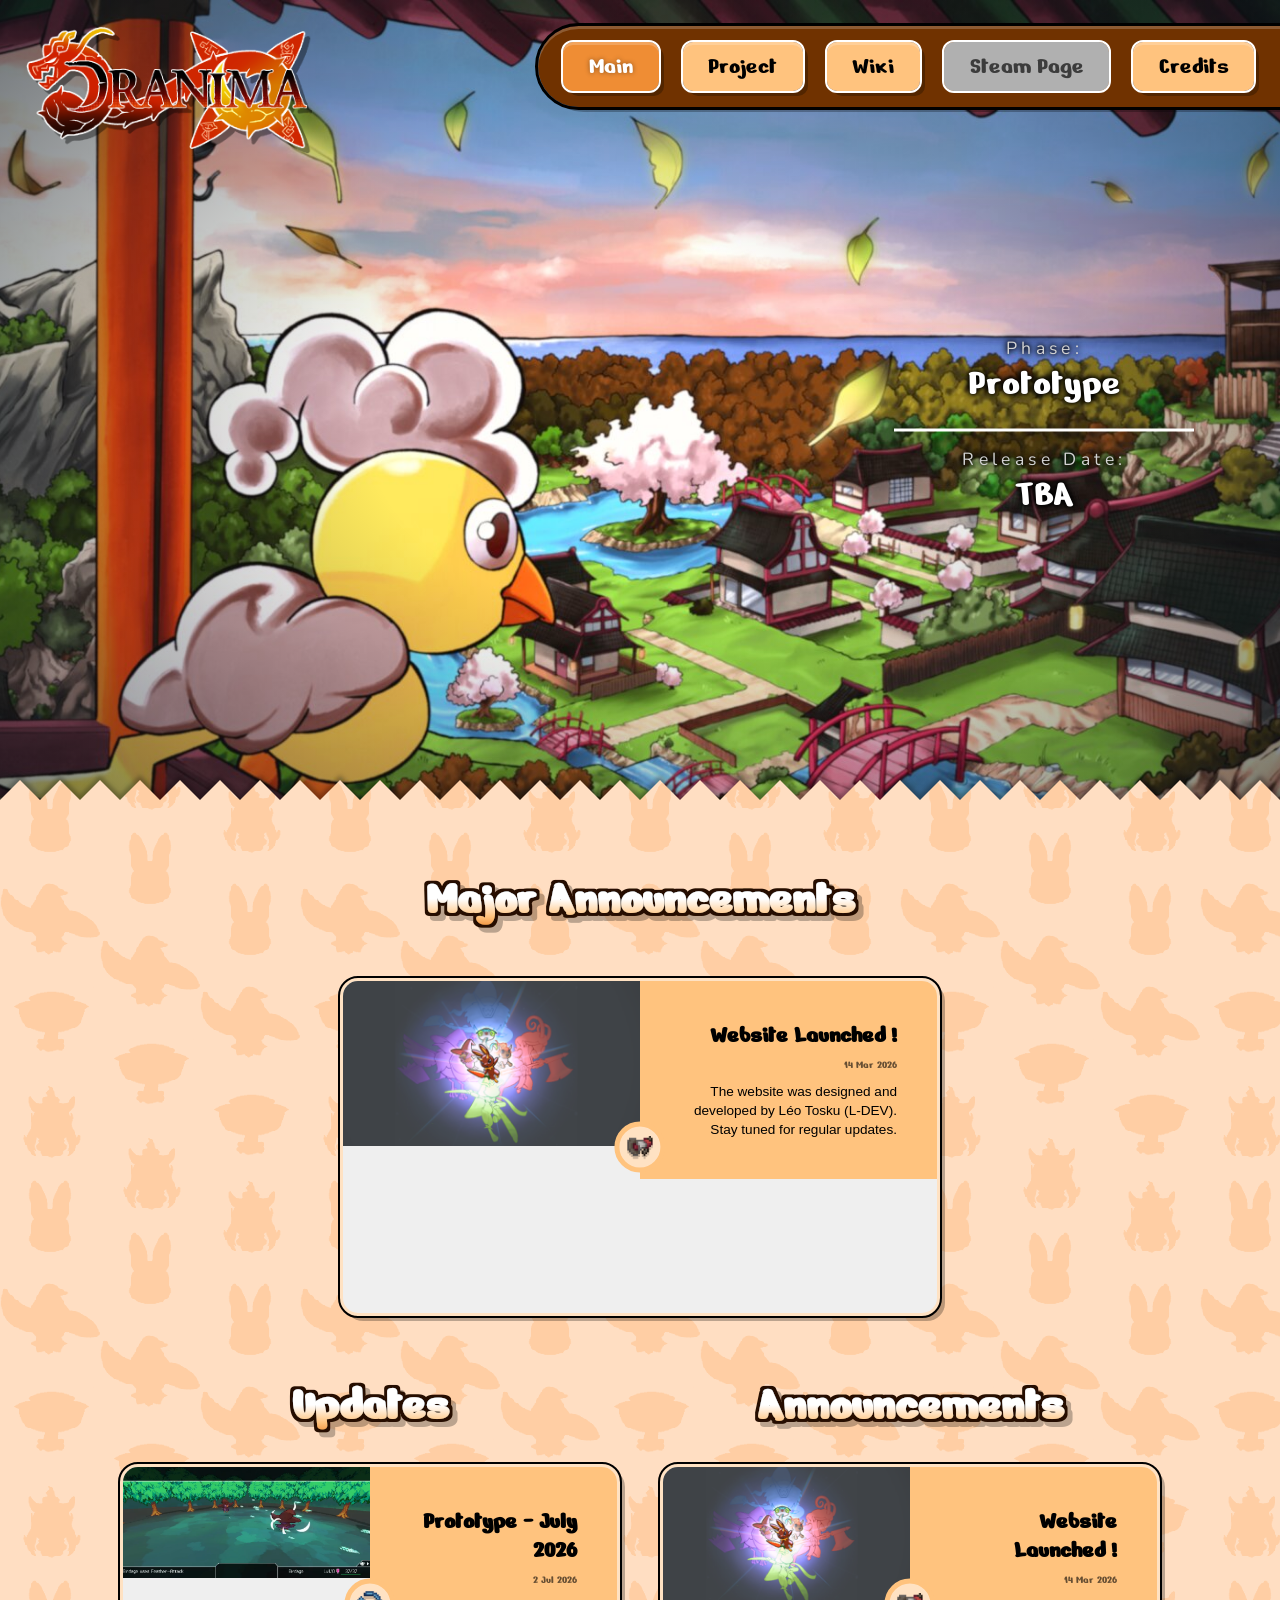
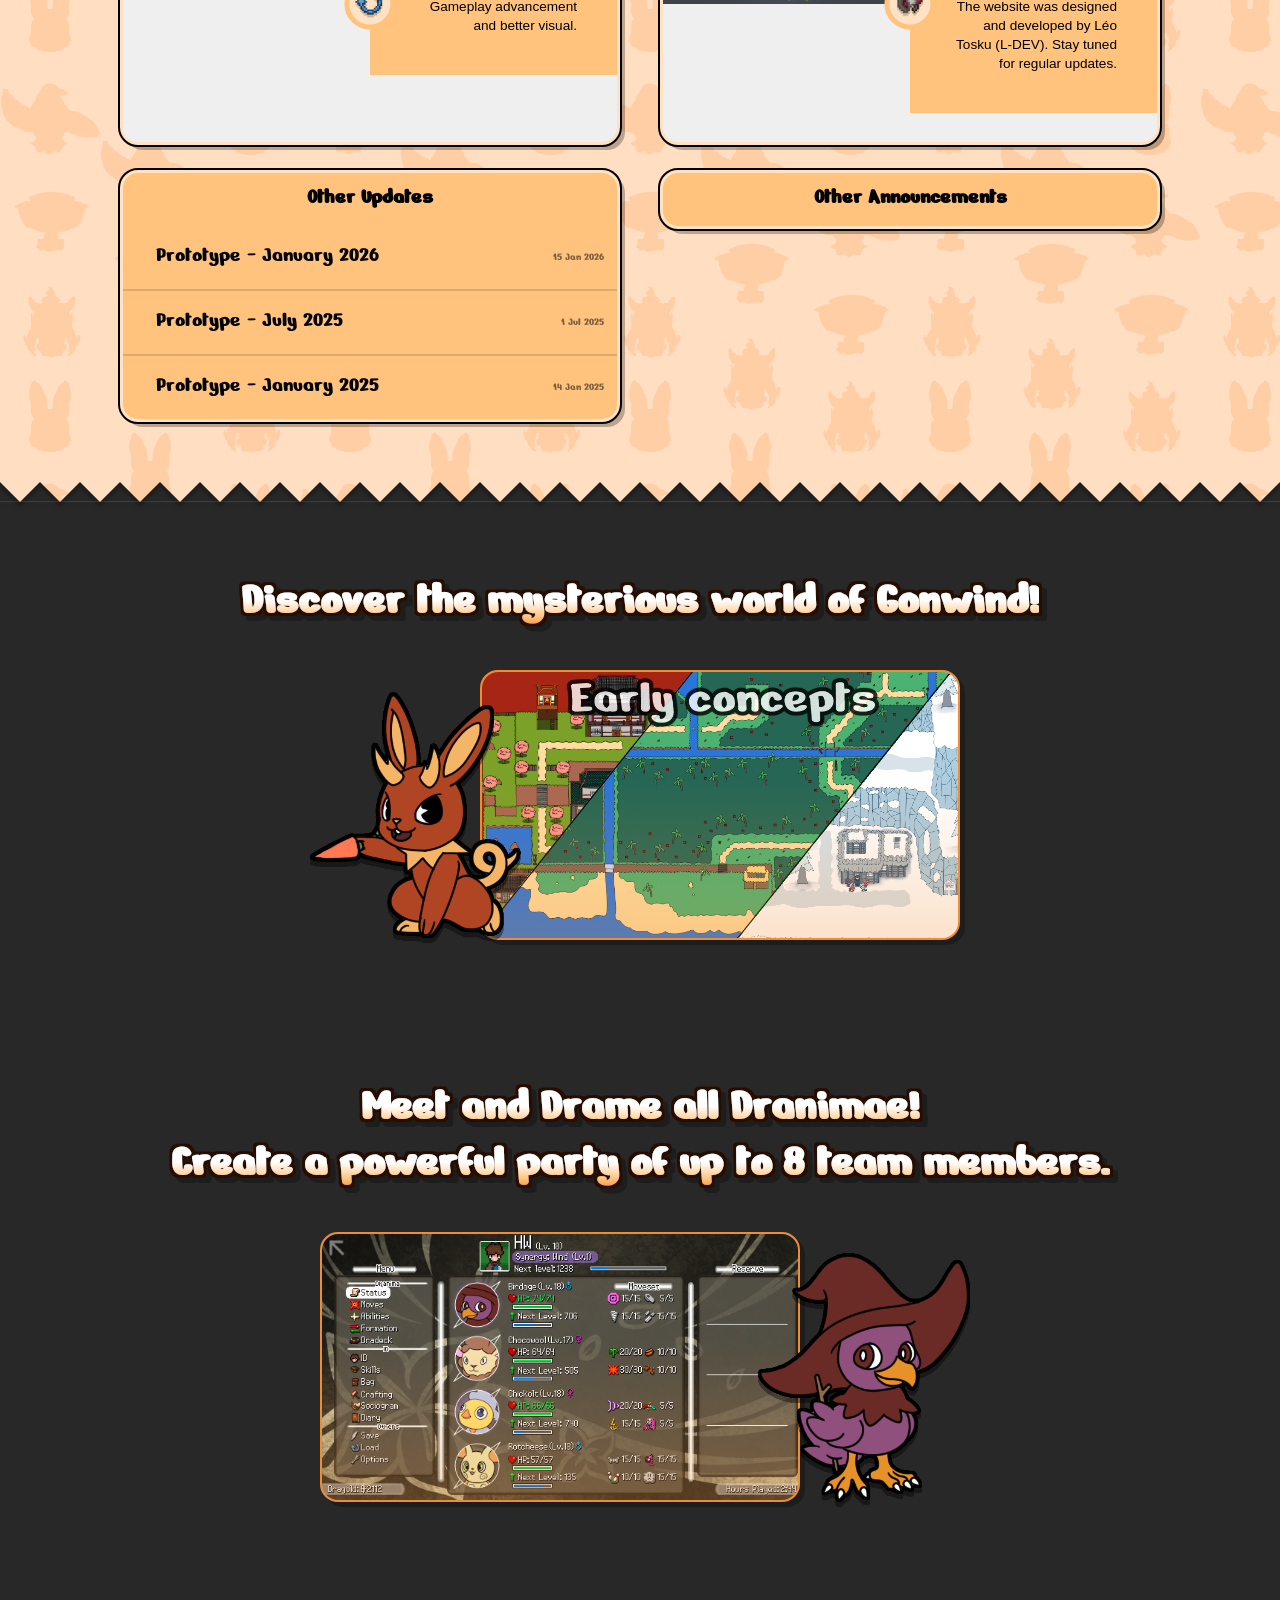
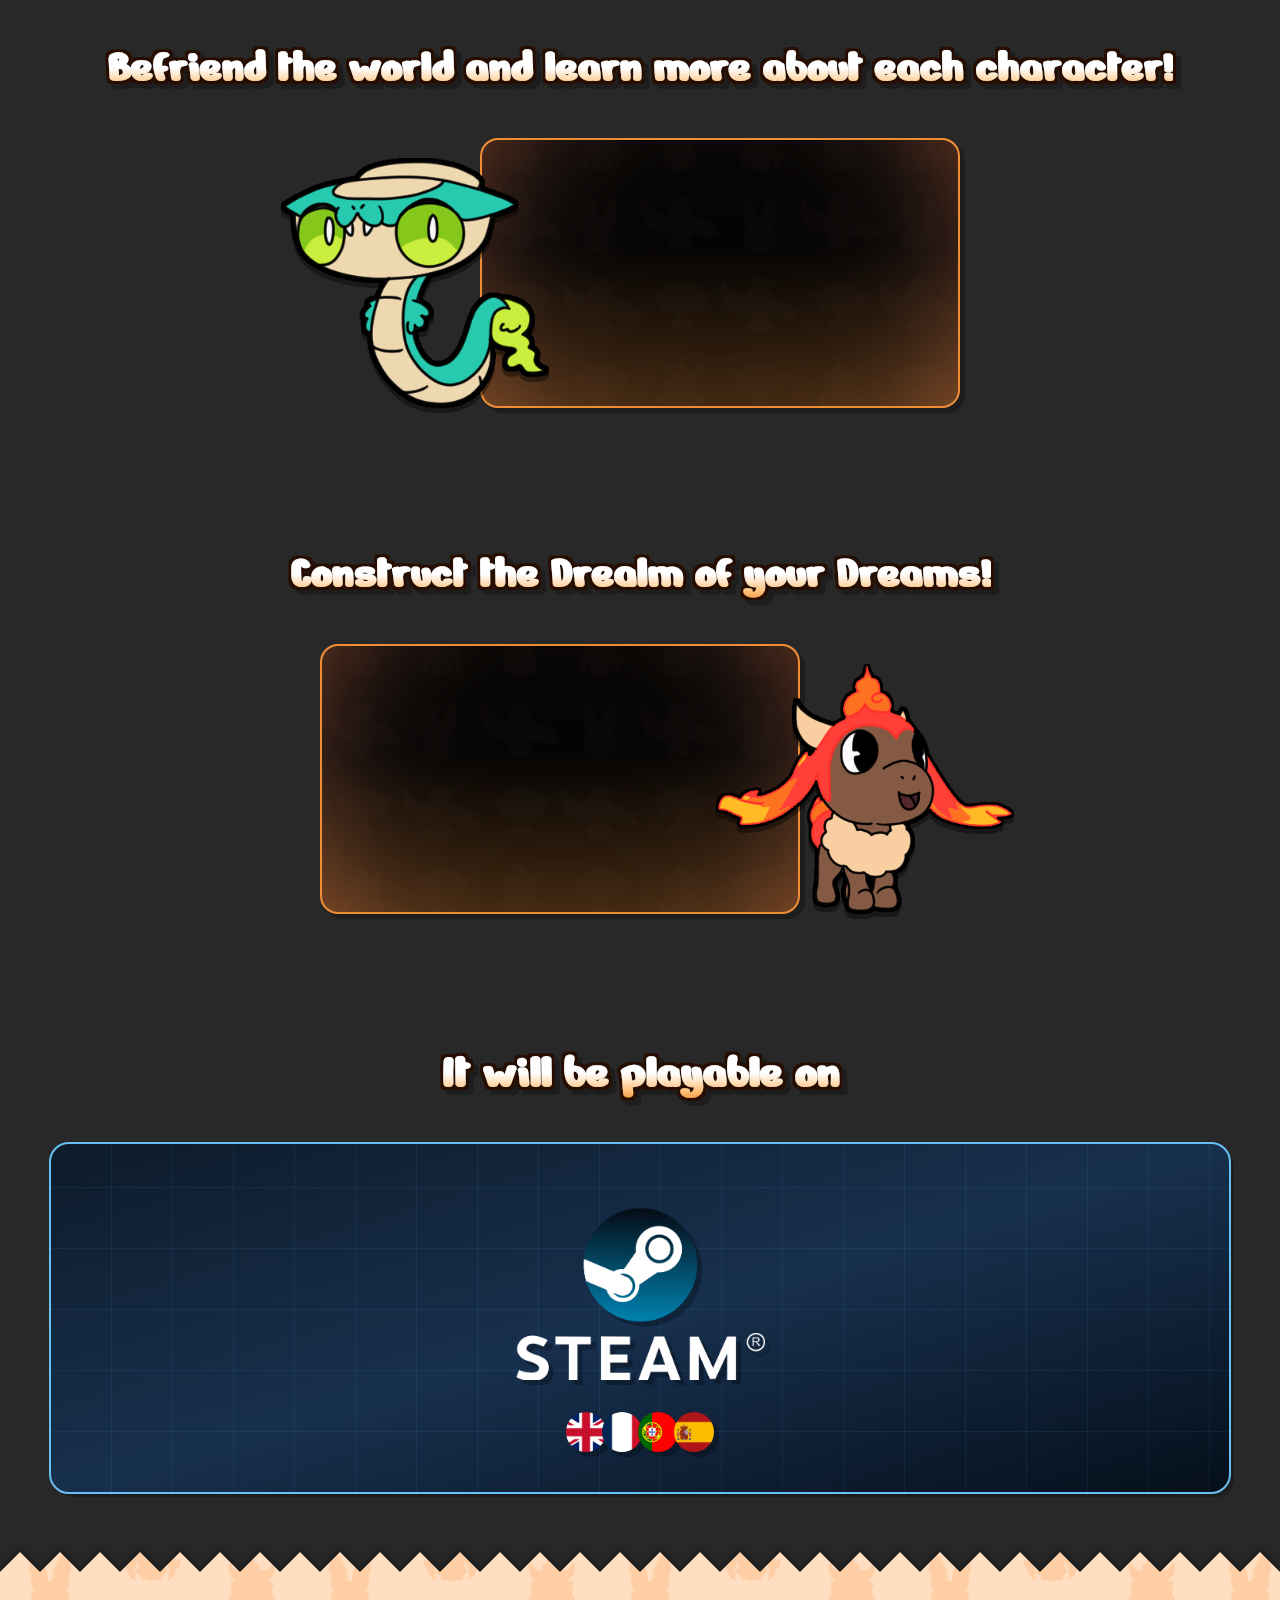
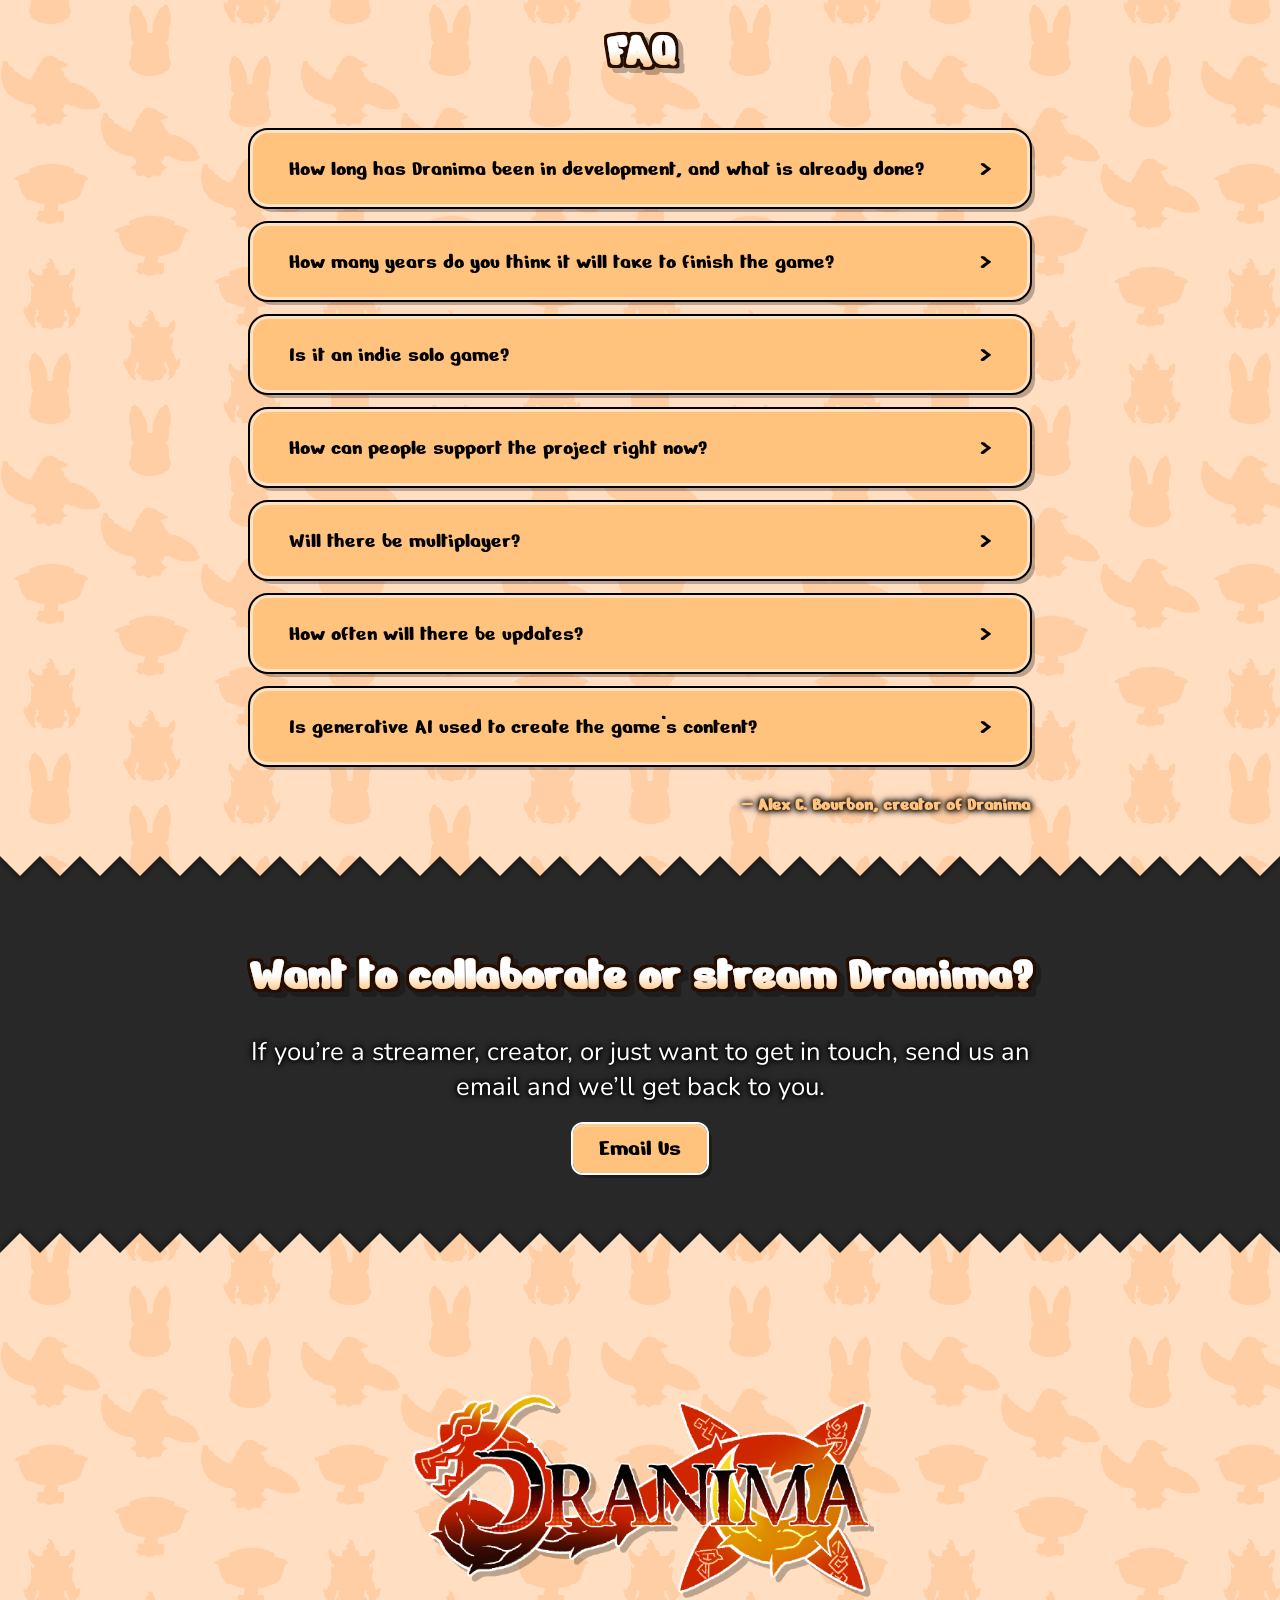
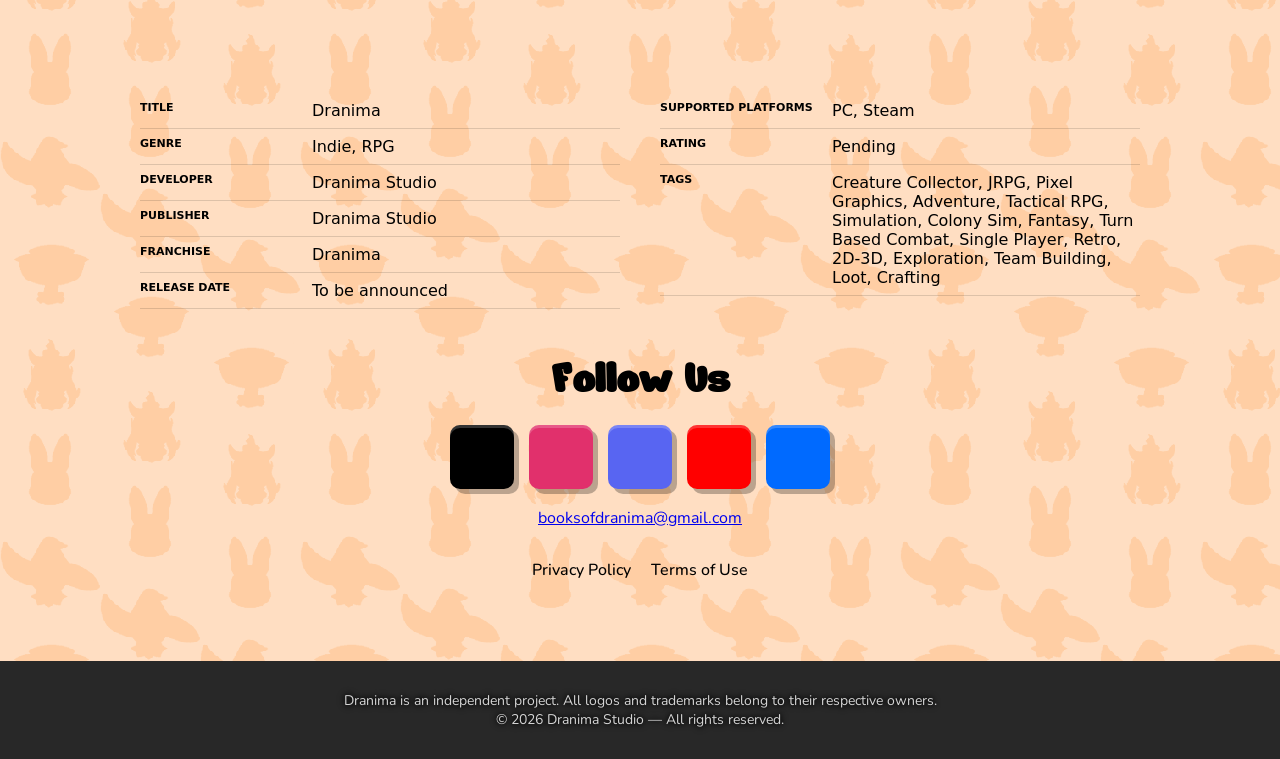
==== commit 06a3e9c4: "fixé un typo" ====
--- a/index.html
+++ b/index.html
@@ -140,13 +140,13 @@
     <!-- ====== SCREENSHOTS ====== -->
     <section class="section-screenshots" id="screenshots">
         <article class="screenshot-showcase">
-            <h2 class="title screenshot-title">Discover the mysterious world of Conwind!</h2>
+            <h2 class="title screenshot-title">Discover the mysterious world of Gonwind!</h2>
             <div class="screenshot-content">
                 <div class="screenshot-character-wrap">
                     <img class="screenshot-character" src="images/character1.png" alt="Dranima character companion" loading="lazy" decoding="async">
                 </div>
                 <div class="screenshot-card">
-                    <img src="images/world.png" alt="Gameplay screenshot showing the world of Conwind" loading="lazy" decoding="async">
+                    <img src="images/world.png" alt="Gameplay screenshot showing the world of Gonwind" loading="lazy" decoding="async">
                 </div>
             </div>
         </article>
--- a/styles/base.css
+++ b/styles/base.css
@@ -1,377 +1,312 @@
-/* ====== BASE & VARIABLES ====== */
-@import url("https://fonts.googleapis.com/css2?family=Nunito:wght@400;600;700&display=swap");
+@import url(https://fonts.googleapis.com/css2?family=Nunito:wght@400;600;700&display=swap);
+@font-face {
+  font-family: NerkoOne;
+  src: url('../fonts/NerkoOne-Regular.ttf') format('truetype');
+  font-weight: 400;
+  font-style: normal;
+  font-display: block
+}
+html {
+  scroll-behavior: smooth;
+  overflow-x: clip
+}
+:root {
+  --bright-orange: #ffe2c3;
+  --light-orange: #FFC37E;
+  --orange: #EF8D34;
+  --half-orange: #EF8D3440;
+  --bg: #282828;
+  --title-fill: linear-gradient(180deg, #fff 50%, var(--light-orange) 80%, var(--orange) 100%);
+  --shadow-offset: 5px;
+  --shadow-color: #0004;
+  --shadow: var(--shadow-offset) var(--shadow-offset) 0 var(--shadow-color);
+  --text-glow: 0 0 4px #000,0 0 6px #000,0 0 8px #000;
+  --inset-shadow: inset 0 3px 0 0 rgba(255, 255, 255, 0.2);
+  --radius: 18px;
+  --radius-pill: 100px;
+  --radius-small: 10px;
+  --content-max: 1920px;
+  --section-side-padding: clamp(20px, 4vw, 80px);
+  --section-max-width: clamp(320px, calc(100vw - 2 * var(--section-side-padding)), var(--content-max))
+}
+*,
+::after,
+::before {
+  box-sizing: border-box;
+  margin: 0;
+  padding: 0
+}
+body {
+  position: relative;
+  font-family: Nunito,sans-serif;
+  color: #fff;
+  background-color: var(--bg);
+  overflow-x: clip;
+  z-index: 0
+}
+body::before {
+  content: '';
+  position: fixed;
+  top: 0;
+  left: 50%;
+  transform: translateX(-50%);
+  width: 100vw;
+  height: 100vh;
+  filter: blur(10px) brightness(.6) saturate(1.2);
+  background-image: url("../images/bg.jpg");
+  background-size: 100% 100%,100vw 100vh;
+  background-position: center,center;
+  background-repeat: no-repeat,no-repeat;
+  background-attachment: fixed,fixed;
+  z-index: -1
+}
+h1,
+h2,
+h3,
+h4,
+h5,
+h6 {
+  font-family: NerkoOne,sans-serif
+}
+.creator-signature,
+dd,
+dt,
+li,
+p {
+  text-shadow: var(--text-glow)
+}
+.title {
+  font-family: NerkoOne,sans-serif;
+  background: var(--title-fill);
+  background-size: 100% 1lh;
+  background-repeat: repeat-y;
+  background-origin: content-box;
+  -webkit-background-clip: text;
+  background-clip: text;
+  color: transparent;
+  -webkit-text-fill-color: transparent;
+  padding: 10px;
+  filter: url("data:image/svg+xml,%3Csvg xmlns='http://www.w3.org/2000/svg'%3E%3Cfilter id='stroke'%3E%3CfeMorphology in='SourceAlpha' operator='dilate' radius='3' result='outline'/%3E%3CfeFlood flood-color='%23261102' result='color'/%3E%3CfeComposite in='color' in2='outline' operator='in' result='stroke'/%3E%3CfeMerge%3E%3CfeMergeNode in='stroke'/%3E%3CfeMergeNode in='SourceGraphic'/%3E%3C/feMerge%3E%3C/filter%3E%3C/svg%3E#stroke") drop-shadow(var(--shadow))
+}
+.sr-only {
+  position: absolute;
+  width: 1px;
+  height: 1px;
+  padding: 0;
+  margin: -1px;
+  overflow: hidden;
+  clip: rect(0,0,0,0);
+  white-space: nowrap;
+  border: 0
+}
+strong {
+  font-weight: bolder;
+  color: var(--light-orange)
+}
+ul {
+  list-style: none;
+  padding-left: 0;
+  display: flex;
+  flex-direction: column
+}
+li {
+  padding-left: 1.25em;
+  position: relative
+}
+li::before {
+  content: "-";
+  position: absolute;
+  left: 0;
+  font-weight: 700
+}
+section {
+  padding-inline: var(--section-side-padding);
+  gap: 30px
+}
+section > * {
+  max-width: var(--section-max-width);
+  margin: 0 auto
+}
+body > section:nth-of-type(2) {
+  margin-top: -80px!important
+}
+h2 {
+  font-size: clamp(28px, 4vw, 48px);
+  text-align: center
+}
+.bg-pattern {
+  background-color: #fff;
+  background-image: url('../images/pattern.png');
+  background-size: 300px 400px;
+  background-repeat: repeat;
+  padding: 80px var(--section-side-padding)
+}
+.bg-pattern :is(p,li,dd,dt) {
+  color: #000;
+  text-shadow: none;
+  -webkit-text-stroke: 0;
+  text-stroke: 0
+}
+.bg-pattern :is(strong) {
+  color: var(--orange);
+  text-shadow: 
+  0 0 4px var(--bright-orange),
+  0 0 12px var(--bright-orange),
+  0 0 30px var(--bright-orange);
+}
 
-@font-face {
-    font-family: 'NerkoOne';
-    src: url('../fonts/NerkoOne-Regular.ttf') format('truetype');
-    font-weight: normal;
-    font-style: normal;
-    /* NerkoOne drives the .title elements, which stack background-clip:text +
-       an SVG stroke filter + drop-shadow. `swap` triggers a re-paint when the
-       font loads that mis-composites that stack (shadow paints over the fill),
-       so use `block` to render the titles once, correctly. */
-    font-display: block;
-}
-
-html {
-    scroll-behavior: smooth;
-    overflow-x: clip;
-}
-
-:root {
-    /* Colors */
-    --bright-orange: #ffe2c3;
-    --light-orange: #FFC37E;
-    --orange: #EF8D34;
-    --half-orange: #EF8D3440;
-    --bg: #282828;
-    --title-fill: linear-gradient(180deg, #fff 50%, var(--light-orange) 80%, var(--orange) 100%);
-
-    /* Shadows */
-    --shadow-offset: 5px;
-    --shadow-color: #0004;
-    --shadow: var(--shadow-offset) var(--shadow-offset) 0 var(--shadow-color);
-    --text-glow: 0 0 4px #000, 0 0 6px #000, 0 0 8px #000;
-    --inset-shadow: inset 0 3px 0 0 rgba(255, 255, 255, 0.2);
-
-    /* Radius */
-    --radius: 18px;
-    --radius-pill: 100px;
-    --radius-small: 10px;
-
-    /* Layout */
-    --content-max: 1920px;
-    --section-side-padding: clamp(20px, 4vw, 80px);
-    --section-max-width: clamp(320px, calc(100vw - 2 * var(--section-side-padding)), var(--content-max));
-}
-
-*, *::before, *::after {
-    box-sizing: border-box;
-    margin: 0;
-    padding: 0;
-}
-
-body {
-    position: relative;
-    font-family: 'Nunito', sans-serif;
-    color: #fff;
-    background-color: var(--bg);
-    overflow-x: clip;
-    z-index: 0;
-}
-
-body::before {
-    content: '';
-    position: fixed;
-    top: 0;
-    left: 50%;
-    transform: translateX(-50%);
-    width: 100vw;
-    height: 100vh;
-    filter: blur(10px) brightness(0.6) saturate(1.2);
-    background-image:  url("../images/bg.jpg");
-    background-size: 100% 100%, 100vw 100vh;
-    background-position: center, center;
-    background-repeat: no-repeat, no-repeat;
-    background-attachment: fixed, fixed;
-    z-index: -1;
-}
-
-h1, h2, h3, h4, h5, h6 {
-    font-family: 'NerkoOne', sans-serif;
-}
-
-p, li, dd, dt, .creator-signature {
-    text-shadow: var(--text-glow);
-}
-
-.title {
-    font-family: 'NerkoOne', sans-serif;
-    background: var(--title-fill);
-    
-    /* Text fill*/
-    background-size: 100% 1lh;
-    background-repeat: repeat-y;
-    background-origin: content-box;
-    -webkit-background-clip: text;
-    background-clip: text;
-    color: transparent;
-    -webkit-text-fill-color: transparent;
-
-    /* Outline and shadow */
-    padding: 10px;
-    filter: 
-        url("data:image/svg+xml,%3Csvg xmlns='http://www.w3.org/2000/svg'%3E%3Cfilter id='stroke'%3E%3CfeMorphology in='SourceAlpha' operator='dilate' radius='3' result='outline'/%3E%3CfeFlood flood-color='%23261102' result='color'/%3E%3CfeComposite in='color' in2='outline' operator='in' result='stroke'/%3E%3CfeMerge%3E%3CfeMergeNode in='stroke'/%3E%3CfeMergeNode in='SourceGraphic'/%3E%3C/feMerge%3E%3C/filter%3E%3C/svg%3E#stroke")
-        drop-shadow(var(--shadow));
-}
-
-.sr-only {
-    position: absolute;
-    width: 1px;
-    height: 1px;
-    padding: 0;
-    margin: -1px;
-    overflow: hidden;
-    clip: rect(0, 0, 0, 0);
-    white-space: nowrap;
-    border: 0;
-}
-
-strong {
-    background-color: var(--orange);
-    padding: 0 5px;
-    border-radius: var(--radius-small);
-    outline: 2px solid var(--light-orange);
-    margin: 0 5px;
-    box-shadow: var(--shadow);
-    color: #000;
-    text-shadow: none!important;
-
-}
-
-em {
-    font-style: italic;
-    opacity: 0.9;
-}
-
-ul {
-    list-style: none;
-    padding-left: 0;
-    display: flex;
-    flex-direction: column;
-}
-
-li {
-    padding-left: 1.25em;
-    position: relative;
-}
-
-li::before {
-    content: "-";
-    position: absolute;
-    left: 0;
-    font-weight: bold;
-}
-
-section {
-    padding-inline: var(--section-side-padding);
-    gap: 30px;
-}
-
-section > * {
-    max-width: var(--section-max-width);
-    margin: 0 auto;
-}
-
-body > section:nth-of-type(2) {
-    margin-top: -80px !important;
-}
-
-h2 {
-    font-size: clamp(28px, 4vw, 48px);
-    text-align: center;
-}
-
-/* ====== LAYOUT ====== */
-
-.bg-pattern {
-    background-color: #fff;
-    background-image: url('../images/pattern.png');
-    background-size: 300px 400px;
-    background-repeat: repeat;
-    padding: 80px var(--section-side-padding);
-}
-
-.bg-pattern :is(p, li, dd, dt, span, a, button, input, textarea, label) {
-    color: #000;
-    text-shadow: none;
-    -webkit-text-stroke: 0;
-    text-stroke: 0;
-}
-
-.bg-pattern strong {
-    box-shadow: none!important;
-}
-
-/* Shared style for “info” sections (wiki invite/disclaimer, project closing, etc.) */
 .info-section {
-    padding-block: 60px;
-    text-align: center;
-}
-
+  padding-block: 60px;
+  text-align: center
+}
 .info-section p {
-    max-width: 780px;
-    margin: 20px auto;
-    font-size: clamp(18px, 2vw, 28px);
-}
-
-
-:is(.spiked, .spiked-top, .spiked-bottom) {
-    position: relative;
-    background: transparent;
-}
-
-:is(.spiked, .spiked-top, .spiked-bottom)::before {
-    content: '';
-    position: absolute;
-    inset: 0;
-    z-index: -1;
-    background-color: #fff;
-    background-image: url('../images/pattern.png');
-    background-size: 300px 400px;
-    background-repeat: repeat;
-}
-
+  max-width: 780px;
+  margin: 20px auto;
+  font-size: clamp(18px, 2vw, 28px)
+}
+:is(.spiked,.spiked-top,.spiked-bottom) {
+  position: relative;
+  background: 0 0
+}
+:is(.spiked,.spiked-top,.spiked-bottom)::before {
+  content: '';
+  position: absolute;
+  inset: 0;
+  z-index: -1;
+  background-color: #fff;
+  background-image: url('../images/pattern.png');
+  background-size: 300px 400px;
+  background-repeat: repeat
+}
 .spiked {
-    filter:
-        drop-shadow(0 var(--shadow-offset) 2px var(--shadow-color))
-        drop-shadow(0 calc(var(--shadow-offset) * -1) 2px var(--shadow-color));
-}
-
+  filter: drop-shadow(0 var(--shadow-offset) 2px var(--shadow-color)) drop-shadow(0 calc(var(--shadow-offset) * -1) 2px var(--shadow-color))
+}
 .spiked::before {
-    -webkit-mask-image: url('../images/spike.svg'), url('../images/spike-bottom.svg'), linear-gradient(black, black);
-    mask-image: url('../images/spike.svg'), url('../images/spike-bottom.svg'), linear-gradient(black, black);
-    -webkit-mask-size: 40px auto, 40px auto, 100% 100%;
-    mask-size: 40px auto, 40px auto, 100% 100%;
-    -webkit-mask-position: top left, bottom left, center;
-    mask-position: top left, bottom left, center;
-    -webkit-mask-repeat: repeat-x, repeat-x, no-repeat;
-    mask-repeat: repeat-x, repeat-x, no-repeat;
-    -webkit-mask-composite: destination-out, destination-out, source-over;
-    mask-composite: exclude;
-}
-
+  -webkit-mask-image: url('../images/spike.svg'),url('../images/spike-bottom.svg'),linear-gradient(black,black);
+  mask-image: url('../images/spike.svg'),url('../images/spike-bottom.svg'),linear-gradient(black,black);
+  -webkit-mask-size: 40px auto,40px auto,100% 100%;
+  mask-size: 40px auto,40px auto,100% 100%;
+  -webkit-mask-position: top left,bottom left,center;
+  mask-position: top left,bottom left,center;
+  -webkit-mask-repeat: repeat-x,repeat-x,no-repeat;
+  mask-repeat: repeat-x,repeat-x,no-repeat;
+  -webkit-mask-composite: destination-out,destination-out,source-over;
+  mask-composite: exclude
+}
 .spiked-top {
-    filter: drop-shadow(0 calc(var(--shadow-offset) * -1) 2px var(--shadow-color));
-}
-
+  filter: drop-shadow(0 calc(var(--shadow-offset) * -1) 2px var(--shadow-color))
+}
 .spiked-top::before {
-    -webkit-mask-image: url('../images/spike.svg'), linear-gradient(black, black);
-    mask-image: url('../images/spike.svg'), linear-gradient(black, black);
-    -webkit-mask-size: 40px auto, 100% 100%;
-    mask-size: 40px auto, 100% 100%;
-    -webkit-mask-position: top left, center;
-    mask-position: top left, center;
-    -webkit-mask-repeat: repeat-x, no-repeat;
-    mask-repeat: repeat-x, no-repeat;
-    -webkit-mask-composite: destination-out, source-over;
-    mask-composite: exclude;
-}
-
+  -webkit-mask-image: url('../images/spike.svg'),linear-gradient(black,black);
+  mask-image: url('../images/spike.svg'),linear-gradient(black,black);
+  -webkit-mask-size: 40px auto,100% 100%;
+  mask-size: 40px auto,100% 100%;
+  -webkit-mask-position: top left,center;
+  mask-position: top left,center;
+  -webkit-mask-repeat: repeat-x,no-repeat;
+  mask-repeat: repeat-x,no-repeat;
+  -webkit-mask-composite: destination-out,source-over;
+  mask-composite: exclude
+}
 .spiked-bottom {
-    filter: drop-shadow(0 var(--shadow-offset) 2px var(--shadow-color));
-}
-
+  filter: drop-shadow(0 var(--shadow-offset) 2px var(--shadow-color))
+}
 .spiked-bottom::before {
-    -webkit-mask-image: url('../images/spike-bottom.svg'), linear-gradient(black, black);
-    mask-image: url('../images/spike-bottom.svg'), linear-gradient(black, black);
-    -webkit-mask-size: 40px auto, 100% 100%;
-    mask-size: 40px auto, 100% 100%;
-    -webkit-mask-position: bottom left, center;
-    mask-position: bottom left, center;
-    -webkit-mask-repeat: repeat-x, no-repeat;
-    mask-repeat: repeat-x, no-repeat;
-    -webkit-mask-composite: destination-out, source-over;
-    mask-composite: exclude;
-}
-
+  -webkit-mask-image: url('../images/spike-bottom.svg'),linear-gradient(black,black);
+  mask-image: url('../images/spike-bottom.svg'),linear-gradient(black,black);
+  -webkit-mask-size: 40px auto,100% 100%;
+  mask-size: 40px auto,100% 100%;
+  -webkit-mask-position: bottom left,center;
+  mask-position: bottom left,center;
+  -webkit-mask-repeat: repeat-x,no-repeat;
+  mask-repeat: repeat-x,no-repeat;
+  -webkit-mask-composite: destination-out,source-over;
+  mask-composite: exclude
+}
 .btn {
-    font-family: 'NerkoOne', cursive;
-    color: #000;
-    background-color: var(--light-orange);
-    box-shadow: var(--shadow), var(--inset-shadow);
-    padding: clamp(6px, 2vw, 10px) clamp(12px, 2vw, 26px);
-    outline: solid 2px #fff;
-    text-decoration: none;
-    font-size: clamp(14px, 2vw, 24px);
-    transition: all 0.2s;
-    border-radius: var(--radius-small);
-    white-space: nowrap;
-    display: inline-flex;
-    align-items: center;
-    justify-content: center;
-}
-
-.btn:hover, .btn.active {
-    background-color: var(--orange);
-    color: #fff;
-    text-shadow: 0 0 5px #0006;
-}
-
+  font-family: NerkoOne,cursive;
+  color: #000;
+  background-color: var(--light-orange);
+  box-shadow: var(--shadow),var(--inset-shadow);
+  padding: clamp(6px,2vw,10px) clamp(12px,2vw,26px);
+  outline: solid 2px #fff;
+  text-decoration: none;
+  font-size: clamp(14px, 2vw, 24px);
+  transition: all .2s;
+  border-radius: var(--radius-small);
+  white-space: nowrap;
+  display: inline-flex;
+  align-items: center;
+  justify-content: center
+}
+.btn.active,
+.btn:hover {
+  background-color: var(--orange);
+  color: #fff;
+  text-shadow: 0 0 5px #0006
+}
 .btn:focus-visible {
-    box-shadow: var(--shadow), var(--inset-shadow), 0 0 0 3px #fff, 0 0 0 6px #000;
-    outline: 2px solid transparent;
-    outline-offset: 2px;
-}
-
+  box-shadow: var(--shadow),var(--inset-shadow),0 0 0 3px #fff,0 0 0 6px #000;
+  outline: 2px solid transparent;
+  outline-offset: 2px
+}
 .btn.disabled {
-    background-color: #b0b0b0;
-    color: #3c3c3c;
-    cursor: not-allowed;
-    pointer-events: none;
-    box-shadow: none;
-    border-color: #888;
-}
-
+  background-color: #b0b0b0;
+  color: #3c3c3c;
+  cursor: not-allowed;
+  pointer-events: none;
+  box-shadow: none;
+  border-color: #888
+}
 .creator-signature {
-    color: var(--light-orange)!important;
-}
-
-/* ====== BACK TO TOP BUTTON ====== */
+  color: var(--light-orange)!important
+}
 #back-to-top {
-    position: fixed;
-    right: 20px;
-    bottom: 20px;
-    width: clamp(44px, 6vh, 64px);
-    cursor: pointer;
-    transform: translateY(120%);
-    opacity: 0;
-    z-index: 999;
-    transition: transform 0.3s, opacity 0.3s;
+  position: fixed;
+  right: 20px;
+  bottom: 20px;
+  width: clamp(44px,6vh,64px);
+  cursor: pointer;
+  transform: translateY(120%);
+  opacity: 0;
+  z-index: 999;
+  transition: transform .3s,opacity .3s
 }
 #back-to-top.show {
-    transform: translateY(0);
-    opacity: 1;
-}
-
+  transform: translateY(0);
+  opacity: 1
+}
 #back-to-top:focus-visible {
-    outline: 3px solid #fff;
-    outline-offset: 2px;
-}
-
-
+  outline: 3px solid #fff;
+  outline-offset: 2px
+}
 .content-img {
-    display: grid;
-    grid-template-columns: repeat(2, 1fr);
-    gap: 12px;
-    margin: 8px 0 32px;
-    width: 100%;
-}
-
+  display: grid;
+  grid-template-columns: repeat(2,1fr);
+  gap: 12px;
+  margin: 8px 0 32px;
+  width: 100%
+}
 .content-img:has(> img:only-child) {
-    grid-template-columns: 1fr;
-}
-
+  grid-template-columns: 1fr
+}
 .content-img img {
-    width: 100%;
-    height: auto;
-    object-fit: cover;
-}
-
-/* When a modal/popup is active, prevent the body from scrolling */
+  width: 100%;
+  height: auto;
+  object-fit: cover
+}
 .body--modal-open {
-    overflow: hidden;
-}
-
-/* ====== REDUCED MOTION ====== */
-@media (prefers-reduced-motion: reduce) {
-    html {
-        scroll-behavior: auto;
-    }
-
-    *, *::before, *::after {
-        animation-duration: 0.01ms !important;
-        animation-iteration-count: 1 !important;
-        transition-duration: 0.01ms !important;
-    }
-}
+  overflow: hidden
+}
+@media (prefers-reduced-motion:reduce) {
+  html {
+    scroll-behavior: auto
+  }
+  *,
+  ::after,
+  ::before {
+    animation-duration: 0s!important;
+    animation-iteration-count: 1!important;
+    transition-duration: 0s!important
+  }
+}
--- a/styles/loader.css
+++ b/styles/loader.css
@@ -1,89 +1,113 @@
-/* ====== LOADER ====== */
 #loader {
-    position: fixed;
-    inset: 0;
-    z-index: 9999;
-    display: flex;
-    flex-direction: column;
-    align-items: center;
-    justify-content: center;
-    gap: 20px;
-    overflow: hidden;
-    opacity: 0;
-    pointer-events: none;
-
-    /* background pattern + spikes */
-    background-image: url('../images/pattern.png');
-    background-size: 300px 400px;
+  position: fixed;
+  inset: 0;
+  z-index: 9999;
+  display: flex;
+  flex-direction: column;
+  align-items: center;
+  justify-content: center;
+  gap: 20px;
+  overflow: hidden;
+  opacity: 0;
+  pointer-events: none;
+  background-image: url('../images/pattern.png');
+  background-size: 300px 400px
 }
-
-
 #loader.loader-visible {
-    opacity: 1;
-    pointer-events: auto;
+  opacity: 1;
+  pointer-events: auto
 }
-
 #loader.loader-exit {
-    animation: loader-fade-out 0.9s ease forwards;
+  animation: loader-fade-out .9s ease forwards
 }
-
 @keyframes loader-fade-out {
-    from { opacity: 1; }
-    to { opacity: 0; }
+  from {
+    opacity: 1
+  }
+  to {
+    opacity: 0
+  }
 }
-
 #loader .loader-content {
-    position: relative;
-    z-index: 1;
-    display: flex;
-    flex-direction: column;
-    align-items: center;
-    gap: 25px;
+  position: relative;
+  z-index: 1;
+  display: flex;
+  flex-direction: column;
+  align-items: center;
+  gap: 25px
 }
-
 #loader.loader-exit .loader-content {
-    animation: loader-content-out 0.4s ease forwards;
+  animation: loader-content-out .4s ease forwards
 }
-
 @keyframes loader-content-out {
-    from { opacity: 1; }
-    to { opacity: 0; }
+  from {
+    opacity: 1
+  }
+  to {
+    opacity: 0
+  }
 }
-
 .loader-spinner {
-    position: relative;
-    width: 130px;
-    height: 130px;
+  position: relative;
+  width: 130px;
+  height: 130px
 }
-
 .loader-dot {
-    position: absolute;
-    width: 22px;
-    height: 22px;
+  position: absolute;
+  width: 22px;
+  height: 22px;
+  background-color: var(--light-orange);
+  box-shadow: var(--shadow),var(--inset-shadow);
+  outline: solid 2px #fff;
+  border-radius: var(--radius-small);
+  animation: loader-dot-pulse 1s ease calc(var(--i) * -.125s) infinite
+}
+.loader-dot[style*="--i:0"] {
+  top: 0;
+  left: 54px
+}
+.loader-dot[style*="--i:1"] {
+  top: 15px;
+  left: 93px
+}
+.loader-dot[style*="--i:2"] {
+  top: 54px;
+  left: 108px
+}
+.loader-dot[style*="--i:3"] {
+  top: 93px;
+  left: 93px
+}
+.loader-dot[style*="--i:4"] {
+  top: 108px;
+  left: 54px
+}
+.loader-dot[style*="--i:5"] {
+  top: 93px;
+  left: 15px
+}
+.loader-dot[style*="--i:6"] {
+  top: 54px;
+  left: 0
+}
+.loader-dot[style*="--i:7"] {
+  top: 15px;
+  left: 15px
+}
+@keyframes loader-dot-pulse {
+  0%,
+  100% {
     background-color: var(--light-orange);
-    box-shadow: var(--shadow), var(--inset-shadow);
-    outline: solid 2px #fff;
-    border-radius: var(--radius-small);
-    animation: loader-dot-pulse 1s ease calc(var(--i) * -0.125s) infinite;
+    transform: scale(.8)
+  }
+  50% {
+    background-color: var(--orange);
+    transform: scale(1)
+  }
 }
-
-.loader-dot[style*="--i:0"] { top: 0px; left: 54px; }
-.loader-dot[style*="--i:1"] { top: 15px; left: 93px; }
-.loader-dot[style*="--i:2"] { top: 54px; left: 108px; }
-.loader-dot[style*="--i:3"] { top: 93px; left: 93px; }
-.loader-dot[style*="--i:4"] { top: 108px; left: 54px; }
-.loader-dot[style*="--i:5"] { top: 93px; left: 15px; }
-.loader-dot[style*="--i:6"] { top: 54px; left: 0px; }
-.loader-dot[style*="--i:7"] { top: 15px; left: 15px; }
-
-@keyframes loader-dot-pulse {
-    0%, 100% { background-color: var(--light-orange); transform: scale(.8); }
-    50% { background-color: var(--orange); transform: scale(1); }
-}
-
 .loader-text {
-    font-family: 'NerkoOne', cursive;
-    font-size: 3rem;
-    color: #000;
-    text-shadow: var(--shadow);
-}
+  font-family: NerkoOne,cursive;
+  font-size: 3rem;
+  color: #000;
+  text-shadow: var(--shadow)
+}
--- a/styles/navbar.css
+++ b/styles/navbar.css
@@ -1,90 +1,78 @@
 .navbar {
-    display: flex;
-    justify-content: space-between;
-    align-items: flex-start;
-    background-color: transparent;
-    padding: clamp(20px, 2vw, 50px) 0 0 clamp(20px, 2vw, 50px);
-    position: absolute;
-    top: 0;
-    left: 0;
-    right: 0;
-    max-width: var(--content-max);
-    margin: 0 auto;
-    z-index: 100;
-    font-family: 'NerkoOne', cursive;
+  display: flex;
+  justify-content: space-between;
+  align-items: flex-start;
+  background-color: transparent;
+  padding: clamp(20px,2vw,50px) 0 0 clamp(20px,2vw,50px);
+  position: absolute;
+  top: 0;
+  left: 0;
+  right: 0;
+  max-width: var(--content-max);
+  margin: 0 auto;
+  z-index: 100;
+  font-family: NerkoOne,cursive
 }
-
 .navbar-logo {
-    display: flex;
-    align-items: center;
-    width: clamp(180px, 22vw, 400px);
+  display: flex;
+  align-items: center;
+  width: clamp(180px,22vw,400px)
 }
-
 .navbar-logo img {
-    width: 100%;
-    object-fit: contain;
-    filter: drop-shadow(5px 5px 0 #0006);
+  width: 100%;
+  object-fit: contain;
+  filter: drop-shadow(5px 5px 0 #0006)
 }
-
 .navbar-links {
-    display: flex;
-    gap: clamp(10px, 2vw, 24px);
-    align-items: center;
-    padding: clamp(8px, 2vw, 16px) clamp(14px, 2vw, 30px);
-    background-color: #703200;
-    border-radius: var(--radius-pill) 0 0 var(--radius-pill);
-    outline: solid 3px #000;
-    max-height: fit-content;
-    box-shadow: var(--shadow), var(--inset-shadow);
-    flex-wrap: wrap;
+  display: flex;
+  gap: clamp(10px,2vw,24px);
+  align-items: center;
+  padding: clamp(8px,2vw,16px) clamp(14px,2vw,30px);
+  background-color: #703200;
+  border-radius: var(--radius-pill) 0 0 var(--radius-pill);
+  outline: solid 3px #000;
+  max-height: fit-content;
+  box-shadow: var(--shadow),var(--inset-shadow);
+  flex-wrap: wrap
 }
-
 .navbar-toggle {
-    display: none !important;
-    align-items: center;
-    justify-content: center;
-    width: clamp(44px, 10vw, 56px);
-    height: clamp(44px, 10vw, 56px);
-    padding: 0;
-    background-color: var(--light-orange);
-    border-radius: var(--radius-small);
-    outline: solid 2px #000;
-    box-shadow: var(--shadow), var(--inset-shadow);
-    color: #000;
-    z-index: 10003 !important;
+  display: none!important;
+  align-items: center;
+  justify-content: center;
+  width: clamp(44px,10vw,56px);
+  height: clamp(44px,10vw,56px);
+  padding: 0;
+  background-color: var(--light-orange);
+  border-radius: var(--radius-small);
+  outline: solid 2px #000;
+  box-shadow: var(--shadow),var(--inset-shadow);
+  color: #000;
+  z-index: 10003!important
 }
-
 .navbar-toggle i {
-    font-size: clamp(18px, 2.5vw, 24px);
-    color: inherit;
+  font-size: clamp(18px, 2.5vw, 24px);
+  color: inherit
 }
-
-/* Keep hover styling only when the menu is open */
-.navbar-toggle:not([aria-expanded="true"]):hover {
-    background-color: var(--light-orange);
-    color: #000;
-    text-shadow: none;
+.navbar-toggle:not([aria-expanded=true]):hover {
+  background-color: var(--light-orange);
+  color: #000;
+  text-shadow: none
 }
-
 .navbar-menu-mobile {
-  position: fixed !important;
+  position: fixed!important;
   inset: 0;
-  z-index: 10002 !important;
-  height: 100dvh !important;
+  z-index: 10002!important;
+  height: 100dvh!important;
   padding: 0;
   overflow: hidden;
-
-  display: flex !important;
+  display: flex!important;
   flex-direction: column;
-
   background-color: transparent;
-
   opacity: 0;
   visibility: hidden;
   pointer-events: none;
-  transition: opacity 0.3s ease, visibility 0.3s ease;
+  transition: opacity .3s ease,visibility .3s ease
 }
-
 .navbar-menu-mobile__inner {
   width: 100%;
   height: 100%;
@@ -94,67 +82,58 @@
   flex-direction: column;
   align-items: center;
   justify-content: center;
-  gap: clamp(16px, 2.5vw, 24px);
-  padding: clamp(80px, 15vh, 120px) var(--section-side-padding) clamp(40px, 8vh, 80px);
+  gap: clamp(16px,2.5vw,24px);
+  padding: clamp(80px,15vh,120px) var(--section-side-padding) clamp(40px,8vh,80px);
   transform: translateY(-100vh);
-  transition: transform 0.5s cubic-bezier(0.16, 1, 0.3, 1);
+  transition: transform .5s cubic-bezier(.16, 1, .3, 1)
 }
-
 .navbar-menu-mobile__inner .btn {
-  width: min(100%, 320px);
-  text-align: center;
+  width: min(100%,320px);
+  text-align: center
 }
-
 .navbar-menu-mobile.open {
   opacity: 1;
   visibility: visible;
-  pointer-events: auto;
+  pointer-events: auto
 }
-
 .navbar-menu-mobile.open .navbar-menu-mobile__inner {
-  transform: translateY(0);
+  transform: translateY(0)
 }
-
-@media (max-width: 720px) {
-    .navbar-menu-mobile__inner a {
-        font-size: 2rem!important;
-    }
-
-    .navbar {
-        position: absolute;
-        top: 0;
-        left: 0;
-        right: 0;
-        padding: clamp(10px, 4vw, 20px);
-        background-color: transparent;
-        justify-content: flex-start;
-    }
-
-    .navbar-logo {
-        margin-top: 10px;
-        width: clamp(120px, 40vw, 200px);
-    }
-
-    .navbar-toggle {
-        display: inline-flex !important;
-        position: fixed !important;
-        top: 15px !important;
-        right: 15px !important;
-        margin-right: 0 !important;
-        width: clamp(46px, 12vw, 56px) !important;
-        height: clamp(46px, 12vw, 56px) !important;
-        padding: 0;
-        border-radius: var(--radius-small) !important;
-        outline: solid 2px #000 !important;
-        background-color: var(--light-orange);
-        color: #000;
-    }
-
-    .navbar-links {
-        display: none;
-    }
-
-    .navbar-menu-mobile {
-        flex-direction: column;
-    }
+@media (max-width:720px) {
+  .navbar-menu-mobile__inner a {
+    font-size: 2rem!important
+  }
+  .navbar {
+    position: absolute;
+    top: 0;
+    left: 0;
+    right: 0;
+    padding: clamp(10px,4vw,20px);
+    background-color: transparent;
+    justify-content: flex-start
+  }
+  .navbar-logo {
+    margin-top: 10px;
+    width: clamp(120px,40vw,200px)
+  }
+  .navbar-toggle {
+    display: inline-flex!important;
+    position: fixed!important;
+    top: 15px!important;
+    right: 15px!important;
+    margin-right: 0!important;
+    width: clamp(46px,12vw,56px)!important;
+    height: clamp(46px,12vw,56px)!important;
+    padding: 0;
+    border-radius: var(--radius-small)!important;
+    outline: solid 2px #000!important;
+    background-color: var(--light-orange);
+    color: #000
+  }
+  .navbar-links {
+    display: none
+  }
+  .navbar-menu-mobile {
+    flex-direction: column
+  }
 }
--- a/styles/hero.css
+++ b/styles/hero.css
@@ -1,117 +1,105 @@
-/* ====== HERO ====== */
 .hero {
-    min-height: 860px;
+  min-height: 860px;
+  width: 100%;
+  margin: 0 auto;
+  background: radial-gradient(transparent 30%,rgba(8,17,26,.6)),url('../images/bg.jpg') no-repeat center center/cover;
+  display: flex;
+  justify-content: flex-start;
+  align-items: center;
+  overflow: hidden;
+  position: relative
+}
+.hero.hero-credits {
+  justify-content: center;
+  padding: 20px;
+  overflow: visible;
+  flex-direction: column
+}
+.hero-info {
+  position: absolute;
+  right: max(0px,calc((100% - var(--content-max))/ 2));
+  top: 50%;
+  transform: translateY(-50%);
+  display: flex;
+  flex-direction: column;
+  align-items: center;
+  justify-content: center;
+  flex-shrink: 0;
+  width: 420px;
+  max-width: 100%;
+  color: #fff;
+  text-align: center;
+  padding-inline-end: var(--section-side-padding);
+  z-index: 2
+}
+.hero-label {
+  font-size: clamp(.75rem, 2.2vw, 1.1rem);
+  letter-spacing: .25em;
+  text-shadow: var(--text-glow);
+  color: #d3d3d3
+}
+.hero-value {
+  font-family: NerkoOne,cursive;
+  font-size: clamp(1.75rem, 5vw, 2.4rem);
+  margin-bottom: 8px;
+  text-shadow: var(--text-glow)
+}
+.hero-divider {
+  width: 100%;
+  max-width: 300px;
+  border: none;
+  border-top: 3px solid #fff;
+  margin: 15px;
+  box-shadow: 0 4px 16px rgba(0,0,0,.7)
+}
+.title-box {
+  position: relative;
+  display: flex;
+  align-items: center;
+  justify-content: center;
+  margin: auto;
+  width: clamp(200px,55vw,260px);
+  height: clamp(200px,55vw,260px);
+  transform: translateY(10%);
+  filter: drop-shadow(var(--shadow))
+}
+.title-box h1.title {
+  position: relative;
+  z-index: 1;
+  margin: 0;
+  font-size: clamp(75px, 8vw, 104px);
+  background-image: linear-gradient(white,#fff)
+}
+.title-star {
+  position: absolute;
+  inset: 0;
+  margin: auto;
+  animation: star-spin 30s linear infinite
+}
+@keyframes star-spin {
+  from {
+    transform: rotate(0)
+  }
+  to {
+    transform: rotate(360deg)
+  }
+}
+@media (max-width:720px) {
+  .hero {
+    min-height: 500px;
+    background-position: center center
+  }
+  .hero-info {
+    left: 50%;
+    transform: translate(-50%,-50%);
+    top: 65%;
     width: 100%;
-    margin: 0 auto;
-    background: radial-gradient( transparent 30%, rgba(8, 17, 26, 0.6)),
-                url('../images/bg.jpg') no-repeat center center / cover;
-    display: flex;
-    justify-content: flex-start;
-    align-items: center;
-    overflow: hidden;
-    position: relative;
-}
-
-.hero.hero-credits {
-    justify-content: center;
-    padding: 20px;
-    overflow: visible;
-    flex-direction: column;
-}
-
-.hero-info {
-    position: absolute;
-    right: max(0px, calc((100% - var(--content-max)) / 2));
-    top: 50%;
-    transform: translateY(-50%);
-    display: flex;
-    flex-direction: column;
-    align-items: center;
-    justify-content: center;
-    flex-shrink: 0;
-    width: 420px;
-    max-width: 100%;
-    color: #fff;
-    text-align: center;
-    padding-inline-end: var(--section-side-padding);
-    z-index: 2;
-}
-
-.hero-label {
-    font-size: clamp(0.75rem, 2.2vw, 1.1rem);
-    letter-spacing: 0.25em;
-    text-shadow: var(--text-glow);
-    color: lightgray;
-}
-
-.hero-value {
-    font-family: 'NerkoOne', cursive;
-    font-size: clamp(1.75rem, 5vw, 2.4rem);
-    margin-bottom: 8px;
-    text-shadow: var(--text-glow);
-}
-
-.hero-divider {
-    width: 100%;
-    max-width: 300px;
-    border: none;
-    border-top: 3px solid #ffffff;
-    margin: 15px;
-    box-shadow: 0 4px 16px rgba(0, 0, 0, 0.7);
-}
-
-
-.title-box {
-    position: relative;
-    display: flex;
-    align-items: center;
-    justify-content: center;
-    margin: auto;
-    width: clamp(200px, 55vw, 260px);
-    height: clamp(200px, 55vw, 260px);
-    transform: translateY(10%);
-    filter: drop-shadow(var(--shadow));
-}
-
-.title-box h1.title {
-    position: relative;
-    z-index: 1;
-    margin: 0;
-    font-size: clamp(75px, 8vw, 104px);
-    background-image: linear-gradient(white, white);
-}
-
-.title-star {
-    position: absolute;
-    inset: 0;
-    margin: auto;
-    animation: star-spin 30s linear infinite;
-}
-
-@keyframes star-spin {
-    from { transform: rotate(0deg); }
-    to { transform: rotate(360deg); }
-}
-
-@media (max-width: 720px) {
-    .hero {
-        min-height: 500px;
-        background-position: center center;
-    }
-
-    .hero-info {        
-        left: 50%;
-        transform: translate(-50%, -50%);      
-        top: 65%;  
-        width: 100%;
-        padding-inline-start: 0;
-    }
-
-    .hero-divider {
-        max-width: 200px;
-    }
-
-    .title-star {
-        height: 80%;
-    }
-}
+    padding-inline-start: 0
+  }
+  .hero-divider {
+    max-width: 200px
+  }
+  .title-star {
+    height: 80%
+  }
+}
--- a/styles/footer.css
+++ b/styles/footer.css
@@ -1,132 +1,109 @@
 .dranima-footer {
-    padding: 60px 20px;
-    color: #000;
+  padding: 60px 20px;
+  color: #000
 }
-
 .footer-disclaimer {
-    padding: 30px 20px;
-    color: #fff;
-    background-color: var(--bg);
+  padding: 30px 20px;
+  color: #fff;
+  background-color: var(--bg)
 }
-
 .footer-disclaimer p {
-    text-align: center;
-    font-size: 14px;
-    opacity: 0.8;
-    margin: 0;
+  text-align: center;
+  font-size: 14px;
+  opacity: .8;
+  margin: 0
 }
-
 .footer-inner {
-    max-width: 1000px;
-    margin: 0 auto;
+  max-width: 1000px;
+  margin: 0 auto
 }
-
 .footer-logo {
-    display: flex;
-    justify-content: center;
-    margin: 100px 0;
-    filter: drop-shadow(var(--shadow));
+  display: flex;
+  justify-content: center;
+  margin: 100px 0;
+  filter: drop-shadow(var(--shadow))
 }
-
 .footer-logo img {
-    max-height: clamp(140px, 20vw, 200px);
-    width: auto;
+  max-height: clamp(140px,20vw,200px);
+  width: auto
 }
-
 .footer-grid {
-    display: grid;
-    grid-template-columns: repeat(auto-fit, minmax(260px, 1fr));
-    gap: clamp(20px, 4vw, 40px);
-    margin-bottom: 40px;
-    font-family: system-ui, -apple-system, BlinkMacSystemFont, "Segoe UI", sans-serif;
+  display: grid;
+  grid-template-columns: repeat(auto-fit,minmax(260px,1fr));
+  gap: clamp(20px,4vw,40px);
+  margin-bottom: 40px;
+  font-family: system-ui,-apple-system,BlinkMacSystemFont,"Segoe UI",sans-serif
 }
-
 .info-group {
-    display: flex;
-    border-bottom: 1px solid #0002;
-    padding: 8px 0;
-    gap: 12px;
+  display: flex;
+  border-bottom: 1px solid #0002;
+  padding: 8px 0;
+  gap: 12px
 }
-
 .info-group dt {
-    width: min(160px, 35vw);
-    font-weight: bold;
-    text-transform: uppercase;
-    font-size: 11px;
+  width: min(160px,35vw);
+  font-weight: 700;
+  text-transform: uppercase;
+  font-size: 11px
 }
-
 .info-group dd {
-    margin: 0;
-    flex: 1;
+  margin: 0;
+  flex: 1
 }
-
 .footer-brand-zone {
-    display: flex;
-    flex-direction: column;
-    justify-content: center;
-    align-items: center;
-    gap: 18px;
-    margin-bottom: 30px;
+  display: flex;
+  flex-direction: column;
+  justify-content: center;
+  align-items: center;
+  gap: 18px;
+  margin-bottom: 30px
 }
-
 .social-icons {
-    display: flex;
-    gap: 15px;
+  display: flex;
+  gap: 15px
 }
-
 .social-link {
-    width: clamp(44px, 12vw, 64px);
-    height: clamp(44px, 12vw, 64px);
-    display: grid;
-    place-items: center;
-    border-radius: var(--radius-small);
-    box-shadow: var(--shadow), var(--inset-shadow);
-    font-size: clamp(1.25rem, 3.5vw, 1.75rem);
-    text-decoration: none;
+  width: clamp(44px,12vw,64px);
+  height: clamp(44px,12vw,64px);
+  display: grid;
+  place-items: center;
+  border-radius: var(--radius-small);
+  box-shadow: var(--shadow),var(--inset-shadow);
+  font-size: clamp(1.25rem, 3.5vw, 1.75rem);
+  text-decoration: none
 }
-
 .social-link:hover {
-    filter: brightness(0.9);
+  filter: brightness(.9)
 }
-
 .social--twitter {
-    background: #000000;
+  background: #000
 }
-
 .social--instagram {
-    background: #E1306C;
+  background: #e1306c
 }
-
 .social--youtube {
-    background: #FF0000;
+  background: red
 }
-
 .social--discord {
-    background: #5865F2;
+  background: #5865f2
 }
-
 .social--bluesky {
-    background: #006AFF;
+  background: #006aff
 }
-
 .social-link i {
-    color: #fff;
+  color: #fff
 }
-
-/* Legal & Copyright */
 .footer-legal {
-    display: flex;
-    justify-content: center;
-    gap: 20px;
-    margin-bottom: 20px;
+  display: flex;
+  justify-content: center;
+  gap: 20px;
+  margin-bottom: 20px
 }
-
 .footer-legal a {
-    color: inherit;
-    text-decoration: none;
-    font-weight: 500;
+  color: inherit;
+  text-decoration: none;
+  font-weight: 500
 }
-
 .footer-legal a:hover {
-    text-decoration: underline;
+  text-decoration: underline
 }
--- a/styles/news.css
+++ b/styles/news.css
@@ -1,421 +1,362 @@
-/* ====== NEWS ====== */
 .news-card {
-    display: flex;
-    position: relative;
-    width: min(600px, 100%);
-    aspect-ratio: 16 / 9;
-    margin: 40px auto 0;
-    overflow: hidden;
-    box-shadow: var(--shadow);
-    border-radius: var(--radius);
-    border: 3px solid var(--bright-orange);
-    outline: 2px solid #000;
-    cursor: pointer;
-}
-
+  display: flex;
+  position: relative;
+  width: min(600px,100%);
+  aspect-ratio: 16/9;
+  margin: 40px auto 0;
+  overflow: hidden;
+  box-shadow: var(--shadow);
+  border-radius: var(--radius);
+  border: 3px solid var(--bright-orange);
+  outline: 2px solid #000;
+  cursor: pointer
+}
 .news-card-image {
-    width: 50%;
-    flex-shrink: 0;
-    display: flex;
-    align-items: center;
-    justify-content: center;
-    overflow: hidden;
-}
-
+  width: 50%;
+  flex-shrink: 0;
+  display: flex;
+  align-items: center;
+  justify-content: center;
+  overflow: hidden
+}
 .news-card-image img {
+  width: 100%;
+  height: 100%;
+  object-fit: cover;
+  display: block;
+  transition: transform .3s ease
+}
+.news-card:hover .news-card-image img {
+  transform: scale(1.075)
+}
+.news-card-text {
+  width: 50%;
+  min-width: 0;
+  background-color: var(--light-orange);
+  display: flex;
+  flex-direction: column;
+  align-items: flex-end;
+  justify-content: center;
+  padding: clamp(16px,4vw,40px);
+  text-align: right
+}
+.news-card-text h3 {
+  margin: 0;
+  font-size: 1.5rem;
+  color: #000;
+  text-align: right
+}
+.news-card-desc {
+  font-size: .85rem;
+  color: rgba(0,0,0,.75);
+  text-align: right;
+  margin-top: 10px;
+  line-height: 1.4
+}
+.news-card-date {
+  text-align: right;
+  font-size: .7rem;
+  color: rgba(0,0,0,.6);
+  margin-top: 8px;
+  font-family: NerkoOne,cursive
+}
+.news-card-circle {
+  position: absolute;
+  left: 50%;
+  top: 50%;
+  transform: translate(-50%,-50%);
+  width: clamp(50px,4vw,76px);
+  height: clamp(50px,4vw,76px);
+  border-radius: 50%;
+  background-color: var(--bright-orange);
+  border: 5px solid var(--light-orange);
+  z-index: 2;
+  display: flex;
+  align-items: center;
+  justify-content: center;
+  overflow: hidden
+}
+.news-card-circle img {
+  width: 70%;
+  height: 70%;
+  object-fit: contain
+}
+.news-columns {
+  display: flex;
+  gap: clamp(20px,4vw,40px);
+  margin-top: 50px;
+  justify-content: center;
+  flex-wrap: wrap
+}
+.news-column {
+  flex: 1 1 300px;
+  max-width: 500px;
+  min-width: 0
+}
+.news-column h2 {
+  margin-bottom: 10px
+}
+.news-card--small {
+  width: 100%;
+  aspect-ratio: 16/9;
+  margin: 20px 0 0
+}
+.news-list-card {
+  max-width: 600px;
+  margin: 25px auto 0;
+  background-color: var(--light-orange);
+  border: 3px solid var(--bright-orange);
+  border-radius: var(--radius);
+  box-shadow: var(--shadow);
+  outline: 2px solid #000;
+  overflow: hidden
+}
+.news-list-title {
+  font-family: NerkoOne,cursive;
+  font-size: clamp(16px, 2vw, 22px);
+  color: #000;
+  text-align: center;
+  margin-bottom: 16px;
+  padding: 10px 0 0
+}
+.news-list a {
+  font-family: NerkoOne,cursive
+}
+.news-list {
+  list-style: none;
+  padding: 0
+}
+.news-list li {
+  border-bottom: 2px solid #0002;
+  transition: background-color .2s
+}
+.news-list li::before {
+  display: none
+}
+.news-list li:last-child {
+  border-bottom: none
+}
+.news-list a {
+  display: flex;
+  justify-content: space-between;
+  align-items: center;
+  padding: 5px clamp(8px,1vw,18px);
+  color: #000;
+  text-decoration: none;
+  transition: color .2s
+}
+.news-list-date {
+  font-size: .7rem;
+  opacity: .5;
+  flex-shrink: 0;
+  margin-left: 12px
+}
+.news-list li:hover {
+  background-color: var(--bright-orange)
+}
+.news-list li:hover a {
+  color: var(--orange)
+}
+.news-show-more {
+  display: none;
+  text-align: center;
+  padding: 12px clamp(16px,2vw,36px);
+  color: #000;
+  text-decoration: none;
+  font-weight: 700;
+  border-top: 2px solid #0002;
+  transition: background-color .2s
+}
+.news-show-more:hover {
+  background-color: var(--bright-orange);
+  color: #000
+}
+.news-popup-overlay {
+  position: fixed;
+  inset: 0;
+  z-index: 5000;
+  background: rgba(0,0,0,.7);
+  display: flex;
+  align-items: center;
+  justify-content: center;
+  opacity: 0;
+  pointer-events: none;
+  overflow: hidden;
+  overscroll-behavior: contain;
+  transition: opacity .3s ease;
+  padding: 40px 20px
+}
+.news-popup-overlay.active {
+  opacity: 1;
+  pointer-events: auto
+}
+.news-popup {
+  position: relative;
+  width: min(700px,100%);
+  max-height: 85vh;
+  background-color: var(--light-orange);
+  border: 3px solid var(--bright-orange);
+  outline: 2px solid #000;
+  border-radius: var(--radius);
+  box-shadow: var(--shadow);
+  overflow: auto;
+  display: flex;
+  flex-direction: column;
+  transform: scale(.9) translateY(20px);
+  transition: transform .3s ease;
+  scrollbar-width: thin;
+  scrollbar-color: var(--bright-orange) var(--light-orange)
+}
+.news-popup::-webkit-scrollbar {
+  width: 10px;
+  background: var(--light-orange)
+}
+.news-popup::-webkit-scrollbar-thumb {
+  background: var(--bright-orange);
+  border-radius: var(--radius);
+  border: 2px solid var(--light-orange)
+}
+.news-popup::-webkit-scrollbar-thumb:hover {
+  background: var(--orange)
+}
+.news-popup-overlay.active .news-popup {
+  transform: scale(1) translateY(0)
+}
+.news-popup-image {
+  width: 100%;
+  overflow: hidden;
+  flex-shrink: 0
+}
+@media (max-width:720px) {
+  .news-card {
+    flex-direction: column;
+    aspect-ratio: auto
+  }
+  .news-card-image {
     width: 100%;
-    height: 100%;
-    object-fit: cover;
-    display: block;
-    transition: transform 0.3s ease;
-}
-
-.news-card:hover .news-card-image img {
-    transform: scale(1.075);
-}
-
-.news-card-text {
-    width: 50%;
-    min-width: 0;
-    background-color: var(--light-orange);
-    display: flex;
-    flex-direction: column;
-    align-items: flex-end;
-    justify-content: center;
-    padding: clamp(16px, 4vw, 40px);
-    text-align: right;
-}
-
-.news-card-text h3 {
-    margin: 0;
-    font-size: 1.5rem;
-    color: #000;
-    text-align: right;
-}
-
-.news-card-desc {
-    font-size: 0.85rem;
-    color: rgba(0, 0, 0, 0.75);
-    text-align: right;
-    margin-top: 10px;
-    line-height: 1.4;
-}
-
-.news-card-date {
-    text-align: right;
-    font-size: 0.7rem;
-    color: rgba(0, 0, 0, 0.6);
-    margin-top: 8px;
-    font-family: 'NerkoOne', cursive;
-}
-
-.news-card-circle {
-    position: absolute;
-    left: 50%;
-    top: 50%;
-    transform: translate(-50%, -50%);
-    width: clamp(50px, 4vw, 76px);
-    height: clamp(50px, 4vw, 76px);
-    border-radius: 50%;
-    background-color: var(--bright-orange);
-    border: 5px solid var(--light-orange);
-    z-index: 2;
-    display: flex;
-    align-items: center;
-    justify-content: center;
-    overflow: hidden;
-}
-
-.news-card-circle img {
-    width: 70%;
-    height: 70%;
-    object-fit: contain;
-}
-
-.news-columns {
-    display: flex;
-    gap: clamp(20px, 4vw, 40px);
-    margin-top: 50px;
-    justify-content: center;
-    flex-wrap: wrap;
-}
-
-.news-column {
-    flex: 1 1 300px;
-    max-width: 500px;
-    min-width: 0;
-}
-
-.news-column h2 {
-    margin-bottom: 10px;
-}
-
-.news-card--small {
+    height: clamp(220px,30vw,320px)
+  }
+  .news-card-text {
     width: 100%;
-    aspect-ratio: 16 / 9;
-    margin: 20px 0 0;
-}
-
-.news-list-card {
-    max-width: 600px;
-    margin: 25px auto 0;
-    background-color: var(--light-orange);
-    border: 3px solid var(--bright-orange);
-    border-radius: var(--radius);
-    box-shadow: var(--shadow);
-    outline: 2px solid #000;
-    overflow: hidden;
-}
-
-.news-list-title {
-    font-family: 'NerkoOne', cursive;
-    font-size: clamp(16px, 2vw, 22px);
-    color: #000;
+    padding: clamp(12px,4vw,24px);
     text-align: center;
-    margin-bottom: 16px;
-    padding: 10px 0 0;
-}
-
-.news-list a {
-    font-family: 'NerkoOne', cursive;
-}
-
-.news-list {
-    list-style: none;
-    padding: 0;
-}
-
-.news-list li {
-    border-bottom: 2px solid #0002;
-    transition: background-color 0.2s;
-}
-
-.news-list li::before {
-    display: none;
-}
-
-.news-list li:last-child {
-    border-bottom: none;
-}
-
-.news-list a {
-    display: flex;
-    justify-content: space-between;
-    align-items: center;
-    padding: 5px clamp(8px, 1vw, 18px);
-    color: #000;
-    text-decoration: none;
-    transition: color 0.2s;
-}
-
-.news-list-date {
-    font-size: 0.7rem;
-    opacity: 0.5;
-    flex-shrink: 0;
-    margin-left: 12px;
-}
-
-.news-list li:hover {
-    background-color: var(--bright-orange);
-}
-
-.news-list li:hover a {
-    color: var(--orange);
-}
-
-.news-show-more {
-    display: none;
-    text-align: center;
-    padding: 12px clamp(16px, 2vw, 36px);
-    color: #000;
-    text-decoration: none;
-    font-weight: bold;
-    border-top: 2px solid #0002;
-    transition: background-color 0.2s;
-}
-
-.news-show-more:hover {
-    background-color: var(--bright-orange);
-    color: #000;
-}
-
-/* ====== NEWS POPUP ====== */
-.news-popup-overlay {
-    position: fixed;
-    inset: 0;
-    z-index: 5000;
-    background: rgba(0, 0, 0, 0.7);
-    display: flex;
-    align-items: center;
-    justify-content: center;
-    opacity: 0;
-    pointer-events: none;
-    overflow: hidden;
-    overscroll-behavior: contain;
-    transition: opacity 0.3s ease;
-    padding: 40px 20px;
-}
-
-.news-popup-overlay.active {
-    opacity: 1;
-    pointer-events: auto;
-}
-
-.news-popup {
-    position: relative;
-    width: min(700px, 100%);
-    max-height: 85vh;
-    background-color: var(--light-orange);
-    border: 3px solid var(--bright-orange);
-    outline: 2px solid #000;
-    border-radius: var(--radius);
-    box-shadow: var(--shadow);
-    overflow: auto;
-    display: flex;
-    flex-direction: column;
-    transform: scale(0.9) translateY(20px);
-    transition: transform 0.3s ease;
-    scrollbar-width: thin;
-    scrollbar-color: var(--bright-orange) var(--light-orange);
-}
-
-.news-popup::-webkit-scrollbar {
-    width: 10px;
-    background: var(--light-orange);
-}
-
-.news-popup::-webkit-scrollbar-thumb {
-    background: var(--bright-orange);
-    border-radius: var(--radius);
-    border: 2px solid var(--light-orange);
-}
-
-.news-popup::-webkit-scrollbar-thumb:hover {
-    background: var(--orange);
-}
-
-.news-popup-overlay.active .news-popup {
-    transform: scale(1) translateY(0);
-}
-
-.news-popup-image {
-    width: 100%;
-    overflow: hidden;
-    flex-shrink: 0;
-}
-
-/* ====== NEWS CARD MOBILE LAYOUT ====== */
-@media (max-width: 720px) {
-    .news-card {
-        flex-direction: column;
-        aspect-ratio: auto;
-    }
-
-    .news-card-image {
-        width: 100%;
-        height: clamp(220px, 30vw, 320px);
-    }
-
-    .news-card-text {
-        width: 100%;
-        padding: clamp(12px, 4vw, 24px);
-        text-align: center;
-        align-items: center;
-    }
-
-    .news-card-text h3,
-    .news-card-desc,
-    .news-card-date {
-        text-align: center;
-    }
-
-    .news-card-circle {
-        left: auto;
-        right: clamp(16px, 4vw, 24px);
-        top: clamp(16px, 4vw, 24px);
-        transform: none;
-    }
-}
-
-
+    align-items: center
+  }
+  .news-card-date,
+  .news-card-desc,
+  .news-card-text h3 {
+    text-align: center
+  }
+  .news-card-circle {
+    left: auto;
+    right: clamp(16px,4vw,24px);
+    top: clamp(16px,4vw,24px);
+    transform: none
+  }
+}
 .news-popup-image img {
-    width: 100%;
-    height: 100%;
-    display: block;
-}
-
+  width: 100%;
+  height: 100%;
+  display: block
+}
 .news-popup-body {
-    padding: clamp(16px, 3vw, 30px) clamp(20px, 4vw, 40px) clamp(20px, 4vw, 40px);
-    flex: 1;
-    border-top: 3px solid var(--bright-orange);
-}
-
+  padding: clamp(16px,3vw,30px) clamp(20px,4vw,40px) clamp(20px,4vw,40px);
+  flex: 1;
+  border-top: 3px solid var(--bright-orange)
+}
 .news-popup-header {
-    display: flex;
-    align-items: center;
-    gap: 12px;
-    margin-bottom: 12px;
-}
-
+  display: flex;
+  align-items: center;
+  gap: 12px;
+  margin-bottom: 12px
+}
 .news-popup-icon {
-    flex-shrink: 0;
-    display: flex;
-    align-items: center;
-    justify-content: center;
-}
-
+  flex-shrink: 0;
+  display: flex;
+  align-items: center;
+  justify-content: center
+}
 .news-popup-icon img {
-    width: 40px;
-    height: 40px;
-    object-fit: contain;
-}
-
+  width: 40px;
+  height: 40px;
+  object-fit: contain
+}
 .news-popup-title {
-    font-size: clamp(22px, 3vw, 32px);
-    color: #000;
-    -webkit-text-stroke: 0;
-    text-shadow: none;
-    text-align: left;
-}
-
+  font-size: clamp(22px, 3vw, 32px);
+  color: #000;
+  -webkit-text-stroke: 0;
+  text-shadow: none;
+  text-align: left
+}
 .news-popup-date {
-    -webkit-text-stroke: 0;
-    font-size: 0.8rem;
-    color: #000;
-    opacity: 0.6;
-    margin-bottom: 16px;
-    font-family: 'NerkoOne', cursive;
-}
-
+  -webkit-text-stroke: 0;
+  font-size: .8rem;
+  color: #000;
+  opacity: .6;
+  margin-bottom: 16px;
+  font-family: NerkoOne,cursive
+}
 .news-popup-desc {
-    font-size: clamp(14px, 1.5vw, 18px);
-    color: #000;
-    margin-bottom: 16px;
-    -webkit-text-stroke: 0;
-}
-
-.news-popup-body, .news-popup-body * {
-    -webkit-text-stroke: 0;
-    text-stroke: 0;
-    text-shadow: none;
-}
-
+  font-size: clamp(14px, 1.5vw, 18px);
+  color: #000;
+  margin-bottom: 16px;
+  -webkit-text-stroke: 0
+}
+.news-popup-body,
+.news-popup-body * {
+  -webkit-text-stroke: 0;
+  text-stroke: 0;
+  text-shadow: none
+}
 .news-update-images {
-    display: grid;
-    grid-template-columns: repeat(2, 1fr);
-    gap: 12px;
-    margin: 8px 0 32px;
-    width: 100%;
-}
-
+  display: grid;
+  grid-template-columns: repeat(2,1fr);
+  gap: 12px;
+  margin: 8px 0 32px;
+  width: 100%
+}
 .news-update-images:has(> img:only-child) {
-    grid-template-columns: 1fr;
-}
-
+  grid-template-columns: 1fr
+}
 .news-update-images img {
-    width: 100%;
-    height: auto;
-    border-radius: var(--radius-small);
-    object-fit: cover;
-}
-
+  width: 100%;
+  height: auto;
+  border-radius: var(--radius-small);
+  object-fit: cover
+}
 .news-popup-content {
-    font-size: clamp(14px, 1.5vw, 18px);
-    color: #000;
-    line-height: 1.6;
-}
-
+  font-size: clamp(14px, 1.5vw, 18px);
+  color: #000;
+  line-height: 1.6
+}
 .news-popup-close {
-    position: sticky;
-    top: 10px;
-    margin-top: -46px;
-    margin-right: 10px;
-    align-self: flex-end;
-    width: 36px;
-    height: 36px;
-    border-radius: var(--radius-small);
-    background-color: var(--light-orange);
-    border: 2px solid #000;
-    box-shadow: var(--shadow), var(--inset-shadow);
-    cursor: pointer;
-    display: flex;
-    align-items: center;
-    justify-content: center;
-    z-index: 2;
-    transition: background-color 0.2s, color 0.2s;
-    padding: 0;
-    font-size: 1.1rem;
-    line-height: 1;
-    box-sizing: border-box;
-    flex-shrink: 0;
-}
-
+  position: sticky;
+  top: 10px;
+  margin-top: -46px;
+  margin-right: 10px;
+  align-self: flex-end;
+  width: 36px;
+  height: 36px;
+  border-radius: var(--radius-small);
+  background-color: var(--light-orange);
+  border: 2px solid #000;
+  box-shadow: var(--shadow),var(--inset-shadow);
+  cursor: pointer;
+  display: flex;
+  align-items: center;
+  justify-content: center;
+  z-index: 2;
+  transition: background-color .2s,color .2s;
+  padding: 0;
+  font-size: 1.1rem;
+  line-height: 1;
+  box-sizing: border-box;
+  flex-shrink: 0
+}
 .news-popup-close:hover {
-    background-color: var(--orange);
-}
-
+  background-color: var(--orange)
+}
 .news-popup-close i {
-    font-size: 1.25rem;
-    line-height: 1;
-}
-
+  font-size: 1.25rem;
+  line-height: 1
+}
--- a/styles/index.css
+++ b/styles/index.css
@@ -1,236 +1,200 @@
-/* ====== SCREENSHOTS ====== */
 .section-screenshots {
-    padding-block: 60px;
-    display: flex;
-    flex-direction: column;
-    gap: 128px;
-}
-
+  padding-block: 60px;
+  display: flex;
+  flex-direction: column;
+  gap: 128px
+}
 .screenshot-showcase {
-    display: flex;
-    flex-direction: column;
-    align-items: center;
-    gap: 32px;
-}
-
+  display: flex;
+  flex-direction: column;
+  align-items: center;
+  gap: 32px
+}
 .screenshot-title {
-    margin: 0 auto;
-    font-size: clamp(28px, 4vw, 46px);
-}
-
+  margin: 0 auto;
+  font-size: clamp(28px, 4vw, 46px)
+}
 .screenshot-content {
-    width: min(640px, 100%);
-    display: grid;
-    grid-template-columns: minmax(100px, 160px) minmax(0, 1fr);
-    align-items: stretch;
-    gap: 0;
-}
-
+  width: min(640px,100%);
+  display: grid;
+  grid-template-columns: minmax(100px,160px) minmax(0,1fr);
+  align-items: stretch;
+  gap: 0
+}
 .screenshot-showcase--reverse .screenshot-content {
-    grid-template-columns: minmax(0, 1fr) minmax(100px, 160px);
-}
-
+  grid-template-columns: minmax(0,1fr) minmax(100px,160px)
+}
 .screenshot-character-wrap {
-    display: flex;
-    justify-content: center;
-    align-items: flex-end;
-    position: relative;
-    z-index: 1;
-    margin-right: -30px;
-}
-
+  display: flex;
+  justify-content: center;
+  align-items: flex-end;
+  position: relative;
+  z-index: 1;
+  margin-right: -30px
+}
 .screenshot-showcase--reverse .screenshot-character-wrap {
-    order: 2;
-    margin-right: 0;
-    margin-left: -30px;
-}
-
+  order: 2;
+  margin-right: 0;
+  margin-left: -30px
+}
 .screenshot-showcase--reverse .screenshot-card {
-    order: 1;
-}
-
+  order: 1
+}
 .screenshot-character {
-    width: auto;
-    height: 250px;
-    object-fit: contain;
-    filter: drop-shadow(0 5px 0 #0006);
-}
-
+  width: auto;
+  height: 250px;
+  object-fit: contain;
+  filter: drop-shadow(0 5px 0 #0006)
+}
 .screenshot-character--flip {
-    transform: scaleX(-1);
-}
-
+  transform: scaleX(-1)
+}
 .screenshot-card {
-    width: 100%;
-    aspect-ratio: 16 / 9;
-    align-self: start;
-    overflow: hidden;
-    border: 2px solid var(--orange);
-    border-radius: var(--radius);
-    box-shadow: var(--shadow);
-    background-color: var(--light-orange);
-    position: relative;
-}
-
+  width: 100%;
+  aspect-ratio: 16/9;
+  align-self: start;
+  overflow: hidden;
+  border: 2px solid var(--orange);
+  border-radius: var(--radius);
+  box-shadow: var(--shadow);
+  background-color: var(--light-orange);
+  position: relative
+}
 .screenshot-card::after {
-    content: '';
-    position: absolute;
-    inset: 0;
-    background: linear-gradient(to top, var(--half-orange) 0%, transparent 60%);
-    pointer-events: none;
-}
-
+  content: '';
+  position: absolute;
+  inset: 0;
+  background: linear-gradient(to top,var(--half-orange) 0,transparent 60%);
+  pointer-events: none
+}
 .screenshot-card img {
-    width: 100%;
-    height: 100%;
-    display: block;
-    object-fit: cover;
-}
-
-@media (max-width: 720px) {
-    .screenshot-content,
-    .screenshot-showcase--reverse .screenshot-content {
-        grid-template-columns: 1fr;
-    }
-
-    .screenshot-character-wrap {
-        display: none;
-    }
-}
-
-/* ====== STEAM SECTION ====== */
+  width: 100%;
+  height: 100%;
+  display: block;
+  object-fit: cover
+}
+@media (max-width:720px) {
+  .screenshot-content,
+  .screenshot-showcase--reverse .screenshot-content {
+    grid-template-columns: 1fr
+  }
+  .screenshot-character-wrap {
+    display: none
+  }
+}
 .section-steam {
-    padding-block: 60px;
-}
-
+  padding-block: 60px
+}
 .steam-box {
-    position: relative;
-    overflow: hidden;
-    background: linear-gradient(to top left, #050f1a, #17304e, #0d1b2a);
-    outline: 2px solid #66c0f4;
-    box-shadow: var(--shadow);
-    display: flex;
-    flex-direction: column;
-    align-items: center;
-    gap: 8px;
-    padding: 40px clamp(20px, 4vw, 60px);
-    width: clamp(320px, 95vw, 1200px);
-    margin: 32px auto 0;
-    border-radius: var(--radius);
-}
-
+  position: relative;
+  overflow: hidden;
+  background: linear-gradient(to top left,#050f1a,#17304e,#0d1b2a);
+  outline: 2px solid #66c0f4;
+  box-shadow: var(--shadow);
+  display: flex;
+  flex-direction: column;
+  align-items: center;
+  gap: 8px;
+  padding: 40px clamp(20px,4vw,60px);
+  width: clamp(320px,95vw,1200px);
+  margin: 32px auto 0;
+  border-radius: var(--radius)
+}
 .steam-box::before {
-    content: "";
-    position: absolute;
-    inset: 0;
-    background: repeating-linear-gradient(90deg, transparent, transparent 60px, rgba(102,192,244,.08) 60px, rgba(102,192,244,.08) 61px), 
-                repeating-linear-gradient(0deg, transparent, transparent 60px, rgba(102,192,244,.08) 60px, rgba(102,192,244,.08) 61px);
-    pointer-events: none;
-}
-
+  content: "";
+  position: absolute;
+  inset: 0;
+  background: repeating-linear-gradient(90deg,transparent,transparent 60px,rgba(102,192,244,.08) 60px,rgba(102,192,244,.08) 61px),repeating-linear-gradient(0deg,transparent,transparent 60px,rgba(102,192,244,.08) 60px,rgba(102,192,244,.08) 61px);
+  pointer-events: none
+}
 .steam-section-logo {
-    position: relative;
-    z-index: 1;
-    width: 250px;
-    height: auto;
-    margin: 24px 0;
-    filter: drop-shadow(var(--shadow));
-}
-
+  position: relative;
+  z-index: 1;
+  width: 250px;
+  height: auto;
+  margin: 24px 0;
+  filter: drop-shadow(var(--shadow))
+}
 .steam-section-flags {
-    position: relative;
-    z-index: 1;
-    display: flex;
-    align-items: center;
-    flex-wrap: wrap;
-    justify-content: center;
-}
-
+  position: relative;
+  z-index: 1;
+  display: flex;
+  align-items: center;
+  flex-wrap: wrap;
+  justify-content: center
+}
 .steam-section-flag {
-    width: 40px;
-    height: 40px;
-    margin-right: -4px;
-    border-radius: 50%;
-    filter: drop-shadow(var(--shadow));
-    cursor: pointer;
-    object-fit: cover;
-}
-
+  width: 40px;
+  height: 40px;
+  margin-right: -4px;
+  border-radius: 50%;
+  filter: drop-shadow(var(--shadow));
+  cursor: pointer;
+  object-fit: cover
+}
 .steam-section-flag:last-child {
-    margin-right: 0;
-}
-
-
-/* ====== FAQ ====== */
+  margin-right: 0
+}
 .section-faq {
-    padding-block: 60px;
-}
-
+  padding-block: 60px
+}
 .faq-list {
-    max-width: 780px;
-    margin: 40px auto 0;
-    display: flex;
-    flex-direction: column;
-    gap: 16px;
-}
-
+  max-width: 780px;
+  margin: 40px auto 0;
+  display: flex;
+  flex-direction: column;
+  gap: 16px
+}
 .faq-item {
-    background-color: var(--light-orange);
-    border: 3px solid var(--bright-orange);
-    border-radius: var(--radius);
-    box-shadow: var(--shadow);
-    outline: 2px solid #000;
-    overflow: hidden;
-    transition: box-shadow 0.2s;
-}
-
+  background-color: var(--light-orange);
+  border: 3px solid var(--bright-orange);
+  border-radius: var(--radius);
+  box-shadow: var(--shadow);
+  outline: 2px solid #000;
+  overflow: hidden;
+  transition: box-shadow .2s
+}
 .faq-question {
-    font-family: 'NerkoOne', cursive;
-    list-style: none;
-    display: flex;
-    justify-content: space-between;
-    align-items: center;
-    gap: 16px;
-    padding: clamp(14px, 2vw, 22px) clamp(18px, 4vw, 36px);
-    font-size: clamp(16px, 2vw, 22px);
-    color: #000;
-    cursor: pointer;
-    user-select: none;
-    transition: all 0.2s;
-}
-
+  font-family: NerkoOne,cursive;
+  list-style: none;
+  display: flex;
+  justify-content: space-between;
+  align-items: center;
+  gap: 16px;
+  padding: clamp(14px,2vw,22px) clamp(18px,4vw,36px);
+  font-size: clamp(16px, 2vw, 22px);
+  color: #000;
+  cursor: pointer;
+  user-select: none;
+  transition: all .2s
+}
 .faq-question::-webkit-details-marker {
-    display: none;
-}
-
+  display: none
+}
 .faq-question::after {
-    content: ">";
-    font-size: 1.6rem;
-    line-height: 1;
-    flex-shrink: 0;
-    transition: transform 0.25s;
-}
-
+  content: ">";
+  font-size: 1.6rem;
+  line-height: 1;
+  flex-shrink: 0;
+  transition: transform .25s
+}
 .faq-item[open] > .faq-question::after {
-    transform: rotate(90deg);
-}
-
+  transform: rotate(90deg)
+}
 .faq-question:hover {
-    background-color: var(--bright-orange);
-    color: #000;
-}
-
+  background-color: var(--bright-orange);
+  color: #000
+}
 .faq-answer {
-    padding: 0 clamp(18px, 4vw, 36px) clamp(14px, 2vw, 22px);
-    font-size: clamp(14px, 2vw, 18px);
-    color: #000;
-    line-height: 1.6;
-    border-top: 2px solid #0001;
-    padding-top: 14px;
-}
-
+  padding: 0 clamp(18px,4vw,36px) clamp(14px,2vw,22px);
+  font-size: clamp(14px, 2vw, 18px);
+  color: #000;
+  line-height: 1.6;
+  border-top: 2px solid #0001;
+  padding-top: 14px
+}
 .faq-signature {
-    max-width: 780px;
-    margin: 28px auto 0;
-    text-align: right;
-}
+  max-width: 780px;
+  margin: 28px auto 0;
+  text-align: right
+}
